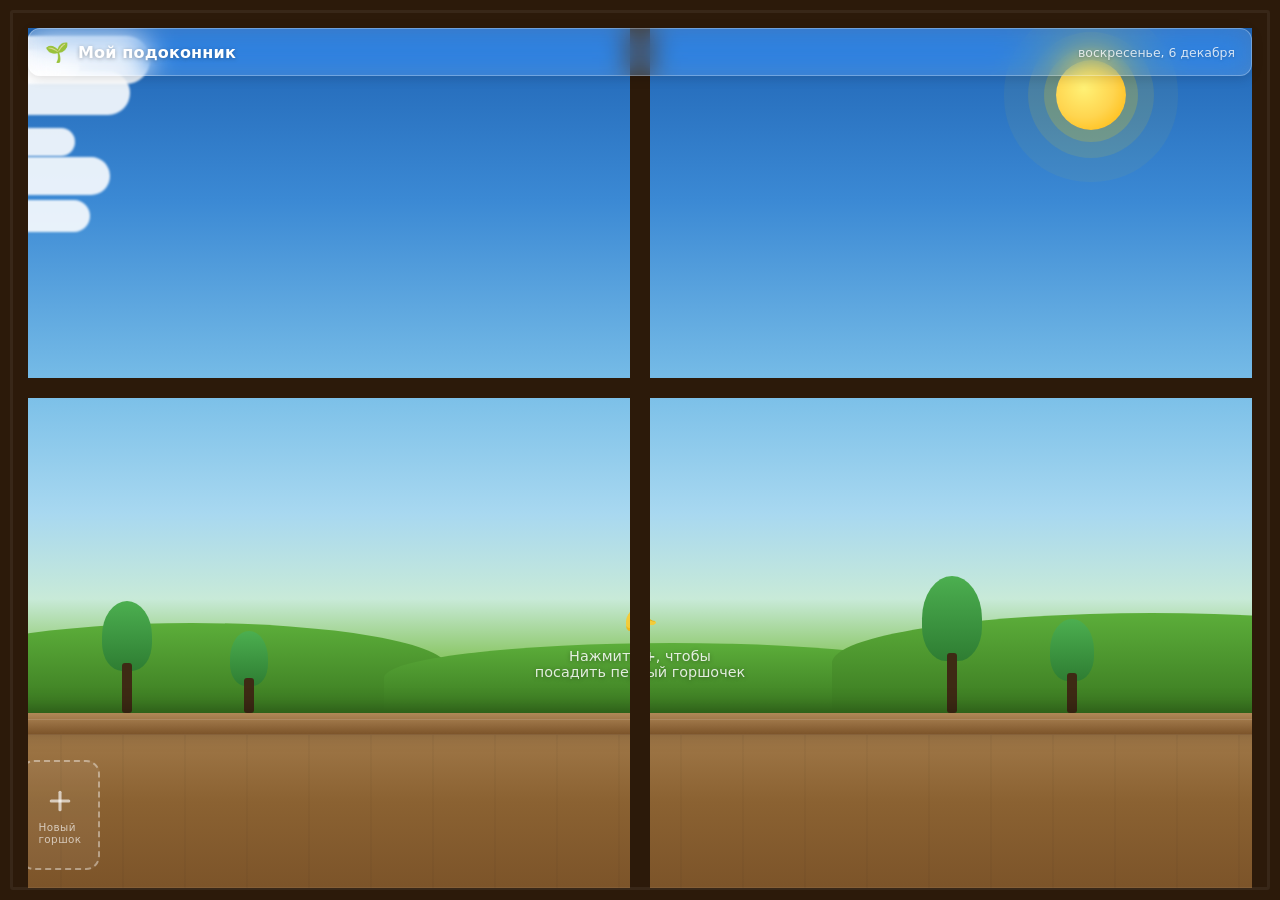
==== index.html @ ee4392a3 "feat: initial commit — seedling tracker v1 Premium windowsill tracker with: - SVG-drawn terracotta p" ====
<!DOCTYPE html>
<html lang="ru">
<head>
  <meta charset="UTF-8">
  <meta name="viewport" content="width=device-width, initial-scale=1.0, maximum-scale=1.0">
  <title>Мой подоконник — Трекер рассады</title>
  <link rel="stylesheet" href="css/style.css">
  <style>
    /* Cloud drift keyframe must live here so it's always available */
    @keyframes drift {
      from { transform: translateX(-160px); }
      to   { transform: translateX(110vw);  }
    }
  </style>
</head>
<body>

<!-- ═══════════════════════════════════════════════════════════════════════════
     MAIN VIEW — Windowsill scene
════════════════════════════════════════════════════════════════════════════ -->
<div id="mainView" class="view main-view active">

  <!-- Window frame bars -->
  <div class="window-frame" aria-hidden="true">
    <div class="frame-edge top"></div>
    <div class="frame-edge left"></div>
    <div class="frame-edge right"></div>
    <div class="frame-edge bottom"></div>
    <div class="frame-bar-v"></div>
    <div class="frame-bar-h"></div>
    <div class="frame-bevel"></div>
  </div>

  <!-- Header -->
  <header class="app-header">
    <div class="header-left">
      <span style="font-size:1.2rem">🌱</span>
      <h1 class="app-title">Мой подоконник</h1>
    </div>
    <span class="header-date" id="headerDate"></span>
  </header>

  <!-- Sky scene (clouds, sun, trees injected by JS) -->
  <div class="sky-scene" id="skyScene">
    <div class="sun"></div>
  </div>

  <!-- Empty-state hint -->
  <div class="empty-hint" id="emptyHint">
    <div class="empty-hint-arrow">👇</div>
    <p>Нажмите <strong>+</strong>, чтобы<br>посадить первый горшочек</p>
  </div>

  <!-- Windowsill -->
  <div class="windowsill-section">
    <div class="sill-lip"></div>
    <div class="sill-surface" id="sill"></div>
  </div>

</div><!-- /#mainView -->


<!-- ═══════════════════════════════════════════════════════════════════════════
     DETAIL VIEW — Plant card
════════════════════════════════════════════════════════════════════════════ -->
<div id="detailView" class="view detail-view">

  <!-- Top navigation bar -->
  <div class="detail-topbar">
    <button class="back-btn" onclick="closeDetail()">
      <span class="back-arrow">←</span>
      Мой подоконник
    </button>
    <button class="delete-btn" onclick="deletePlant()">Удалить</button>
  </div>

  <!-- Hero: big pot + plant info -->
  <div class="detail-hero">
    <div class="hero-pot-area" id="heroPot"></div>
    <div class="hero-info">
      <span class="hero-variety-tag" id="heroVarietyTag"></span>
      <h2 class="hero-title" id="heroTitle"></h2>
      <p class="hero-meta" id="heroMeta"></p>
      <div class="hero-days" id="heroDays"></div>
    </div>
  </div>

  <!-- Scrollable detail body -->
  <div class="detail-body" id="detailBody">

    <div class="section-label">Этапы роста</div>
    <div class="stages-bar" id="stagesBar"></div>

    <div class="tip-card" id="tipCard"></div>

    <div class="section-label">Полив</div>
    <div class="water-widget" id="waterWidget"></div>

    <div class="section-label">Освещение</div>
    <div class="card" id="lightCard"></div>

    <!-- Cover section inserted here by JS if relevant -->
    <div id="coverSection"></div>

    <div class="section-label">Полив — подробнее</div>
    <div class="card" id="waterAdviceCard"></div>

    <div class="section-label">Сорт</div>
    <div class="card" id="varietyCard"></div>

    <!-- Advance stage / done banner -->
    <div id="actionArea"></div>

    <button class="btn-delete-plant" onclick="deletePlant()">🗑 Удалить этот горшочек</button>

  </div>
</div><!-- /#detailView -->


<!-- ═══════════════════════════════════════════════════════════════════════════
     ADD MODAL — Bottom sheet
════════════════════════════════════════════════════════════════════════════ -->
<div class="modal-overlay" id="addModalOverlay">
  <div class="modal-sheet">

    <div class="modal-handle" aria-hidden="true"></div>

    <div class="modal-header">
      <h3 class="modal-title">Новый горшочек 🪴</h3>
      <button class="modal-close" onclick="closeModal()" aria-label="Закрыть">✕</button>
    </div>

    <div class="modal-body">

      <!-- Step 1: choose plant type -->
      <div id="modalStep1">
        <div class="step-indicator">
          <div class="step-dot active"></div>
          <div class="step-dot"></div>
          <span class="step-text">Шаг 1 из 2 — Выберите культуру</span>
        </div>
        <div class="plant-type-grid" id="plantTypeGrid"></div>
      </div>

      <!-- Step 2: choose variety + date -->
      <div id="modalStep2" class="hidden">
        <button class="modal-back-btn" onclick="goBackToStep1()">← Назад</button>
        <div class="step-indicator">
          <div class="step-dot done" style="background:var(--green-lt)"></div>
          <div class="step-dot active"></div>
          <span class="step-text" id="step2TypeName">Шаг 2 из 2</span>
        </div>

        <div class="variety-list" id="varietyList"></div>

        <div class="form-group">
          <label class="form-label" for="fDate">Дата посева</label>
          <input class="form-input" type="date" id="fDate">
        </div>

        <button class="btn-primary" id="confirmBtn" onclick="confirmAdd()" disabled>
          Посадить! 🌱
        </button>
      </div>

    </div><!-- /.modal-body -->
  </div><!-- /.modal-sheet -->
</div><!-- /#addModalOverlay -->


<script src="js/database.js"></script>
<script src="js/app.js"></script>
</body>
</html>
---- css/style.css ----
/* ═══════════════════════════════════════════════════════════════════════════
   РАССАДА — Premium Stylesheet
   Design system: warm terracotta + deep greens + sky blues
════════════════════════════════════════════════════════════════════════════ */

/* ── Reset & base ─────────────────────────────────────────────────────────── */
*, *::before, *::after { margin: 0; padding: 0; box-sizing: border-box; }

:root {
  --brown-frame:  #2C1A0A;
  --brown-sill:   #7A5228;
  --brown-sill-l: #9A7040;
  --brown-sill-h: #B08858;
  --sky-hi:       #2472C8;
  --sky-lo:       #89CAEE;
  --garden:       #3A8C2A;
  --green-dk:     #1B5E20;
  --green-md:     #2E7D32;
  --green-lt:     #4CAF50;
  --cream:        #FFF8F0;
  --card-bg:      #FFFFFF;
  --text-main:    #1A1208;
  --text-sub:     #6B5840;
  --text-muted:   #9E8870;
  --border:       #E8E0D0;
  --shadow-sm:    0 2px 8px rgba(0,0,0,0.08);
  --shadow-md:    0 6px 24px rgba(0,0,0,0.12);
  --shadow-lg:    0 16px 48px rgba(0,0,0,0.18);
  --radius-sm:    10px;
  --radius-md:    16px;
  --radius-lg:    24px;
  --font:         'Segoe UI', system-ui, -apple-system, sans-serif;
  --transition:   0.35s cubic-bezier(0.4, 0, 0.2, 1);
}

html, body {
  height: 100%;
  overflow: hidden;
  font-family: var(--font);
  color: var(--text-main);
  background: var(--brown-frame);
  -webkit-font-smoothing: antialiased;
}

/* ═══════════════════════════════════════════════════════════════════════════
   VIEWS
════════════════════════════════════════════════════════════════════════════ */
.view {
  position: fixed;
  inset: 0;
  pointer-events: none;
  opacity: 0;
}
.view.active {
  pointer-events: all;
  opacity: 1;
}

/* ═══════════════════════════════════════════════════════════════════════════
   MAIN VIEW — Window scene
════════════════════════════════════════════════════════════════════════════ */
#mainView {
  display: flex;
  flex-direction: column;
  background: var(--brown-frame);
  transition: opacity 0.2s ease;
}
#mainView.active { opacity: 1; }

/* Window frame */
.window-frame {
  position: absolute;
  inset: 0;
  pointer-events: none;
  z-index: 40;
}
.frame-edge {
  position: absolute;
  background: var(--brown-frame);
}
.frame-edge.top    { top: 0; left: 0; right: 0; height: 28px; }
.frame-edge.bottom { bottom: 0; left: 0; right: 0; height: 12px; }
.frame-edge.left   { top: 0; left: 0; bottom: 0; width: 28px; }
.frame-edge.right  { top: 0; right: 0; bottom: 0; width: 28px; }
.frame-bar-v {
  position: absolute;
  top: 0; bottom: 0;
  left: 50%;
  width: 20px;
  transform: translateX(-50%);
  background: var(--brown-frame);
}
.frame-bar-h {
  position: absolute;
  left: 0; right: 0;
  top: 42%;
  height: 20px;
  background: var(--brown-frame);
}

/* Inner frame bevel */
.frame-bevel {
  position: absolute;
  inset: 10px;
  border: 3px solid rgba(255,255,255,0.06);
  border-radius: 3px;
  pointer-events: none;
}

/* App header */
.app-header {
  position: absolute;
  top: 28px; left: 28px; right: 28px;
  z-index: 50;
  height: 48px;
  display: flex;
  align-items: center;
  justify-content: space-between;
  padding: 0 16px;
  background: rgba(255,255,255,0.15);
  backdrop-filter: blur(14px) saturate(1.4);
  -webkit-backdrop-filter: blur(14px) saturate(1.4);
  border-radius: 12px;
  border: 1px solid rgba(255,255,255,0.28);
  box-shadow: 0 2px 12px rgba(0,0,0,0.15);
}
.header-left { display: flex; align-items: center; gap: 9px; }
.app-title {
  font-size: 1rem;
  font-weight: 700;
  color: #fff;
  letter-spacing: 0.01em;
  text-shadow: 0 1px 4px rgba(0,0,0,0.3);
}
.header-date {
  font-size: 0.78rem;
  color: rgba(255,255,255,0.8);
  text-shadow: 0 1px 3px rgba(0,0,0,0.2);
}

/* ── SKY SCENE ────────────────────────────────────────────────────────────── */
.sky-scene {
  flex: 1;
  position: relative;
  overflow: hidden;
  background: linear-gradient(180deg,
    #1A5DAE 0%,
    #3B89D4 28%,
    #7ABFE8 55%,
    #A8D8F0 72%,
    #C8EAD8 84%,
    #8DC86A 92%,
    #5A9E3A 100%);
}

/* Sun */
.sun {
  position: absolute;
  top: 60px; right: 12%;
  width: 70px; height: 70px;
  border-radius: 50%;
  background: radial-gradient(circle at 40% 40%, #FFF176, #FFD54F 50%, #FFB300);
  box-shadow:
    0 0 0 12px rgba(255,215,0,0.18),
    0 0 0 28px rgba(255,215,0,0.10),
    0 0 0 52px rgba(255,215,0,0.05);
  animation: sunPulse 5s ease-in-out infinite;
}
@keyframes sunPulse {
  0%,100% { box-shadow: 0 0 0 12px rgba(255,215,0,0.18), 0 0 0 28px rgba(255,215,0,0.10), 0 0 0 52px rgba(255,215,0,0.05); }
  50%      { box-shadow: 0 0 0 18px rgba(255,215,0,0.22), 0 0 0 40px rgba(255,215,0,0.12), 0 0 0 70px rgba(255,215,0,0.06); }
}

/* Clouds */
.cloud {
  position: absolute;
  border-radius: 999px;
  background: rgba(255,255,255,0.88);
  filter: blur(1px);
}
.cloud::before, .cloud::after {
  content: '';
  position: absolute;
  background: inherit;
  border-radius: 50%;
}

/* Garden hills at horizon */
.garden-hill {
  position: absolute;
  bottom: 0;
  border-radius: 50% 50% 0 0;
  background: linear-gradient(180deg, #5CAE3A, #3A7820);
}

/* Garden tree silhouettes */
.tree {
  position: absolute;
  bottom: 0;
}
.tree-trunk {
  width: 10px; height: 40px;
  background: #3E2A14;
  margin: 0 auto;
  border-radius: 3px;
}
.tree-crown {
  border-radius: 50% 50% 40% 40%;
  background: linear-gradient(180deg, #4CAF50, #2E7D32);
  margin: 0 auto;
  margin-bottom: -8px;
}

/* ── EMPTY STATE ──────────────────────────────────────────────────────────── */
.empty-hint {
  position: absolute;
  bottom: 220px; left: 50%;
  transform: translateX(-50%);
  text-align: center;
  color: rgba(255,255,255,0.85);
  pointer-events: none;
  z-index: 35;
  animation: floatHint 2.8s ease-in-out infinite;
  white-space: nowrap;
}
@keyframes floatHint {
  0%,100% { transform: translateX(-50%) translateY(0); }
  50%      { transform: translateX(-50%) translateY(-10px); }
}
.empty-hint-arrow {
  font-size: 2rem;
  line-height: 1;
  margin-bottom: 8px;
}
.empty-hint p {
  font-size: 0.9rem;
  text-shadow: 0 1px 4px rgba(0,0,0,0.35);
}

/* ── WINDOWSILL ───────────────────────────────────────────────────────────── */
.windowsill-section {
  position: relative;
  z-index: 30;
  flex-shrink: 0;
}

.sill-lip {
  height: 22px;
  background: linear-gradient(180deg, var(--brown-sill-h), var(--brown-sill));
  border-radius: 12px 12px 0 0;
  box-shadow: 0 -4px 20px rgba(0,0,0,0.3), 0 -1px 0 rgba(255,255,255,0.08) inset;
  position: relative;
}
.sill-lip::before {
  content: '';
  position: absolute;
  top: 6px; left: 24px; right: 24px; height: 1px;
  background: rgba(255,255,255,0.12);
  border-radius: 999px;
}

.sill-surface {
  min-height: 165px;
  background:
    repeating-linear-gradient(
      90deg,
      transparent,
      transparent 60px,
      rgba(0,0,0,0.03) 60px,
      rgba(0,0,0,0.03) 62px
    ),
    linear-gradient(180deg,
      #A07848 0%,
      #8B6232 40%,
      #7A5228 100%);
  padding: 10px 20px 20px;
  display: flex;
  align-items: flex-end;
  gap: 16px;
  overflow-x: auto;
  overflow-y: visible;
  scrollbar-width: thin;
  scrollbar-color: rgba(255,255,255,0.25) transparent;
}
.sill-surface::-webkit-scrollbar { height: 3px; }
.sill-surface::-webkit-scrollbar-thumb { background: rgba(255,255,255,0.25); border-radius: 2px; }

/* ── POTS ─────────────────────────────────────────────────────────────────── */
.pot-wrap {
  display: flex;
  flex-direction: column;
  align-items: center;
  cursor: pointer;
  flex-shrink: 0;
  position: relative;
  transform-origin: bottom center;
  transition:
    transform 0.3s cubic-bezier(0.34, 1.56, 0.64, 1),
    filter 0.25s ease;
  padding-top: 80px; /* space for plant above pot */
}
.pot-wrap:hover { transform: translateY(-8px) scale(1.04); }
.pot-wrap:hover .pot-shadow { opacity: 0.35; transform: scaleX(1.1); }

.pot-wrap.dimmed {
  filter: blur(1.5px) brightness(0.62);
  transform: scale(0.92) !important;
  pointer-events: none;
}

.pot-svg { display: block; }

.pot-label {
  font-size: 0.66rem;
  font-weight: 600;
  color: rgba(255,255,255,0.88);
  text-align: center;
  margin-top: 5px;
  max-width: 90px;
  line-height: 1.35;
  text-shadow: 0 1px 3px rgba(0,0,0,0.6);
}
.pot-label-variety {
  font-weight: 400;
  opacity: 0.75;
  display: block;
}

/* Water indicator dot */
.water-dot {
  position: absolute;
  top: 82px; right: 6px;
  width: 11px; height: 11px;
  border-radius: 50%;
  border: 2px solid rgba(255,255,255,0.7);
  z-index: 5;
  transition: background 0.5s;
}
.water-dot.ok   { background: #29B6F6; }
.water-dot.warn { background: #FFA726; animation: dotPulse 2s ease-in-out infinite; }
.water-dot.bad  { background: #EF5350; animation: dotPulse 1.2s ease-in-out infinite; }
@keyframes dotPulse {
  0%,100% { opacity: 1; transform: scale(1); }
  50%      { opacity: 0.5; transform: scale(1.3); }
}

/* ── ADD BUTTON ───────────────────────────────────────────────────────────── */
.add-pot-btn {
  display: flex;
  flex-direction: column;
  align-items: center;
  justify-content: center;
  gap: 5px;
  width: 80px; height: 110px;
  border: 2.5px dashed rgba(255,255,255,0.4);
  border-radius: 14px;
  cursor: pointer;
  color: rgba(255,255,255,0.65);
  flex-shrink: 0;
  margin-bottom: 10px;
  transition: all 0.22s ease;
  background: rgba(255,255,255,0.06);
}
.add-pot-btn:hover {
  background: rgba(255,255,255,0.15);
  border-color: rgba(255,255,255,0.7);
  color: rgba(255,255,255,0.95);
  transform: scale(1.06);
}
.add-pot-btn svg { width: 30px; height: 30px; }
.add-pot-btn span { font-size: 0.65rem; letter-spacing: 0.04em; }

/* ── ZOOM ANIMATION (main → detail) ─────────────────────────────────────── */
#mainView.zooming-out {
  animation: sceneZoomOut 0.48s cubic-bezier(0.55, 0, 1, 0.45) forwards;
  pointer-events: none;
}
@keyframes sceneZoomOut {
  0%   { transform: scale(1);   opacity: 1; filter: blur(0px); }
  55%  { transform: scale(1.35); opacity: 0.85; filter: blur(0px); }
  100% { transform: scale(2.2); opacity: 0;  filter: blur(8px); }
}

#mainView.zooming-back {
  animation: sceneZoomBack 0.4s ease forwards;
}
@keyframes sceneZoomBack {
  0%   { transform: scale(0.82); opacity: 0; filter: blur(4px); }
  100% { transform: scale(1);   opacity: 1; filter: blur(0); }
}

/* ═══════════════════════════════════════════════════════════════════════════
   DETAIL VIEW
════════════════════════════════════════════════════════════════════════════ */
#detailView {
  display: flex;
  flex-direction: column;
  background: var(--cream);
  transition: opacity 0.3s ease, transform 0.3s ease;
  transform: scale(0.97);
}
#detailView.active {
  opacity: 1;
  transform: scale(1);
}
#detailView.entering {
  animation: detailEnter 0.42s cubic-bezier(0.22, 1, 0.36, 1) forwards;
}
@keyframes detailEnter {
  from { opacity: 0; transform: translateY(24px) scale(0.96); }
  to   { opacity: 1; transform: translateY(0) scale(1); }
}

/* Top bar */
.detail-topbar {
  display: flex;
  align-items: center;
  justify-content: space-between;
  padding: 10px 16px;
  background: rgba(255,255,255,0.95);
  border-bottom: 1px solid var(--border);
  flex-shrink: 0;
  z-index: 10;
  box-shadow: var(--shadow-sm);
}
.back-btn {
  display: flex;
  align-items: center;
  gap: 6px;
  background: none;
  border: none;
  cursor: pointer;
  font-size: 0.88rem;
  font-weight: 600;
  color: var(--green-md);
  padding: 6px 10px;
  border-radius: 8px;
  transition: background 0.18s;
  font-family: var(--font);
}
.back-btn:hover { background: #E8F5E9; }
.back-arrow { font-size: 1.1rem; }
.delete-btn {
  background: none;
  border: 1px solid #FFCDD2;
  color: #E57373;
  font-size: 0.78rem;
  font-weight: 600;
  padding: 5px 12px;
  border-radius: 8px;
  cursor: pointer;
  font-family: var(--font);
  transition: all 0.18s;
}
.delete-btn:hover { background: #FFEBEE; border-color: #EF9A9A; color: #C62828; }

/* Hero section */
.detail-hero {
  padding: 0 16px 16px;
  background: #fff;
  border-bottom: 1px solid var(--border);
  display: flex;
  gap: 16px;
  align-items: center;
  flex-shrink: 0;
}
.hero-pot-area {
  flex-shrink: 0;
  display: flex;
  align-items: center;
  justify-content: center;
  animation: heroPotEntry 0.55s cubic-bezier(0.34, 1.56, 0.64, 1) backwards;
}
@keyframes heroPotEntry {
  from { transform: scale(0.35) translateY(40px); opacity: 0.3; }
  to   { transform: scale(1) translateY(0); opacity: 1; }
}
.hero-info { flex: 1; min-width: 0; }
.hero-title {
  font-size: 1.25rem;
  font-weight: 800;
  color: var(--text-main);
  line-height: 1.2;
  margin-bottom: 3px;
}
.hero-variety-tag {
  display: inline-block;
  font-size: 0.72rem;
  font-weight: 700;
  letter-spacing: 0.04em;
  text-transform: uppercase;
  padding: 2px 10px;
  border-radius: 99px;
  background: var(--green-lt);
  color: #fff;
  margin-bottom: 6px;
}
.hero-meta {
  font-size: 0.78rem;
  color: var(--text-muted);
  margin-bottom: 4px;
}
.hero-days {
  font-size: 1.35rem;
  font-weight: 800;
  color: var(--green-md);
  line-height: 1;
}
.hero-days-label {
  font-size: 0.72rem;
  color: var(--text-muted);
  font-weight: 400;
}

/* Scrollable body */
.detail-body {
  flex: 1;
  overflow-y: auto;
  padding: 16px 16px 32px;
  display: flex;
  flex-direction: column;
  gap: 10px;
  scrollbar-width: thin;
  scrollbar-color: var(--border) transparent;
}

/* Section labels */
.section-label {
  font-size: 0.7rem;
  font-weight: 700;
  letter-spacing: 0.08em;
  text-transform: uppercase;
  color: var(--text-muted);
  margin-top: 4px;
  margin-bottom: -4px;
}

/* Stage bar */
.stages-bar {
  display: flex;
  gap: 4px;
}
.stage-item {
  flex: 1;
  padding: 7px 4px 6px;
  border-radius: 9px;
  background: #F0EDE8;
  text-align: center;
  font-size: 0.58rem;
  font-weight: 600;
  color: #AAA;
  line-height: 1.3;
  transition: all 0.3s ease;
  cursor: default;
}
.stage-item.done {
  background: #C8E6C9;
  color: var(--green-dk);
}
.stage-item.active {
  background: var(--green-lt);
  color: #fff;
  box-shadow: 0 3px 10px rgba(76,175,80,0.4);
}

/* Cards */
.card {
  background: var(--card-bg);
  border: 1px solid var(--border);
  border-radius: var(--radius-md);
  padding: 14px 16px;
  box-shadow: var(--shadow-sm);
  animation: cardFadeIn 0.35s ease backwards;
}
@keyframes cardFadeIn {
  from { opacity: 0; transform: translateY(8px); }
  to   { opacity: 1; transform: translateY(0); }
}
.card:nth-child(1) { animation-delay: 0.05s; }
.card:nth-child(2) { animation-delay: 0.10s; }
.card:nth-child(3) { animation-delay: 0.15s; }
.card:nth-child(4) { animation-delay: 0.20s; }
.card:nth-child(5) { animation-delay: 0.25s; }

.card-head {
  display: flex;
  align-items: center;
  gap: 7px;
  font-size: 0.82rem;
  font-weight: 700;
  color: var(--green-dk);
  margin-bottom: 7px;
}
.card-icon { font-size: 1.05rem; }
.card p {
  font-size: 0.83rem;
  color: var(--text-sub);
  line-height: 1.6;
}

/* Tip card */
.tip-card {
  border-radius: var(--radius-md);
  padding: 14px 16px;
  background: linear-gradient(135deg, #FFFDE7, #FFF8C4);
  border: 1px solid #FFE082;
  box-shadow: var(--shadow-sm);
  animation: cardFadeIn 0.35s ease backwards;
}
.tip-label {
  font-size: 0.7rem;
  font-weight: 700;
  letter-spacing: 0.06em;
  text-transform: uppercase;
  color: #F9A825;
  margin-bottom: 6px;
}
.tip-text {
  font-size: 0.84rem;
  color: #5D4037;
  line-height: 1.6;
}

/* Water widget */
.water-widget {
  border-radius: var(--radius-md);
  padding: 14px 16px;
  display: flex;
  align-items: center;
  gap: 14px;
  box-shadow: var(--shadow-sm);
  animation: cardFadeIn 0.35s 0.08s ease backwards;
  border: 1px solid;
}
.water-widget.ok   { background: linear-gradient(135deg,#E3F2FD,#BBDEFB); border-color: #90CAF9; }
.water-widget.warn { background: linear-gradient(135deg,#FFF3E0,#FFE0B2); border-color: #FFCC80; }
.water-widget.bad  { background: linear-gradient(135deg,#FFEBEE,#FFCDD2); border-color: #EF9A9A; }

.water-icon { font-size: 2rem; flex-shrink: 0; }
.water-text { flex: 1; min-width: 0; }
.water-headline {
  font-size: 1.05rem;
  font-weight: 800;
  line-height: 1.1;
  margin-bottom: 2px;
}
.water-widget.ok   .water-headline { color: #1565C0; }
.water-widget.warn .water-headline { color: #E65100; }
.water-widget.bad  .water-headline { color: #B71C1C; }
.water-sub {
  font-size: 0.75rem;
  color: #777;
}
.btn-water {
  flex-shrink: 0;
  background: linear-gradient(135deg, #42A5F5, #1565C0);
  color: #fff;
  border: none;
  padding: 9px 16px;
  border-radius: 10px;
  cursor: pointer;
  font-size: 0.82rem;
  font-weight: 700;
  font-family: var(--font);
  transition: transform 0.15s, box-shadow 0.15s;
  box-shadow: 0 3px 10px rgba(21,101,192,0.3);
}
.btn-water:hover { transform: translateY(-2px); box-shadow: 0 6px 16px rgba(21,101,192,0.4); }
.btn-water:active { transform: scale(0.97); }

/* Growth note */
.growth-note {
  font-size: 0.75rem;
  color: var(--text-muted);
  background: #F5F2EE;
  border-radius: var(--radius-sm);
  padding: 9px 13px;
  font-weight: 500;
  line-height: 1.5;
}

/* Action button */
.btn-advance {
  width: 100%;
  padding: 15px;
  background: linear-gradient(135deg, #FF9800, #E65100);
  color: #fff;
  border: none;
  border-radius: var(--radius-md);
  font-size: 0.95rem;
  font-weight: 700;
  cursor: pointer;
  font-family: var(--font);
  transition: all 0.2s;
  box-shadow: 0 4px 16px rgba(230,81,0,0.35);
  letter-spacing: 0.01em;
}
.btn-advance:hover { transform: translateY(-2px); box-shadow: 0 8px 24px rgba(230,81,0,0.45); }
.btn-advance:active { transform: scale(0.98); }

.done-banner {
  border-radius: var(--radius-md);
  padding: 18px 20px;
  background: linear-gradient(135deg, #E8F5E9, #C8E6C9);
  border: 1px solid #A5D6A7;
  text-align: center;
}
.done-banner-title {
  font-size: 1rem;
  font-weight: 800;
  color: var(--green-dk);
  margin-bottom: 4px;
}
.done-banner-sub {
  font-size: 0.8rem;
  color: var(--green-md);
  line-height: 1.5;
}

.btn-delete-plant {
  width: 100%;
  padding: 11px;
  background: none;
  border: 1px solid #FFCDD2;
  color: #EF9A9A;
  border-radius: var(--radius-sm);
  cursor: pointer;
  font-size: 0.82rem;
  font-family: var(--font);
  transition: all 0.18s;
  margin-top: 4px;
}
.btn-delete-plant:hover { border-color: #EF9A9A; color: #C62828; background: #FFEBEE; }

/* ═══════════════════════════════════════════════════════════════════════════
   ADD MODAL
════════════════════════════════════════════════════════════════════════════ */
.modal-overlay {
  position: fixed;
  inset: 0;
  background: rgba(20,12,4,0.6);
  z-index: 200;
  display: none;
  align-items: flex-end;
  justify-content: center;
  padding: 0;
  backdrop-filter: blur(4px);
  -webkit-backdrop-filter: blur(4px);
}
.modal-overlay.open {
  display: flex;
  animation: overlayIn 0.2s ease;
}
@keyframes overlayIn { from { opacity: 0; } to { opacity: 1; } }

.modal-sheet {
  background: #fff;
  border-radius: 24px 24px 0 0;
  width: 100%;
  max-width: 520px;
  max-height: 92vh;
  display: flex;
  flex-direction: column;
  animation: sheetUp 0.35s cubic-bezier(0.22, 1, 0.36, 1);
  box-shadow: 0 -8px 40px rgba(0,0,0,0.25);
}
@keyframes sheetUp {
  from { transform: translateY(100%); }
  to   { transform: translateY(0); }
}

.modal-handle {
  width: 40px; height: 5px;
  background: #E0D8D0;
  border-radius: 99px;
  margin: 12px auto 0;
  flex-shrink: 0;
}
.modal-header {
  display: flex;
  align-items: center;
  justify-content: space-between;
  padding: 14px 20px 10px;
  flex-shrink: 0;
}
.modal-title {
  font-size: 1.1rem;
  font-weight: 800;
  color: var(--text-main);
}
.modal-close {
  width: 30px; height: 30px;
  border-radius: 50%;
  border: none;
  background: #F0EDE8;
  color: #888;
  font-size: 1rem;
  cursor: pointer;
  display: flex; align-items: center; justify-content: center;
  transition: background 0.18s;
}
.modal-close:hover { background: #E0D8D0; }

.modal-body { flex: 1; overflow-y: auto; padding: 0 20px 24px; }

/* Step indicator */
.step-indicator {
  display: flex;
  align-items: center;
  gap: 6px;
  margin-bottom: 14px;
}
.step-dot {
  width: 8px; height: 8px;
  border-radius: 50%;
  background: #E0D8D0;
  transition: background 0.25s;
}
.step-dot.active { background: var(--green-lt); }
.step-text {
  font-size: 0.75rem;
  color: var(--text-muted);
  font-weight: 600;
}

/* Plant type grid */
.plant-type-grid {
  display: grid;
  grid-template-columns: repeat(4, 1fr);
  gap: 9px;
  margin-bottom: 4px;
}
.plant-type-btn {
  display: flex;
  flex-direction: column;
  align-items: center;
  gap: 5px;
  padding: 11px 6px;
  border-radius: 14px;
  border: 2px solid var(--border);
  background: #FAFAFA;
  cursor: pointer;
  transition: all 0.18s;
  font-family: var(--font);
}
.plant-type-btn:hover { border-color: var(--green-lt); background: #F1F8F1; }
.plant-type-btn.selected { border-color: var(--green-lt); background: #E8F5E9; }
.plant-type-emoji { font-size: 1.8rem; line-height: 1; }
.plant-type-name  { font-size: 0.63rem; font-weight: 700; color: var(--text-sub); text-align: center; }

/* Variety list */
.variety-list { display: flex; flex-direction: column; gap: 8px; margin-bottom: 14px; }
.variety-btn {
  display: flex;
  align-items: center;
  gap: 13px;
  padding: 12px 14px;
  border-radius: var(--radius-md);
  border: 2px solid var(--border);
  background: #FAFAFA;
  cursor: pointer;
  transition: all 0.18s;
  text-align: left;
  font-family: var(--font);
}
.variety-btn:hover { border-color: var(--green-lt); background: #F1F8F1; }
.variety-btn.selected { border-color: var(--green-lt); background: #E8F5E9; }
.variety-emoji { font-size: 1.5rem; flex-shrink: 0; }
.variety-info { flex: 1; min-width: 0; }
.variety-name { font-size: 0.9rem; font-weight: 700; color: var(--text-main); }
.variety-desc { font-size: 0.73rem; color: var(--text-muted); margin-top: 1px; }
.variety-check {
  width: 22px; height: 22px;
  border-radius: 50%;
  border: 2px solid var(--border);
  flex-shrink: 0;
  display: flex; align-items: center; justify-content: center;
  color: #fff;
  font-size: 0.75rem;
  transition: all 0.2s;
}
.variety-btn.selected .variety-check { background: var(--green-lt); border-color: var(--green-lt); }

/* Form group */
.form-group { margin-bottom: 14px; }
.form-label {
  display: block;
  font-size: 0.8rem;
  font-weight: 700;
  color: var(--text-sub);
  margin-bottom: 6px;
}
.form-input {
  width: 100%;
  padding: 11px 14px;
  border: 2px solid var(--border);
  border-radius: var(--radius-sm);
  font-size: 0.9rem;
  font-family: var(--font);
  outline: none;
  transition: border-color 0.2s;
  background: #FAFAFA;
  color: var(--text-main);
}
.form-input:focus { border-color: var(--green-lt); background: #fff; }

/* Back button in modal */
.modal-back-btn {
  display: flex;
  align-items: center;
  gap: 5px;
  background: none;
  border: none;
  color: var(--green-md);
  font-size: 0.85rem;
  font-weight: 600;
  cursor: pointer;
  padding: 0;
  margin-bottom: 14px;
  font-family: var(--font);
}
.modal-back-btn:hover { color: var(--green-dk); }

/* Primary button */
.btn-primary {
  width: 100%;
  padding: 14px;
  background: linear-gradient(135deg, var(--green-lt), var(--green-dk));
  color: #fff;
  border: none;
  border-radius: var(--radius-md);
  font-size: 1rem;
  font-weight: 700;
  cursor: pointer;
  font-family: var(--font);
  transition: all 0.2s;
  box-shadow: 0 4px 16px rgba(46,125,50,0.35);
  letter-spacing: 0.01em;
}
.btn-primary:hover { transform: translateY(-1px); box-shadow: 0 7px 22px rgba(46,125,50,0.42); }
.btn-primary:active { transform: scale(0.98); }
.btn-primary:disabled {
  background: #C8C0B8;
  box-shadow: none;
  cursor: not-allowed;
  transform: none;
}

/* ── Utilities ────────────────────────────────────────────────────────────── */
.hidden { display: none !important; }

/* Scrollbar global */
::-webkit-scrollbar { width: 4px; }
::-webkit-scrollbar-track { background: transparent; }
::-webkit-scrollbar-thumb { background: #D0C8BE; border-radius: 2px; }
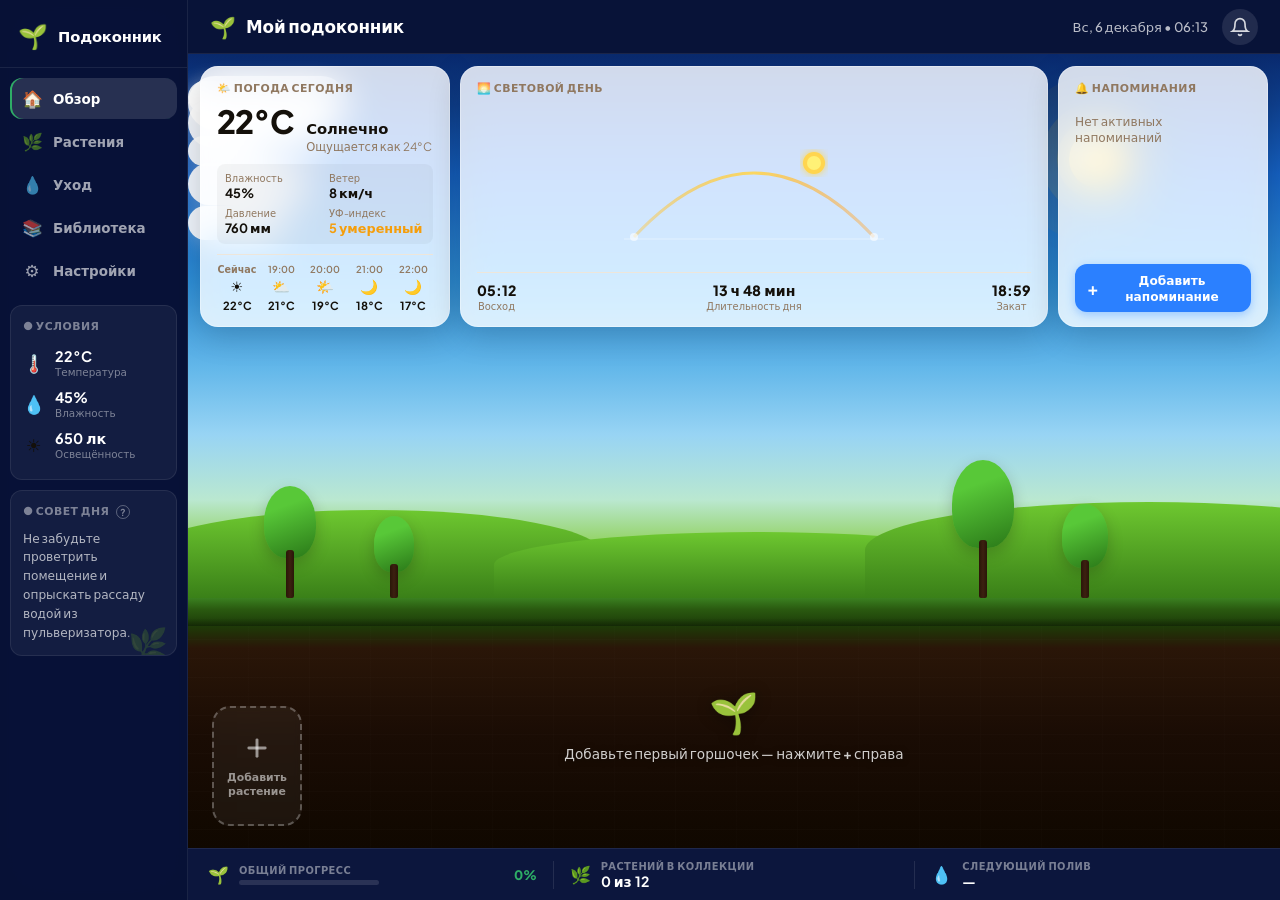
==== commit b324e8a6: "feat: full desktop redesign — sidebar, glassmorphism, notifications, glossary - Rewrote all three ma" ====
--- a/index.html
+++ b/index.html
@@ -4,122 +4,363 @@
   <meta charset="UTF-8">
   <meta name="viewport" content="width=device-width, initial-scale=1.0, maximum-scale=1.0">
   <title>Мой подоконник — Трекер рассады</title>
+  <link rel="preconnect" href="https://fonts.googleapis.com">
+  <link rel="preconnect" href="https://fonts.gstatic.com" crossorigin>
   <link rel="stylesheet" href="css/style.css">
   <style>
-    /* Cloud drift keyframe must live here so it's always available */
     @keyframes drift {
-      from { transform: translateX(-160px); }
+      from { transform: translateX(-200px); }
       to   { transform: translateX(110vw);  }
+    }
+    @keyframes sunArc {
+      0%   { left: 8%; top: 62%; }
+      50%  { left: 50%; top: 18%; }
+      100% { left: 88%; top: 62%; }
     }
   </style>
 </head>
-<body>
-
-<!-- ═══════════════════════════════════════════════════════════════════════════
-     MAIN VIEW — Windowsill scene
-════════════════════════════════════════════════════════════════════════════ -->
-<div id="mainView" class="view main-view active">
-
-  <!-- Window frame bars -->
-  <div class="window-frame" aria-hidden="true">
-    <div class="frame-edge top"></div>
-    <div class="frame-edge left"></div>
-    <div class="frame-edge right"></div>
-    <div class="frame-edge bottom"></div>
-    <div class="frame-bar-v"></div>
-    <div class="frame-bar-h"></div>
-    <div class="frame-bevel"></div>
-  </div>
-
-  <!-- Header -->
+<body class="app-body">
+
+<!-- ═══════════════════════════════════════════════════════════════
+     SIDEBAR
+════════════════════════════════════════════════════════════════ -->
+<nav class="sidebar" id="sidebar">
+
+  <div class="sidebar-brand">
+    <span class="brand-icon">🌱</span>
+    <span class="brand-name">Подоконник</span>
+  </div>
+
+  <div class="sidebar-nav" id="sidebarNav">
+    <button class="nav-item active" data-page="overview">
+      <span class="nav-icon">🏠</span><span class="nav-label">Обзор</span>
+    </button>
+    <button class="nav-item" data-page="plants">
+      <span class="nav-icon">🌿</span><span class="nav-label">Растения</span>
+    </button>
+    <button class="nav-item" data-page="care">
+      <span class="nav-icon">💧</span><span class="nav-label">Уход</span>
+    </button>
+    <button class="nav-item" data-page="library">
+      <span class="nav-icon">📚</span><span class="nav-label">Библиотека</span>
+    </button>
+    <button class="nav-item" data-page="settings">
+      <span class="nav-icon">⚙️</span><span class="nav-label">Настройки</span>
+    </button>
+  </div>
+
+  <div class="sidebar-conditions">
+    <div class="sidebar-section-title">● Условия</div>
+    <div class="condition-row">
+      <span class="cond-icon">🌡️</span>
+      <div class="cond-info"><div class="cond-val">22°C</div><div class="cond-lbl">Температура</div></div>
+    </div>
+    <div class="condition-row">
+      <span class="cond-icon">💧</span>
+      <div class="cond-info"><div class="cond-val">45%</div><div class="cond-lbl">Влажность</div></div>
+    </div>
+    <div class="condition-row">
+      <span class="cond-icon">☀️</span>
+      <div class="cond-info"><div class="cond-val">650 лк</div><div class="cond-lbl">Освещённость</div></div>
+    </div>
+  </div>
+
+  <div class="sidebar-tip">
+    <div class="sidebar-section-title">● Совет дня <span class="tip-help">?</span></div>
+    <p class="sidebar-tip-text" id="sidebarTipText">Не забудьте проветрить помещение и опрыскать рассаду водой из пульверизатора.</p>
+    <div class="sidebar-tip-plant" aria-hidden="true">🌿</div>
+  </div>
+
+</nav><!-- /.sidebar -->
+
+
+<!-- ═══════════════════════════════════════════════════════════════
+     MAIN CONTENT
+════════════════════════════════════════════════════════════════ -->
+<div class="app-content">
+
+  <!-- App header -->
   <header class="app-header">
     <div class="header-left">
-      <span style="font-size:1.2rem">🌱</span>
-      <h1 class="app-title">Мой подоконник</h1>
-    </div>
-    <span class="header-date" id="headerDate"></span>
+      <span class="header-logo">🌱</span>
+      <h1 class="header-title">Мой подоконник</h1>
+    </div>
+    <div class="header-right">
+      <div class="header-datetime" id="headerDateTime"></div>
+      <button class="notif-btn" id="notifBtn" aria-label="Уведомления">
+        <svg width="20" height="20" viewBox="0 0 24 24" fill="none" stroke="currentColor" stroke-width="2" stroke-linecap="round">
+          <path d="M18 8A6 6 0 0 0 6 8c0 7-3 9-3 9h18s-3-2-3-9"/>
+          <path d="M13.73 21a2 2 0 0 1-3.46 0"/>
+        </svg>
+        <span class="notif-badge hidden" id="notifBadge">0</span>
+      </button>
+    </div>
   </header>
 
-  <!-- Sky scene (clouds, sun, trees injected by JS) -->
-  <div class="sky-scene" id="skyScene">
-    <div class="sun"></div>
-  </div>
-
-  <!-- Empty-state hint -->
-  <div class="empty-hint" id="emptyHint">
-    <div class="empty-hint-arrow">👇</div>
-    <p>Нажмите <strong>+</strong>, чтобы<br>посадить первый горшочек</p>
-  </div>
-
-  <!-- Windowsill -->
-  <div class="windowsill-section">
-    <div class="sill-lip"></div>
-    <div class="sill-surface" id="sill"></div>
-  </div>
-
-</div><!-- /#mainView -->
-
-
-<!-- ═══════════════════════════════════════════════════════════════════════════
-     DETAIL VIEW — Plant card
-════════════════════════════════════════════════════════════════════════════ -->
-<div id="detailView" class="view detail-view">
-
-  <!-- Top navigation bar -->
-  <div class="detail-topbar">
-    <button class="back-btn" onclick="closeDetail()">
-      <span class="back-arrow">←</span>
-      Мой подоконник
-    </button>
-    <button class="delete-btn" onclick="deletePlant()">Удалить</button>
-  </div>
-
-  <!-- Hero: big pot + plant info -->
-  <div class="detail-hero">
-    <div class="hero-pot-area" id="heroPot"></div>
-    <div class="hero-info">
-      <span class="hero-variety-tag" id="heroVarietyTag"></span>
-      <h2 class="hero-title" id="heroTitle"></h2>
-      <p class="hero-meta" id="heroMeta"></p>
-      <div class="hero-days" id="heroDays"></div>
-    </div>
-  </div>
-
-  <!-- Scrollable detail body -->
-  <div class="detail-body" id="detailBody">
-
-    <div class="section-label">Этапы роста</div>
-    <div class="stages-bar" id="stagesBar"></div>
-
-    <div class="tip-card" id="tipCard"></div>
-
-    <div class="section-label">Полив</div>
-    <div class="water-widget" id="waterWidget"></div>
-
-    <div class="section-label">Освещение</div>
-    <div class="card" id="lightCard"></div>
-
-    <!-- Cover section inserted here by JS if relevant -->
-    <div id="coverSection"></div>
-
-    <div class="section-label">Полив — подробнее</div>
-    <div class="card" id="waterAdviceCard"></div>
-
-    <div class="section-label">Сорт</div>
-    <div class="card" id="varietyCard"></div>
-
-    <!-- Advance stage / done banner -->
-    <div id="actionArea"></div>
-
-    <button class="btn-delete-plant" onclick="deletePlant()">🗑 Удалить этот горшочек</button>
-
-  </div>
-</div><!-- /#detailView -->
-
-
-<!-- ═══════════════════════════════════════════════════════════════════════════
+  <!-- ── PAGE: OVERVIEW ─────────────────────────────────────────── -->
+  <div class="page active" id="pageOverview">
+
+    <!-- Sky backdrop -->
+    <div class="sky-bg" id="skyBg">
+      <div class="sky-scene-inner" id="skyScene">
+        <div class="sun-anim" id="sunAnim"></div>
+      </div>
+
+      <!-- Top info panels row -->
+      <div class="overview-panels">
+
+        <!-- Weather panel -->
+        <div class="glass-panel weather-panel">
+          <div class="panel-eyebrow">🌤️ Погода сегодня</div>
+          <div class="weather-main">
+            <div class="weather-temp">22°C</div>
+            <div class="weather-desc-col">
+              <div class="weather-desc">Солнечно</div>
+              <div class="weather-feels">Ощущается как 24°C</div>
+            </div>
+          </div>
+          <div class="weather-stats">
+            <div class="wstat"><div class="wstat-lbl">Влажность</div><div class="wstat-val">45%</div></div>
+            <div class="wstat"><div class="wstat-lbl">Ветер</div><div class="wstat-val">8 км/ч</div></div>
+            <div class="wstat"><div class="wstat-lbl">Давление</div><div class="wstat-val">760 мм</div></div>
+            <div class="wstat uv"><div class="wstat-lbl">УФ-индекс</div><div class="wstat-val uv-val">5 умеренный</div></div>
+          </div>
+          <div class="weather-hourly">
+            <div class="hourly-item"><div class="hr-time">Сейчас</div><div class="hr-icon">☀️</div><div class="hr-temp">22°C</div></div>
+            <div class="hourly-item"><div class="hr-time">19:00</div><div class="hr-icon">⛅</div><div class="hr-temp">21°C</div></div>
+            <div class="hourly-item"><div class="hr-time">20:00</div><div class="hr-icon">🌤️</div><div class="hr-temp">19°C</div></div>
+            <div class="hourly-item"><div class="hr-time">21:00</div><div class="hr-icon">🌙</div><div class="hr-temp">18°C</div></div>
+            <div class="hourly-item"><div class="hr-time">22:00</div><div class="hr-icon">🌙</div><div class="hr-temp">17°C</div></div>
+          </div>
+        </div>
+
+        <!-- Daylight panel -->
+        <div class="glass-panel daylight-panel">
+          <div class="panel-eyebrow">🌅 Световой день</div>
+          <div class="daylight-arc-wrap">
+            <svg class="arc-svg" viewBox="0 0 280 120" fill="none" xmlns="http://www.w3.org/2000/svg">
+              <defs>
+                <linearGradient id="arcGrad" x1="0" y1="0" x2="1" y2="0">
+                  <stop offset="0%" stop-color="#FFB300" stop-opacity="0.3"/>
+                  <stop offset="50%" stop-color="#FFD54F" stop-opacity="0.9"/>
+                  <stop offset="100%" stop-color="#FF8C00" stop-opacity="0.3"/>
+                </linearGradient>
+              </defs>
+              <!-- arc track -->
+              <path d="M 20 108 Q 140 -20 260 108" stroke="rgba(255,255,255,0.15)" stroke-width="2" fill="none"/>
+              <!-- filled arc (daytime portion) -->
+              <path d="M 20 108 Q 140 -20 260 108" stroke="url(#arcGrad)" stroke-width="3" fill="none" stroke-dasharray="400" stroke-dashoffset="60"/>
+              <!-- sun dot on arc -->
+              <circle id="arcSunDot" cx="200" cy="34" r="11" fill="#FFD54F" filter="url(#glow)"/>
+              <defs><filter id="glow"><feGaussianBlur stdDeviation="4" result="blur"/><feMerge><feMergeNode in="blur"/><feMergeNode in="SourceGraphic"/></feMerge></filter></defs>
+              <circle cx="200" cy="34" r="7" fill="#FFF176"/>
+              <!-- ground line -->
+              <line x1="10" y1="110" x2="270" y2="110" stroke="rgba(255,255,255,0.25)" stroke-width="1.5"/>
+              <!-- horizon marks -->
+              <circle cx="20" cy="108" r="4" fill="rgba(255,255,255,0.6)"/>
+              <circle cx="260" cy="108" r="4" fill="rgba(255,255,255,0.6)"/>
+            </svg>
+          </div>
+          <div class="daylight-times">
+            <div class="dl-time"><div class="dl-val">05:12</div><div class="dl-lbl">Восход</div></div>
+            <div class="dl-time center"><div class="dl-val">13 ч 48 мин</div><div class="dl-lbl">Длительность дня</div></div>
+            <div class="dl-time"><div class="dl-val">18:59</div><div class="dl-lbl">Закат</div></div>
+          </div>
+        </div>
+
+        <!-- Reminders panel -->
+        <div class="glass-panel reminders-panel">
+          <div class="panel-eyebrow">🔔 Напоминания</div>
+          <div class="reminders-list" id="remindersList">
+            <!-- filled by JS -->
+          </div>
+          <button class="btn-add-reminder" id="addReminderBtn">
+            <span>+</span> Добавить напоминание
+          </button>
+        </div>
+
+      </div><!-- /.overview-panels -->
+    </div><!-- /.sky-bg -->
+
+    <!-- Plants section (soil cross-section) -->
+    <div class="plants-section">
+      <div class="soil-surface"></div>
+      <div class="soil-plants-row" id="soilPlantsRow">
+        <!-- plant slots injected by JS -->
+      </div>
+      <!-- Empty hint -->
+      <div class="empty-hint" id="emptyHint">
+        <div class="empty-hint-inner">
+          <span class="empty-icon">🌱</span>
+          <p>Добавьте первый горшочек — нажмите <strong>+</strong> справа</p>
+        </div>
+      </div>
+    </div>
+
+    <!-- Stats bar -->
+    <div class="stats-bar">
+      <div class="stat-item">
+        <span class="stat-icon">🌱</span>
+        <div class="stat-body">
+          <div class="stat-label">Общий прогресс</div>
+          <div class="stat-progress"><div class="stat-progress-fill" id="progressFill" style="width:0%"></div></div>
+        </div>
+        <span class="stat-pct" id="progressPct">0%</span>
+      </div>
+      <div class="stat-divider"></div>
+      <div class="stat-item">
+        <span class="stat-icon">🌿</span>
+        <div class="stat-body">
+          <div class="stat-label">Растений в коллекции</div>
+          <div class="stat-value" id="statPlantCount">0</div>
+        </div>
+      </div>
+      <div class="stat-divider"></div>
+      <div class="stat-item">
+        <span class="stat-icon">💧</span>
+        <div class="stat-body">
+          <div class="stat-label">Следующий полив</div>
+          <div class="stat-value" id="statNextWater">—</div>
+        </div>
+      </div>
+    </div>
+
+  </div><!-- /#pageOverview -->
+
+
+  <!-- ── PAGE: PLANTS GLOSSARY ─────────────────────────────────── -->
+  <div class="page hidden" id="pagePlants">
+
+    <div class="page-topbar">
+      <h2 class="page-title">Растения</h2>
+      <div class="plant-filter-row" id="plantFilterRow">
+        <button class="filter-chip active" data-filter="all">Все</button>
+      </div>
+    </div>
+
+    <div class="glossary-content" id="glossaryContent">
+      <!-- rendered by JS -->
+    </div>
+
+  </div><!-- /#pagePlants -->
+
+
+  <!-- ── PAGE: CARE ─────────────────────────────────────────────── -->
+  <div class="page hidden" id="pageCare">
+    <div class="page-topbar">
+      <h2 class="page-title">Уход</h2>
+    </div>
+    <div class="care-content" id="careContent">
+      <!-- rendered by JS -->
+    </div>
+  </div>
+
+
+  <!-- ── PAGE: LIBRARY ─────────────────────────────────────────── -->
+  <div class="page hidden" id="pageLibrary">
+    <div class="page-topbar">
+      <h2 class="page-title">Библиотека</h2>
+    </div>
+    <div class="library-content">
+      <div class="library-coming-soon">
+        <span>📚</span>
+        <p>Библиотека статей скоро появится</p>
+      </div>
+    </div>
+  </div>
+
+
+  <!-- ── PAGE: SETTINGS ────────────────────────────────────────── -->
+  <div class="page hidden" id="pageSettings">
+    <div class="page-topbar">
+      <h2 class="page-title">Настройки</h2>
+    </div>
+    <div class="settings-content">
+      <div class="library-coming-soon">
+        <span>⚙️</span>
+        <p>Настройки в разработке</p>
+      </div>
+    </div>
+  </div>
+
+</div><!-- /.app-content -->
+
+
+<!-- ═══════════════════════════════════════════════════════════════
+     DETAIL OVERLAY
+════════════════════════════════════════════════════════════════ -->
+<div class="detail-overlay hidden" id="detailOverlay">
+
+  <div class="detail-sheet" id="detailSheet">
+
+    <!-- Top navigation bar -->
+    <div class="detail-topbar">
+      <button class="back-btn" id="backBtn">
+        <span class="back-arrow">←</span> Обзор
+      </button>
+      <button class="delete-btn" id="deleteBtnTop">Удалить</button>
+    </div>
+
+    <!-- Hero -->
+    <div class="detail-hero">
+      <div class="hero-pot-area" id="heroPot"></div>
+      <div class="hero-info">
+        <span class="hero-variety-tag" id="heroVarietyTag"></span>
+        <h2 class="hero-title" id="heroTitle"></h2>
+        <p class="hero-meta" id="heroMeta"></p>
+        <div class="hero-days" id="heroDays"></div>
+      </div>
+    </div>
+
+    <!-- Scrollable body -->
+    <div class="detail-body" id="detailBody">
+
+      <div class="section-label">Этапы роста</div>
+      <div class="stages-bar" id="stagesBar"></div>
+
+      <div class="tip-card" id="tipCard"></div>
+
+      <div class="section-label">Полив</div>
+      <div class="water-widget" id="waterWidget"></div>
+
+      <div class="section-label">Освещение</div>
+      <div class="card" id="lightCard"></div>
+
+      <div id="coverSection"></div>
+
+      <div class="section-label">Полив — подробнее</div>
+      <div class="card" id="waterAdviceCard"></div>
+
+      <div class="section-label">Сорт</div>
+      <div class="card" id="varietyCard"></div>
+
+      <div id="actionArea"></div>
+
+      <button class="btn-delete-plant" id="deleteBtnBottom">🗑 Удалить этот горшочек</button>
+
+    </div>
+  </div>
+</div><!-- /.detail-overlay -->
+
+
+<!-- ═══════════════════════════════════════════════════════════════
+     NOTIFICATION PANEL
+════════════════════════════════════════════════════════════════ -->
+<div class="notif-backdrop hidden" id="notifBackdrop"></div>
+<div class="notif-panel hidden" id="notifPanel">
+  <div class="notif-panel-header">
+    <h3>Уведомления</h3>
+    <button class="notif-close-btn" id="notifCloseBtn">✕</button>
+  </div>
+  <div class="notif-panel-body" id="notifPanelBody">
+    <!-- filled by JS -->
+  </div>
+</div>
+
+
+<!-- ═══════════════════════════════════════════════════════════════
      ADD MODAL — Bottom sheet
-════════════════════════════════════════════════════════════════════════════ -->
+════════════════════════════════════════════════════════════════ -->
 <div class="modal-overlay" id="addModalOverlay">
   <div class="modal-sheet">
 
@@ -127,12 +368,11 @@
 
     <div class="modal-header">
       <h3 class="modal-title">Новый горшочек 🪴</h3>
-      <button class="modal-close" onclick="closeModal()" aria-label="Закрыть">✕</button>
+      <button class="modal-close" id="modalCloseBtn" aria-label="Закрыть">✕</button>
     </div>
 
     <div class="modal-body">
 
-      <!-- Step 1: choose plant type -->
       <div id="modalStep1">
         <div class="step-indicator">
           <div class="step-dot active"></div>
@@ -142,11 +382,10 @@
         <div class="plant-type-grid" id="plantTypeGrid"></div>
       </div>
 
-      <!-- Step 2: choose variety + date -->
       <div id="modalStep2" class="hidden">
-        <button class="modal-back-btn" onclick="goBackToStep1()">← Назад</button>
+        <button class="modal-back-btn" id="modalBackBtn">← Назад</button>
         <div class="step-indicator">
-          <div class="step-dot done" style="background:var(--green-lt)"></div>
+          <div class="step-dot done"></div>
           <div class="step-dot active"></div>
           <span class="step-text" id="step2TypeName">Шаг 2 из 2</span>
         </div>
@@ -158,9 +397,7 @@
           <input class="form-input" type="date" id="fDate">
         </div>
 
-        <button class="btn-primary" id="confirmBtn" onclick="confirmAdd()" disabled>
-          Посадить! 🌱
-        </button>
+        <button class="btn-primary" id="confirmBtn" disabled>Посадить! 🌱</button>
       </div>
 
     </div><!-- /.modal-body -->
--- a/css/style.css
+++ b/css/style.css
@@ -1,36 +1,78 @@
 /* ═══════════════════════════════════════════════════════════════════════════
-   РАССАДА — Premium Stylesheet
-   Design system: warm terracotta + deep greens + sky blues
+   РАССАДА v3 — Premium Design System
+   Layout: Sidebar + Content · Glassmorphism · Rich Sky · Soil Cross-section
 ════════════════════════════════════════════════════════════════════════════ */
 
-/* ── Reset & base ─────────────────────────────────────────────────────────── */
+@import url('https://fonts.googleapis.com/css2?family=Plus+Jakarta+Sans:wght@400;500;600;700;800&display=swap');
+
+/* ── Reset ─────────────────────────────────────────────────────────────────── */
 *, *::before, *::after { margin: 0; padding: 0; box-sizing: border-box; }
 
 :root {
-  --brown-frame:  #2C1A0A;
-  --brown-sill:   #7A5228;
-  --brown-sill-l: #9A7040;
-  --brown-sill-h: #B08858;
-  --sky-hi:       #2472C8;
-  --sky-lo:       #89CAEE;
-  --garden:       #3A8C2A;
-  --green-dk:     #1B5E20;
-  --green-md:     #2E7D32;
-  --green-lt:     #4CAF50;
-  --cream:        #FFF8F0;
-  --card-bg:      #FFFFFF;
-  --text-main:    #1A1208;
-  --text-sub:     #6B5840;
-  --text-muted:   #9E8870;
-  --border:       #E8E0D0;
-  --shadow-sm:    0 2px 8px rgba(0,0,0,0.08);
-  --shadow-md:    0 6px 24px rgba(0,0,0,0.12);
-  --shadow-lg:    0 16px 48px rgba(0,0,0,0.18);
-  --radius-sm:    10px;
-  --radius-md:    16px;
-  --radius-lg:    24px;
-  --font:         'Segoe UI', system-ui, -apple-system, sans-serif;
-  --transition:   0.35s cubic-bezier(0.4, 0, 0.2, 1);
+  /* Sidebar */
+  --sb-bg:         rgba(8, 16, 50, 0.94);
+  --sb-w:          188px;
+  --sb-item-hover: rgba(255,255,255,0.07);
+  --sb-item-act:   rgba(255,255,255,0.13);
+  --sb-border:     rgba(255,255,255,0.08);
+
+  /* Sky */
+  --sky-top:       #0A2A6E;
+  --sky-mid:       #1560C0;
+  --sky-lo:        #4CA8E8;
+  --sky-haze:      #90D0F8;
+  --sky-grass:     #98D850;
+  --sky-land:      #50A820;
+
+  /* Soil */
+  --soil-top:      #3A1A06;
+  --soil-mid:      #2A1004;
+  --soil-dark:     #1A0802;
+
+  /* Greens */
+  --green-deep:    #145A36;
+  --green-dk:      #1A6B40;
+  --green-md:      #228B52;
+  --green-lt:      #2EAD66;
+  --green-mint:    #52C885;
+  --green-pale:    #C8EDD8;
+
+  /* Accents */
+  --blue-accent:   #2B80FF;
+  --orange-accent: #FF8C00;
+
+  /* Neutrals */
+  --cream:         #FAF6F0;
+  --parchment:     #F3EDE2;
+  --card-bg:       #FFFFFF;
+  --text-main:     #14100A;
+  --text-sub:      #52422C;
+  --text-muted:    #907860;
+  --border:        #E4D8C8;
+  --border-lt:     #EEE6DA;
+
+  /* Glass */
+  --glass-white:   rgba(255,255,255,0.82);
+  --glass-border:  rgba(255,255,255,0.35);
+  --glass-shadow:  0 8px 32px rgba(0,0,0,0.18);
+
+  /* Shadows */
+  --shadow-xs:     0 1px 4px rgba(0,0,0,0.07);
+  --shadow-sm:     0 2px 12px rgba(0,0,0,0.09);
+  --shadow-md:     0 6px 28px rgba(0,0,0,0.12);
+  --shadow-lg:     0 16px 54px rgba(0,0,0,0.18);
+  --shadow-green:  0 4px 18px rgba(34,139,82,0.32);
+
+  /* Shape */
+  --r-xs:  8px;
+  --r-sm:  12px;
+  --r-md:  18px;
+  --r-lg:  24px;
+  --r-xl:  32px;
+  --r-pill:999px;
+
+  --font: 'Plus Jakarta Sans', 'Segoe UI', system-ui, sans-serif;
+  --ease: cubic-bezier(0.4, 0, 0.2, 1);
 }
 
 html, body {
@@ -38,145 +80,258 @@
   overflow: hidden;
   font-family: var(--font);
   color: var(--text-main);
-  background: var(--brown-frame);
   -webkit-font-smoothing: antialiased;
-}
+  text-rendering: optimizeLegibility;
+}
+
+button { cursor: pointer; font-family: var(--font); }
 
 /* ═══════════════════════════════════════════════════════════════════════════
-   VIEWS
+   APP SHELL
 ════════════════════════════════════════════════════════════════════════════ */
-.view {
-  position: fixed;
-  inset: 0;
-  pointer-events: none;
-  opacity: 0;
-}
-.view.active {
-  pointer-events: all;
-  opacity: 1;
+.app-body {
+  display: flex;
+  height: 100%;
+  overflow: hidden;
+  background: var(--sky-top);
 }
 
 /* ═══════════════════════════════════════════════════════════════════════════
-   MAIN VIEW — Window scene
+   SIDEBAR
 ════════════════════════════════════════════════════════════════════════════ */
-#mainView {
+.sidebar {
+  width: var(--sb-w);
+  height: 100%;
+  background: var(--sb-bg);
+  backdrop-filter: blur(24px) saturate(1.4);
+  -webkit-backdrop-filter: blur(24px) saturate(1.4);
+  border-right: 1px solid var(--sb-border);
   display: flex;
   flex-direction: column;
-  background: var(--brown-frame);
-  transition: opacity 0.2s ease;
-}
-#mainView.active { opacity: 1; }
-
-/* Window frame */
-.window-frame {
+  flex-shrink: 0;
+  overflow: hidden;
+  z-index: 20;
+}
+
+/* Brand */
+.sidebar-brand {
+  display: flex;
+  align-items: center;
+  gap: 10px;
+  padding: 20px 18px 16px;
+  border-bottom: 1px solid var(--sb-border);
+}
+.brand-icon { font-size: 1.5rem; }
+.brand-name {
+  font-size: 0.92rem;
+  font-weight: 800;
+  color: #fff;
+  letter-spacing: -0.01em;
+}
+
+/* Nav items */
+.sidebar-nav {
+  padding: 10px 10px 0;
+  display: flex;
+  flex-direction: column;
+  gap: 2px;
+}
+.nav-item {
+  display: flex;
+  align-items: center;
+  gap: 11px;
+  width: 100%;
+  padding: 10px 12px;
+  border-radius: var(--r-sm);
+  border: none;
+  background: none;
+  color: rgba(255,255,255,0.62);
+  font-size: 0.85rem;
+  font-weight: 600;
+  text-align: left;
+  transition: all 0.18s var(--ease);
+}
+.nav-item:hover {
+  background: var(--sb-item-hover);
+  color: rgba(255,255,255,0.88);
+}
+.nav-item.active {
+  background: var(--sb-item-act);
+  color: #fff;
+  box-shadow: inset 2px 0 0 var(--green-lt);
+}
+.nav-icon { font-size: 1.05rem; width: 20px; text-align: center; }
+.nav-label { font-size: 0.84rem; }
+
+/* Conditions block */
+.sidebar-conditions {
+  margin: 14px 10px 0;
+  padding: 13px 12px;
+  background: rgba(255,255,255,0.05);
+  border: 1px solid var(--sb-border);
+  border-radius: var(--r-sm);
+}
+.sidebar-section-title {
+  font-size: 0.68rem;
+  font-weight: 700;
+  letter-spacing: 0.04em;
+  color: rgba(255,255,255,0.45);
+  text-transform: uppercase;
+  margin-bottom: 10px;
+}
+.condition-row {
+  display: flex;
+  align-items: center;
+  gap: 10px;
+  padding: 6px 0;
+}
+.cond-icon { font-size: 1.1rem; width: 22px; text-align: center; }
+.cond-val { font-size: 0.9rem; font-weight: 700; color: #fff; line-height: 1.1; }
+.cond-lbl { font-size: 0.65rem; color: rgba(255,255,255,0.45); }
+
+/* Tip block */
+.sidebar-tip {
+  margin: 10px 10px 14px;
+  padding: 13px 12px;
+  background: rgba(255,255,255,0.05);
+  border: 1px solid var(--sb-border);
+  border-radius: var(--r-sm);
+  position: relative;
+  overflow: hidden;
+  flex-shrink: 0;
+}
+.tip-help {
+  display: inline-flex; align-items: center; justify-content: center;
+  width: 14px; height: 14px;
+  border: 1px solid rgba(255,255,255,0.3);
+  border-radius: 50%;
+  font-size: 0.6rem;
+  color: rgba(255,255,255,0.45);
+  margin-left: 4px;
+  vertical-align: middle;
+}
+.sidebar-tip-text {
+  font-size: 0.76rem;
+  color: rgba(255,255,255,0.68);
+  line-height: 1.55;
+  margin-top: 8px;
+}
+.sidebar-tip-plant {
   position: absolute;
-  inset: 0;
-  pointer-events: none;
-  z-index: 40;
-}
-.frame-edge {
+  bottom: -4px;
+  right: 8px;
+  font-size: 2rem;
+  opacity: 0.25;
+  line-height: 1;
+}
+
+/* ═══════════════════════════════════════════════════════════════════════════
+   APP CONTENT
+════════════════════════════════════════════════════════════════════════════ */
+.app-content {
+  flex: 1;
+  display: flex;
+  flex-direction: column;
+  overflow: hidden;
+  min-width: 0;
+}
+
+/* ── Header ───────────────────────────────────────────────────────────────── */
+.app-header {
+  display: flex;
+  align-items: center;
+  justify-content: space-between;
+  padding: 0 22px;
+  height: 54px;
+  flex-shrink: 0;
+  background: rgba(8, 16, 50, 0.88);
+  backdrop-filter: blur(16px);
+  -webkit-backdrop-filter: blur(16px);
+  border-bottom: 1px solid rgba(255,255,255,0.08);
+  z-index: 15;
+}
+.header-left { display: flex; align-items: center; gap: 10px; }
+.header-logo { font-size: 1.3rem; }
+.header-title {
+  font-size: 1.05rem;
+  font-weight: 800;
+  color: #fff;
+  letter-spacing: -0.01em;
+}
+.header-right { display: flex; align-items: center; gap: 14px; }
+.header-datetime {
+  font-size: 0.82rem;
+  font-weight: 500;
+  color: rgba(255,255,255,0.72);
+}
+.notif-btn {
+  position: relative;
+  width: 36px; height: 36px;
+  border-radius: 50%;
+  border: none;
+  background: rgba(255,255,255,0.10);
+  color: rgba(255,255,255,0.82);
+  display: flex; align-items: center; justify-content: center;
+  transition: all 0.18s;
+}
+.notif-btn:hover { background: rgba(255,255,255,0.18); color: #fff; }
+.notif-badge {
   position: absolute;
-  background: var(--brown-frame);
-}
-.frame-edge.top    { top: 0; left: 0; right: 0; height: 28px; }
-.frame-edge.bottom { bottom: 0; left: 0; right: 0; height: 12px; }
-.frame-edge.left   { top: 0; left: 0; bottom: 0; width: 28px; }
-.frame-edge.right  { top: 0; right: 0; bottom: 0; width: 28px; }
-.frame-bar-v {
-  position: absolute;
-  top: 0; bottom: 0;
-  left: 50%;
-  width: 20px;
-  transform: translateX(-50%);
-  background: var(--brown-frame);
-}
-.frame-bar-h {
-  position: absolute;
-  left: 0; right: 0;
-  top: 42%;
-  height: 20px;
-  background: var(--brown-frame);
-}
-
-/* Inner frame bevel */
-.frame-bevel {
-  position: absolute;
-  inset: 10px;
-  border: 3px solid rgba(255,255,255,0.06);
-  border-radius: 3px;
-  pointer-events: none;
-}
-
-/* App header */
-.app-header {
-  position: absolute;
-  top: 28px; left: 28px; right: 28px;
-  z-index: 50;
-  height: 48px;
-  display: flex;
-  align-items: center;
-  justify-content: space-between;
-  padding: 0 16px;
-  background: rgba(255,255,255,0.15);
-  backdrop-filter: blur(14px) saturate(1.4);
-  -webkit-backdrop-filter: blur(14px) saturate(1.4);
-  border-radius: 12px;
-  border: 1px solid rgba(255,255,255,0.28);
-  box-shadow: 0 2px 12px rgba(0,0,0,0.15);
-}
-.header-left { display: flex; align-items: center; gap: 9px; }
-.app-title {
-  font-size: 1rem;
-  font-weight: 700;
+  top: -2px; right: -2px;
+  min-width: 18px; height: 18px;
+  background: #EF4444;
   color: #fff;
-  letter-spacing: 0.01em;
-  text-shadow: 0 1px 4px rgba(0,0,0,0.3);
-}
-.header-date {
-  font-size: 0.78rem;
-  color: rgba(255,255,255,0.8);
-  text-shadow: 0 1px 3px rgba(0,0,0,0.2);
-}
-
-/* ── SKY SCENE ────────────────────────────────────────────────────────────── */
-.sky-scene {
+  font-size: 0.62rem;
+  font-weight: 800;
+  border-radius: var(--r-pill);
+  display: flex; align-items: center; justify-content: center;
+  border: 2px solid var(--sky-top);
+  padding: 0 3px;
+}
+
+/* ── Pages ────────────────────────────────────────────────────────────────── */
+.page {
+  flex: 1;
+  display: flex;
+  flex-direction: column;
+  overflow: hidden;
+  min-height: 0;
+}
+.page.hidden { display: none !important; }
+.hidden { display: none !important; }
+
+/* ═══════════════════════════════════════════════════════════════════════════
+   OVERVIEW PAGE
+════════════════════════════════════════════════════════════════════════════ */
+
+/* Sky background */
+.sky-bg {
   flex: 1;
   position: relative;
   overflow: hidden;
+  min-height: 0;
+}
+.sky-scene-inner {
+  position: absolute;
+  inset: 0;
   background: linear-gradient(180deg,
-    #1A5DAE 0%,
-    #3B89D4 28%,
-    #7ABFE8 55%,
-    #A8D8F0 72%,
-    #C8EAD8 84%,
-    #8DC86A 92%,
-    #5A9E3A 100%);
-}
-
-/* Sun */
-.sun {
-  position: absolute;
-  top: 60px; right: 12%;
-  width: 70px; height: 70px;
-  border-radius: 50%;
-  background: radial-gradient(circle at 40% 40%, #FFF176, #FFD54F 50%, #FFB300);
-  box-shadow:
-    0 0 0 12px rgba(255,215,0,0.18),
-    0 0 0 28px rgba(255,215,0,0.10),
-    0 0 0 52px rgba(255,215,0,0.05);
-  animation: sunPulse 5s ease-in-out infinite;
-}
-@keyframes sunPulse {
-  0%,100% { box-shadow: 0 0 0 12px rgba(255,215,0,0.18), 0 0 0 28px rgba(255,215,0,0.10), 0 0 0 52px rgba(255,215,0,0.05); }
-  50%      { box-shadow: 0 0 0 18px rgba(255,215,0,0.22), 0 0 0 40px rgba(255,215,0,0.12), 0 0 0 70px rgba(255,215,0,0.06); }
-}
-
-/* Clouds */
+    #0A2A6E 0%,
+    #1560C0 22%,
+    #2E8ED6 42%,
+    #64B8EA 58%,
+    #98D4F4 70%,
+    #BAE8D0 82%,
+    #88CC46 92%,
+    #50A820 100%);
+  overflow: hidden;
+}
+
+/* Clouds (injected by JS) */
 .cloud {
   position: absolute;
   border-radius: 999px;
-  background: rgba(255,255,255,0.88);
-  filter: blur(1px);
+  background: rgba(255,255,255,0.92);
+  box-shadow: 0 4px 20px rgba(255,255,255,0.3);
 }
 .cloud::before, .cloud::after {
   content: '';
@@ -185,771 +340,1130 @@
   border-radius: 50%;
 }
 
-/* Garden hills at horizon */
+/* Animated sun */
+.sun-anim {
+  position: absolute;
+  width: 58px; height: 58px;
+  border-radius: 50%;
+  background: radial-gradient(circle at 38% 38%, #FFFDE7, #FFD54F 50%, #FFAB00);
+  box-shadow:
+    0 0 0 12px rgba(255,213,79,0.18),
+    0 0 0 28px rgba(255,200,50,0.10),
+    0 0 0 54px rgba(255,180,0,0.05),
+    0 0 80px rgba(255,200,0,0.22);
+  animation: sunPulse 5s ease-in-out infinite;
+  top: 14%; right: 14%;
+}
+@keyframes sunPulse {
+  0%,100% { box-shadow: 0 0 0 12px rgba(255,213,79,0.18),0 0 0 28px rgba(255,200,50,0.10),0 0 0 54px rgba(255,180,0,0.05); }
+  50%      { box-shadow: 0 0 0 18px rgba(255,213,79,0.22),0 0 0 40px rgba(255,200,50,0.12),0 0 0 72px rgba(255,180,0,0.06); }
+}
+
+/* Garden hills (injected by JS) */
 .garden-hill {
   position: absolute;
   bottom: 0;
   border-radius: 50% 50% 0 0;
-  background: linear-gradient(180deg, #5CAE3A, #3A7820);
-}
-
-/* Garden tree silhouettes */
-.tree {
+  background: linear-gradient(180deg, #6EC830, #3A8018);
+}
+.tree { position: absolute; bottom: 0; }
+.tree-trunk {
+  width: 8px; height: 36px;
+  background: linear-gradient(90deg, #2A1608, #3C2010, #2A1608);
+  margin: 0 auto;
+  border-radius: 3px 3px 2px 2px;
+}
+.tree-crown {
+  border-radius: 50% 50% 42% 42%;
+  background: linear-gradient(160deg, #58C838 30%, #2A7818);
+  margin: 0 auto;
+  margin-bottom: -8px;
+  box-shadow: 0 6px 16px rgba(0,0,0,0.2);
+}
+
+/* ── Overview panels row ──────────────────────────────────────────────────── */
+.overview-panels {
+  position: absolute;
+  top: 12px; left: 12px; right: 12px;
+  display: grid;
+  grid-template-columns: 250px 1fr 210px;
+  gap: 10px;
+  z-index: 5;
+}
+
+/* Glass panels */
+.glass-panel {
+  background: var(--glass-white);
+  backdrop-filter: blur(18px) saturate(1.5);
+  -webkit-backdrop-filter: blur(18px) saturate(1.5);
+  border: 1px solid var(--glass-border);
+  border-radius: var(--r-md);
+  box-shadow: var(--glass-shadow);
+  padding: 14px 16px;
+  overflow: hidden;
+}
+.panel-eyebrow {
+  font-size: 0.68rem;
+  font-weight: 700;
+  letter-spacing: 0.04em;
+  color: var(--text-muted);
+  text-transform: uppercase;
+  margin-bottom: 10px;
+}
+
+/* Weather panel */
+.weather-main { display: flex; align-items: baseline; gap: 12px; margin-bottom: 10px; }
+.weather-temp { font-size: 2rem; font-weight: 800; color: var(--text-main); letter-spacing: -0.03em; line-height: 1; }
+.weather-desc { font-size: 0.92rem; font-weight: 700; color: var(--text-main); }
+.weather-feels { font-size: 0.72rem; color: var(--text-muted); margin-top: 2px; }
+.weather-stats {
+  display: grid; grid-template-columns: 1fr 1fr;
+  gap: 6px 8px;
+  margin-bottom: 10px;
+  padding: 8px;
+  background: rgba(0,0,0,0.04);
+  border-radius: var(--r-xs);
+}
+.wstat-lbl { font-size: 0.62rem; color: var(--text-muted); margin-bottom: 1px; }
+.wstat-val { font-size: 0.80rem; font-weight: 700; color: var(--text-main); }
+.wstat.uv .wstat-val { color: #F59E0B; }
+.weather-hourly {
+  display: flex;
+  gap: 4px;
+  padding-top: 8px;
+  border-top: 1px solid var(--border-lt);
+}
+.hourly-item { flex: 1; text-align: center; }
+.hr-time { font-size: 0.60rem; color: var(--text-muted); font-weight: 600; }
+.hr-icon { font-size: 0.9rem; line-height: 1.6; }
+.hr-temp { font-size: 0.70rem; font-weight: 700; color: var(--text-main); }
+
+/* Daylight panel */
+.daylight-panel { display: flex; flex-direction: column; }
+.daylight-arc-wrap { flex: 1; display: flex; align-items: center; justify-content: center; padding: 4px 0; }
+.arc-svg { width: 100%; max-width: 280px; }
+.daylight-times {
+  display: flex;
+  justify-content: space-between;
+  align-items: center;
+  padding-top: 8px;
+  border-top: 1px solid var(--border-lt);
+}
+.dl-time { text-align: center; }
+.dl-time.center { flex: 1; }
+.dl-val { font-size: 0.88rem; font-weight: 800; color: var(--text-main); }
+.dl-lbl { font-size: 0.62rem; color: var(--text-muted); margin-top: 1px; }
+
+/* Reminders panel */
+.reminders-panel { display: flex; flex-direction: column; }
+.reminders-list { flex: 1; display: flex; flex-direction: column; gap: 6px; margin-bottom: 10px; }
+.reminder-item {
+  display: flex;
+  align-items: center;
+  gap: 10px;
+  padding: 7px 10px;
+  background: rgba(0,0,0,0.04);
+  border-radius: var(--r-xs);
+  border-left: 3px solid transparent;
+  transition: all 0.18s;
+}
+.reminder-item.urgent { border-left-color: #EF4444; }
+.reminder-item.soon   { border-left-color: #F59E0B; }
+.reminder-item.ok     { border-left-color: #10B981; }
+.reminder-icon { font-size: 0.95rem; }
+.reminder-body { flex: 1; min-width: 0; }
+.reminder-title { font-size: 0.76rem; font-weight: 700; color: var(--text-main); white-space: nowrap; overflow: hidden; text-overflow: ellipsis; }
+.reminder-time { font-size: 0.65rem; color: var(--text-muted); }
+.reminder-done {
+  width: 18px; height: 18px;
+  border-radius: 50%;
+  border: 2px solid var(--border);
+  background: none;
+  flex-shrink: 0;
+  transition: all 0.18s;
+}
+.reminder-done.checked { background: var(--green-lt); border-color: var(--green-lt); }
+.btn-add-reminder {
+  display: flex; align-items: center; gap: 6px;
+  padding: 8px 12px;
+  background: var(--blue-accent);
+  color: #fff;
+  border: none;
+  border-radius: var(--r-sm);
+  font-size: 0.76rem;
+  font-weight: 700;
+  transition: all 0.18s;
+  box-shadow: 0 3px 10px rgba(43,128,255,0.35);
+}
+.btn-add-reminder:hover { background: #1A6AFF; transform: translateY(-1px); }
+.btn-add-reminder span { font-size: 1.1rem; }
+
+/* ── Plants section (soil) ────────────────────────────────────────────────── */
+.plants-section {
+  height: 250px;
+  flex-shrink: 0;
+  position: relative;
+  background: linear-gradient(180deg,
+    #1C6E0A 0%,
+    #1A4808 8%,
+    #2A1608 20%,
+    #1A0C04 55%,
+    #100800 100%);
+  overflow: hidden;
+}
+
+/* The soil surface ridge at the top of the soil area */
+.soil-surface {
+  position: absolute;
+  top: 0; left: 0; right: 0;
+  height: 28px;
+  background: linear-gradient(180deg, #3A8020, #2A5A10 40%, #1C3A08);
+  border-radius: 0;
+  z-index: 1;
+}
+.soil-surface::after {
+  content: '';
+  position: absolute;
+  bottom: 0; left: 0; right: 0;
+  height: 8px;
+  background: linear-gradient(180deg, transparent, rgba(0,0,0,0.3));
+}
+
+/* Soil texture lines */
+.plants-section::before {
+  content: '';
+  position: absolute;
+  inset: 28px 0 0 0;
+  background:
+    repeating-linear-gradient(0deg,
+      transparent,
+      transparent 18px,
+      rgba(255,255,255,0.012) 18px,
+      rgba(255,255,255,0.012) 19px
+    ),
+    repeating-linear-gradient(90deg,
+      transparent,
+      transparent 60px,
+      rgba(255,255,255,0.008) 60px,
+      rgba(255,255,255,0.008) 61px
+    );
+  pointer-events: none;
+}
+
+/* Plants row */
+.soil-plants-row {
   position: absolute;
   bottom: 0;
-}
-.tree-trunk {
-  width: 10px; height: 40px;
-  background: #3E2A14;
-  margin: 0 auto;
-  border-radius: 3px;
-}
-.tree-crown {
-  border-radius: 50% 50% 40% 40%;
-  background: linear-gradient(180deg, #4CAF50, #2E7D32);
-  margin: 0 auto;
-  margin-bottom: -8px;
-}
-
-/* ── EMPTY STATE ──────────────────────────────────────────────────────────── */
-.empty-hint {
-  position: absolute;
-  bottom: 220px; left: 50%;
-  transform: translateX(-50%);
-  text-align: center;
-  color: rgba(255,255,255,0.85);
-  pointer-events: none;
-  z-index: 35;
-  animation: floatHint 2.8s ease-in-out infinite;
-  white-space: nowrap;
-}
-@keyframes floatHint {
-  0%,100% { transform: translateX(-50%) translateY(0); }
-  50%      { transform: translateX(-50%) translateY(-10px); }
-}
-.empty-hint-arrow {
-  font-size: 2rem;
-  line-height: 1;
-  margin-bottom: 8px;
-}
-.empty-hint p {
-  font-size: 0.9rem;
-  text-shadow: 0 1px 4px rgba(0,0,0,0.35);
-}
-
-/* ── WINDOWSILL ───────────────────────────────────────────────────────────── */
-.windowsill-section {
-  position: relative;
-  z-index: 30;
-  flex-shrink: 0;
-}
-
-.sill-lip {
-  height: 22px;
-  background: linear-gradient(180deg, var(--brown-sill-h), var(--brown-sill));
-  border-radius: 12px 12px 0 0;
-  box-shadow: 0 -4px 20px rgba(0,0,0,0.3), 0 -1px 0 rgba(255,255,255,0.08) inset;
-  position: relative;
-}
-.sill-lip::before {
-  content: '';
-  position: absolute;
-  top: 6px; left: 24px; right: 24px; height: 1px;
-  background: rgba(255,255,255,0.12);
-  border-radius: 999px;
-}
-
-.sill-surface {
-  min-height: 165px;
-  background:
-    repeating-linear-gradient(
-      90deg,
-      transparent,
-      transparent 60px,
-      rgba(0,0,0,0.03) 60px,
-      rgba(0,0,0,0.03) 62px
-    ),
-    linear-gradient(180deg,
-      #A07848 0%,
-      #8B6232 40%,
-      #7A5228 100%);
-  padding: 10px 20px 20px;
+  left: 0; right: 0;
   display: flex;
   align-items: flex-end;
-  gap: 16px;
+  gap: 20px;
+  padding: 0 24px 6px;
   overflow-x: auto;
   overflow-y: visible;
   scrollbar-width: thin;
-  scrollbar-color: rgba(255,255,255,0.25) transparent;
-}
-.sill-surface::-webkit-scrollbar { height: 3px; }
-.sill-surface::-webkit-scrollbar-thumb { background: rgba(255,255,255,0.25); border-radius: 2px; }
-
-/* ── POTS ─────────────────────────────────────────────────────────────────── */
-.pot-wrap {
+  scrollbar-color: rgba(255,255,255,0.2) transparent;
+  z-index: 2;
+}
+.soil-plants-row::-webkit-scrollbar { height: 3px; }
+.soil-plants-row::-webkit-scrollbar-thumb { background: rgba(255,255,255,0.2); border-radius: 2px; }
+
+/* Individual plant slot */
+.plant-slot {
   display: flex;
   flex-direction: column;
   align-items: center;
+  position: relative;
+  flex-shrink: 0;
+  cursor: pointer;
+}
+
+/* Info card above plant */
+.plant-info-card {
+  position: absolute;
+  bottom: calc(100% - 20px);
+  left: 50%;
+  transform: translateX(-50%);
+  width: 148px;
+  background: rgba(255,255,255,0.92);
+  backdrop-filter: blur(12px);
+  -webkit-backdrop-filter: blur(12px);
+  border: 1px solid rgba(255,255,255,0.6);
+  border-radius: var(--r-sm);
+  padding: 9px 11px;
+  box-shadow: 0 6px 24px rgba(0,0,0,0.22);
+  pointer-events: none;
+  transition: transform 0.28s cubic-bezier(0.34,1.56,0.64,1), box-shadow 0.22s;
+  z-index: 10;
+}
+.plant-slot:hover .plant-info-card {
+  transform: translateX(-50%) translateY(-6px);
+  box-shadow: 0 12px 36px rgba(0,0,0,0.28);
+}
+.pic-top {
+  display: flex;
+  align-items: center;
+  justify-content: space-between;
+  margin-bottom: 4px;
+}
+.pic-name {
+  font-size: 0.76rem;
+  font-weight: 800;
+  color: var(--text-main);
+  letter-spacing: -0.01em;
+}
+.pic-dot {
+  width: 8px; height: 8px;
+  border-radius: 50%;
+  flex-shrink: 0;
+}
+.pic-dot.ok   { background: #10B981; }
+.pic-dot.warn { background: #F59E0B; }
+.pic-dot.bad  { background: #EF4444; animation: dotPulse 1.2s ease-in-out infinite; }
+.pic-variety {
+  font-size: 0.68rem;
+  font-weight: 500;
+  color: var(--text-muted);
+  margin-bottom: 6px;
+}
+.pic-stats {
+  display: flex;
+  gap: 6px;
+  padding-top: 5px;
+  border-top: 1px solid var(--border-lt);
+  margin-bottom: 4px;
+}
+.pic-stat {
+  display: flex;
+  align-items: center;
+  gap: 3px;
+  font-size: 0.64rem;
+  font-weight: 600;
+  color: var(--text-sub);
+}
+.pic-stat-icon { font-size: 0.72rem; }
+.pic-water-row {
+  font-size: 0.64rem;
+  color: var(--text-muted);
+}
+.pic-water-row strong { color: var(--text-sub); }
+
+/* Water bar beside plant */
+.plant-display {
+  display: flex;
+  align-items: flex-end;
+  gap: 6px;
+}
+.water-bar-wrap {
+  display: flex;
+  flex-direction: column;
+  align-items: center;
+  gap: 4px;
+  padding-bottom: 8px;
+}
+.water-bar-track {
+  width: 8px;
+  height: 72px;
+  background: rgba(255,255,255,0.12);
+  border-radius: var(--r-pill);
+  position: relative;
+  overflow: hidden;
+}
+.water-bar-fill {
+  position: absolute;
+  bottom: 0;
+  left: 0; right: 0;
+  border-radius: var(--r-pill);
+  transition: height 0.6s var(--ease), background 0.4s;
+}
+.water-bar-fill.ok   { background: linear-gradient(180deg, #60C8FF, #1E88E5); }
+.water-bar-fill.warn { background: linear-gradient(180deg, #FFCA42, #FF8C00); }
+.water-bar-fill.bad  { background: linear-gradient(180deg, #FF6B6B, #D32F2F); }
+.water-bar-pct {
+  font-size: 0.58rem;
+  font-weight: 700;
+  color: rgba(255,255,255,0.7);
+}
+
+/* Pot wrap in soil view */
+.pot-wrap-soil {
+  display: flex;
+  flex-direction: column;
+  align-items: center;
+  position: relative;
+  transform-origin: bottom center;
+  transition: transform 0.3s cubic-bezier(0.34,1.56,0.64,1), filter 0.22s;
+}
+.plant-slot:hover .pot-wrap-soil { transform: translateY(-8px) scale(1.04); }
+.plant-slot.dimmed {
+  filter: blur(1px) brightness(0.55);
+  pointer-events: none;
+}
+
+/* Add plant button */
+.add-plant-btn {
+  display: flex;
+  flex-direction: column;
+  align-items: center;
+  justify-content: center;
+  gap: 8px;
+  width: 90px;
+  height: 120px;
+  border: 2px dashed rgba(255,255,255,0.28);
+  border-radius: var(--r-md);
+  background: rgba(255,255,255,0.05);
+  color: rgba(255,255,255,0.55);
   cursor: pointer;
   flex-shrink: 0;
-  position: relative;
-  transform-origin: bottom center;
-  transition:
-    transform 0.3s cubic-bezier(0.34, 1.56, 0.64, 1),
-    filter 0.25s ease;
-  padding-top: 80px; /* space for plant above pot */
-}
-.pot-wrap:hover { transform: translateY(-8px) scale(1.04); }
-.pot-wrap:hover .pot-shadow { opacity: 0.35; transform: scaleX(1.1); }
-
-.pot-wrap.dimmed {
-  filter: blur(1.5px) brightness(0.62);
-  transform: scale(0.92) !important;
+  margin-bottom: 16px;
+  transition: all 0.22s;
+  backdrop-filter: blur(4px);
+}
+.add-plant-btn:hover {
+  background: rgba(255,255,255,0.12);
+  border-color: rgba(255,255,255,0.6);
+  color: rgba(255,255,255,0.9);
+  transform: scale(1.05) translateY(-4px);
+  box-shadow: 0 10px 28px rgba(0,0,0,0.25);
+}
+.add-plant-btn svg { width: 28px; height: 28px; }
+.add-plant-label { font-size: 0.68rem; font-weight: 600; text-align: center; line-height: 1.3; }
+
+/* Empty hint */
+.empty-hint {
+  position: absolute;
+  inset: 0;
+  display: flex;
+  align-items: center;
+  justify-content: center;
   pointer-events: none;
-}
-
-.pot-svg { display: block; }
-
-.pot-label {
-  font-size: 0.66rem;
-  font-weight: 600;
-  color: rgba(255,255,255,0.88);
+  z-index: 3;
+}
+.empty-hint-inner {
+  display: flex;
+  flex-direction: column;
+  align-items: center;
+  gap: 8px;
+  animation: floatHint 3s ease-in-out infinite;
+}
+.empty-icon { font-size: 2.5rem; filter: drop-shadow(0 2px 8px rgba(0,0,0,0.4)); }
+.empty-hint p {
+  font-size: 0.85rem;
+  font-weight: 500;
+  color: rgba(255,255,255,0.8);
+  text-shadow: 0 1px 6px rgba(0,0,0,0.5);
   text-align: center;
-  margin-top: 5px;
-  max-width: 90px;
-  line-height: 1.35;
-  text-shadow: 0 1px 3px rgba(0,0,0,0.6);
-}
-.pot-label-variety {
-  font-weight: 400;
-  opacity: 0.75;
-  display: block;
-}
-
-/* Water indicator dot */
-.water-dot {
-  position: absolute;
-  top: 82px; right: 6px;
-  width: 11px; height: 11px;
-  border-radius: 50%;
-  border: 2px solid rgba(255,255,255,0.7);
-  z-index: 5;
-  transition: background 0.5s;
-}
-.water-dot.ok   { background: #29B6F6; }
-.water-dot.warn { background: #FFA726; animation: dotPulse 2s ease-in-out infinite; }
-.water-dot.bad  { background: #EF5350; animation: dotPulse 1.2s ease-in-out infinite; }
+}
+@keyframes floatHint {
+  0%,100% { transform: translateY(0); }
+  50%      { transform: translateY(-10px); }
+}
 @keyframes dotPulse {
   0%,100% { opacity: 1; transform: scale(1); }
-  50%      { opacity: 0.5; transform: scale(1.3); }
-}
-
-/* ── ADD BUTTON ───────────────────────────────────────────────────────────── */
-.add-pot-btn {
+  50%      { opacity: 0.4; transform: scale(1.5); }
+}
+
+/* ── Stats bar ────────────────────────────────────────────────────────────── */
+.stats-bar {
+  height: 52px;
+  background: rgba(12, 22, 58, 0.95);
+  border-top: 1px solid rgba(255,255,255,0.08);
+  display: flex;
+  align-items: center;
+  padding: 0 20px;
+  gap: 0;
+  flex-shrink: 0;
+}
+.stat-item {
+  display: flex;
+  align-items: center;
+  gap: 10px;
+  flex: 1;
+}
+.stat-icon { font-size: 1.05rem; }
+.stat-body { flex: 1; min-width: 0; }
+.stat-label { font-size: 0.62rem; color: rgba(255,255,255,0.45); font-weight: 600; text-transform: uppercase; letter-spacing: 0.04em; }
+.stat-value { font-size: 0.88rem; font-weight: 700; color: #fff; }
+.stat-progress {
+  height: 5px;
+  background: rgba(255,255,255,0.12);
+  border-radius: var(--r-pill);
+  overflow: hidden;
+  margin-top: 4px;
+  width: 100%;
+  max-width: 140px;
+}
+.stat-progress-fill {
+  height: 100%;
+  background: linear-gradient(90deg, var(--green-lt), #52E890);
+  border-radius: var(--r-pill);
+  transition: width 0.6s var(--ease);
+}
+.stat-pct { font-size: 0.82rem; font-weight: 800; color: var(--green-lt); }
+.stat-divider { width: 1px; height: 28px; background: rgba(255,255,255,0.10); margin: 0 16px; flex-shrink: 0; }
+
+/* ═══════════════════════════════════════════════════════════════════════════
+   PLANTS GLOSSARY PAGE
+════════════════════════════════════════════════════════════════════════════ */
+.page-topbar {
+  display: flex;
+  align-items: center;
+  flex-wrap: wrap;
+  gap: 12px;
+  padding: 16px 22px 12px;
+  background: rgba(12,22,58,0.95);
+  border-bottom: 1px solid rgba(255,255,255,0.08);
+  flex-shrink: 0;
+}
+.page-title {
+  font-size: 1.1rem;
+  font-weight: 800;
+  color: #fff;
+  letter-spacing: -0.01em;
+}
+.plant-filter-row {
+  display: flex;
+  gap: 6px;
+  flex-wrap: wrap;
+}
+.filter-chip {
+  padding: 5px 14px;
+  border-radius: var(--r-pill);
+  border: 1px solid rgba(255,255,255,0.18);
+  background: rgba(255,255,255,0.07);
+  color: rgba(255,255,255,0.65);
+  font-size: 0.76rem;
+  font-weight: 600;
+  transition: all 0.18s;
+}
+.filter-chip:hover {
+  background: rgba(255,255,255,0.13);
+  color: rgba(255,255,255,0.9);
+}
+.filter-chip.active {
+  background: var(--green-lt);
+  border-color: var(--green-lt);
+  color: #fff;
+  box-shadow: 0 2px 10px rgba(46,173,102,0.4);
+}
+
+.glossary-content {
+  flex: 1;
+  overflow-y: auto;
+  padding: 20px 22px 32px;
+  background: var(--parchment);
   display: flex;
   flex-direction: column;
+  gap: 28px;
+  scrollbar-width: thin;
+  scrollbar-color: var(--border) transparent;
+}
+
+/* Plant type section */
+.glossary-type-section { display: flex; flex-direction: column; gap: 14px; }
+.glossary-type-header {
+  display: flex;
+  align-items: center;
+  gap: 12px;
+  padding-bottom: 10px;
+  border-bottom: 2px solid;
+}
+.glossary-type-emoji { font-size: 1.6rem; }
+.glossary-type-name {
+  font-size: 1.05rem;
+  font-weight: 800;
+  color: var(--text-main);
+  letter-spacing: -0.01em;
+}
+.glossary-type-count {
+  font-size: 0.72rem;
+  font-weight: 600;
+  color: var(--text-muted);
+  margin-left: auto;
+}
+
+/* Variety cards grid */
+.variety-cards-grid {
+  display: grid;
+  grid-template-columns: repeat(auto-fill, minmax(290px, 1fr));
+  gap: 14px;
+}
+
+.variety-card {
+  background: var(--card-bg);
+  border: 1px solid var(--border-lt);
+  border-radius: var(--r-md);
+  overflow: hidden;
+  box-shadow: var(--shadow-xs);
+  transition: transform 0.22s var(--ease), box-shadow 0.22s;
+}
+.variety-card:hover {
+  transform: translateY(-4px);
+  box-shadow: var(--shadow-md);
+}
+.variety-card-header {
+  padding: 14px 16px 10px;
+  display: flex;
+  align-items: center;
+  gap: 12px;
+  border-bottom: 1px solid var(--border-lt);
+}
+.variety-card-emoji { font-size: 1.8rem; }
+.variety-card-names { flex: 1; }
+.variety-card-name {
+  font-size: 0.95rem;
+  font-weight: 800;
+  color: var(--text-main);
+  letter-spacing: -0.01em;
+}
+.variety-card-full {
+  font-size: 0.72rem;
+  color: var(--text-muted);
+  font-weight: 500;
+  margin-top: 1px;
+}
+.variety-card-tag {
+  font-size: 0.65rem;
+  font-weight: 700;
+  padding: 3px 10px;
+  border-radius: var(--r-pill);
+  color: #fff;
+  white-space: nowrap;
+}
+
+.variety-card-body { padding: 12px 16px; }
+.variety-card-quickstats {
+  display: flex;
+  gap: 8px;
+  margin-bottom: 10px;
+  flex-wrap: wrap;
+}
+.qstat {
+  display: flex;
+  align-items: center;
+  gap: 5px;
+  padding: 4px 10px;
+  background: var(--parchment);
+  border-radius: var(--r-pill);
+  font-size: 0.70rem;
+  font-weight: 600;
+  color: var(--text-sub);
+}
+.qstat-icon { font-size: 0.80rem; }
+
+.variety-card-stages {
+  display: flex;
+  gap: 3px;
+  margin-bottom: 10px;
+}
+.vcard-stage {
+  flex: 1;
+  padding: 4px 3px;
+  text-align: center;
+  font-size: 0.55rem;
+  font-weight: 700;
+  border-radius: 6px;
+  background: #EDE8E0;
+  color: #B09878;
+  line-height: 1.3;
+}
+
+.variety-card-advice {
+  font-size: 0.76rem;
+  color: var(--text-sub);
+  line-height: 1.6;
+  border-top: 1px solid var(--border-lt);
+  padding-top: 9px;
+}
+.variety-card-growth-note {
+  margin-top: 8px;
+  padding: 7px 10px;
+  background: var(--parchment);
+  border-radius: var(--r-xs);
+  font-size: 0.67rem;
+  font-weight: 600;
+  color: var(--text-muted);
+  line-height: 1.45;
+}
+
+/* My plants badge on cards */
+.variety-card-header .my-plant-badge {
+  font-size: 0.62rem;
+  font-weight: 700;
+  padding: 2px 8px;
+  background: var(--green-pale);
+  color: var(--green-dk);
+  border-radius: var(--r-pill);
+  border: 1px solid #A8D8B8;
+}
+
+/* ═══════════════════════════════════════════════════════════════════════════
+   CARE PAGE
+════════════════════════════════════════════════════════════════════════════ */
+.care-content {
+  flex: 1;
+  overflow-y: auto;
+  padding: 20px 22px;
+  background: var(--parchment);
+  display: flex;
+  flex-direction: column;
+  gap: 12px;
+  scrollbar-width: thin;
+}
+.care-empty {
+  display: flex;
+  flex-direction: column;
   align-items: center;
   justify-content: center;
-  gap: 5px;
-  width: 80px; height: 110px;
-  border: 2.5px dashed rgba(255,255,255,0.4);
-  border-radius: 14px;
-  cursor: pointer;
-  color: rgba(255,255,255,0.65);
+  height: 200px;
+  gap: 12px;
+  color: var(--text-muted);
+  font-size: 0.88rem;
+}
+.care-plant-row {
+  background: var(--card-bg);
+  border: 1px solid var(--border-lt);
+  border-radius: var(--r-md);
+  padding: 14px 18px;
+  display: flex;
+  align-items: center;
+  gap: 16px;
+  box-shadow: var(--shadow-xs);
+}
+.care-plant-left { display: flex; align-items: center; gap: 12px; flex: 1; }
+.care-plant-emoji { font-size: 1.6rem; }
+.care-plant-name { font-size: 0.9rem; font-weight: 700; color: var(--text-main); }
+.care-plant-variety { font-size: 0.72rem; color: var(--text-muted); }
+.care-status-badge {
+  padding: 5px 12px;
+  border-radius: var(--r-pill);
+  font-size: 0.73rem;
+  font-weight: 700;
+}
+.care-status-badge.ok   { background: #D4F8E8; color: var(--green-dk); }
+.care-status-badge.warn { background: #FEF3C7; color: #92400E; }
+.care-status-badge.bad  { background: #FEE2E2; color: #991B1B; }
+.care-water-btn {
+  padding: 8px 16px;
+  border-radius: var(--r-sm);
+  border: none;
+  background: linear-gradient(135deg, #4EB0F5, #1568C4);
+  color: #fff;
+  font-size: 0.76rem;
+  font-weight: 700;
+  box-shadow: 0 3px 10px rgba(21,104,196,0.3);
+  transition: all 0.18s;
+}
+.care-water-btn:hover { transform: translateY(-1px); box-shadow: 0 5px 16px rgba(21,104,196,0.4); }
+
+/* ── Library/Settings coming soon ─────────────────────────────────────────── */
+.library-content, .settings-content {
+  flex: 1; display: flex; align-items: center; justify-content: center;
+  background: var(--parchment);
+}
+.library-coming-soon {
+  display: flex; flex-direction: column; align-items: center; gap: 12px;
+  color: var(--text-muted);
+}
+.library-coming-soon span { font-size: 3rem; }
+.library-coming-soon p { font-size: 0.88rem; }
+
+/* ═══════════════════════════════════════════════════════════════════════════
+   DETAIL OVERLAY
+════════════════════════════════════════════════════════════════════════════ */
+.detail-overlay {
+  position: fixed;
+  inset: 0;
+  z-index: 100;
+  background: rgba(8,16,50,0.7);
+  backdrop-filter: blur(6px);
+  -webkit-backdrop-filter: blur(6px);
+  display: flex;
+  align-items: flex-end;
+  justify-content: flex-end;
+}
+.detail-overlay.hidden { display: none !important; }
+
+.detail-sheet {
+  width: min(520px, 100%);
+  height: calc(100% - 54px);
+  margin-top: 54px;
+  background: var(--cream);
+  display: flex;
+  flex-direction: column;
+  box-shadow: -8px 0 48px rgba(0,0,0,0.28);
+  animation: slideInRight 0.38s cubic-bezier(0.22,1,0.36,1);
+}
+@keyframes slideInRight {
+  from { transform: translateX(100%); opacity: 0; }
+  to   { transform: translateX(0); opacity: 1; }
+}
+.detail-sheet.leaving {
+  animation: slideOutRight 0.3s ease forwards;
+}
+@keyframes slideOutRight {
+  from { transform: translateX(0); opacity: 1; }
+  to   { transform: translateX(100%); opacity: 0; }
+}
+
+/* Detail topbar */
+.detail-topbar {
+  display: flex;
+  align-items: center;
+  justify-content: space-between;
+  padding: 10px 14px;
+  background: rgba(255,255,255,0.97);
+  border-bottom: 1px solid var(--border-lt);
   flex-shrink: 0;
-  margin-bottom: 10px;
-  transition: all 0.22s ease;
-  background: rgba(255,255,255,0.06);
-}
-.add-pot-btn:hover {
-  background: rgba(255,255,255,0.15);
-  border-color: rgba(255,255,255,0.7);
-  color: rgba(255,255,255,0.95);
-  transform: scale(1.06);
-}
-.add-pot-btn svg { width: 30px; height: 30px; }
-.add-pot-btn span { font-size: 0.65rem; letter-spacing: 0.04em; }
-
-/* ── ZOOM ANIMATION (main → detail) ─────────────────────────────────────── */
-#mainView.zooming-out {
-  animation: sceneZoomOut 0.48s cubic-bezier(0.55, 0, 1, 0.45) forwards;
-  pointer-events: none;
-}
-@keyframes sceneZoomOut {
-  0%   { transform: scale(1);   opacity: 1; filter: blur(0px); }
-  55%  { transform: scale(1.35); opacity: 0.85; filter: blur(0px); }
-  100% { transform: scale(2.2); opacity: 0;  filter: blur(8px); }
-}
-
-#mainView.zooming-back {
-  animation: sceneZoomBack 0.4s ease forwards;
-}
-@keyframes sceneZoomBack {
-  0%   { transform: scale(0.82); opacity: 0; filter: blur(4px); }
-  100% { transform: scale(1);   opacity: 1; filter: blur(0); }
-}
-
-/* ═══════════════════════════════════════════════════════════════════════════
-   DETAIL VIEW
-════════════════════════════════════════════════════════════════════════════ */
-#detailView {
-  display: flex;
-  flex-direction: column;
-  background: var(--cream);
-  transition: opacity 0.3s ease, transform 0.3s ease;
-  transform: scale(0.97);
-}
-#detailView.active {
-  opacity: 1;
-  transform: scale(1);
-}
-#detailView.entering {
-  animation: detailEnter 0.42s cubic-bezier(0.22, 1, 0.36, 1) forwards;
-}
-@keyframes detailEnter {
-  from { opacity: 0; transform: translateY(24px) scale(0.96); }
-  to   { opacity: 1; transform: translateY(0) scale(1); }
-}
-
-/* Top bar */
-.detail-topbar {
-  display: flex;
-  align-items: center;
-  justify-content: space-between;
-  padding: 10px 16px;
-  background: rgba(255,255,255,0.95);
-  border-bottom: 1px solid var(--border);
-  flex-shrink: 0;
-  z-index: 10;
-  box-shadow: var(--shadow-sm);
+  box-shadow: 0 1px 8px rgba(0,0,0,0.06);
 }
 .back-btn {
-  display: flex;
-  align-items: center;
-  gap: 6px;
-  background: none;
-  border: none;
-  cursor: pointer;
-  font-size: 0.88rem;
-  font-weight: 600;
-  color: var(--green-md);
-  padding: 6px 10px;
-  border-radius: 8px;
+  display: flex; align-items: center; gap: 6px;
+  background: none; border: none;
+  font-size: 0.86rem; font-weight: 700; color: var(--green-md);
+  padding: 7px 11px;
+  border-radius: var(--r-sm);
   transition: background 0.18s;
-  font-family: var(--font);
-}
-.back-btn:hover { background: #E8F5E9; }
+}
+.back-btn:hover { background: var(--green-pale); }
 .back-arrow { font-size: 1.1rem; }
 .delete-btn {
-  background: none;
-  border: 1px solid #FFCDD2;
-  color: #E57373;
-  font-size: 0.78rem;
-  font-weight: 600;
-  padding: 5px 12px;
-  border-radius: 8px;
-  cursor: pointer;
-  font-family: var(--font);
+  background: none; border: 1px solid #FFCDD2; color: #EF9A9A;
+  font-size: 0.76rem; font-weight: 700;
+  padding: 6px 13px; border-radius: var(--r-pill);
   transition: all 0.18s;
 }
 .delete-btn:hover { background: #FFEBEE; border-color: #EF9A9A; color: #C62828; }
 
-/* Hero section */
+/* Hero */
 .detail-hero {
-  padding: 0 16px 16px;
+  padding: 14px 18px 18px;
   background: #fff;
-  border-bottom: 1px solid var(--border);
-  display: flex;
-  gap: 16px;
-  align-items: center;
+  border-bottom: 1px solid var(--border-lt);
+  display: flex; gap: 16px; align-items: center;
   flex-shrink: 0;
 }
 .hero-pot-area {
   flex-shrink: 0;
-  display: flex;
-  align-items: center;
-  justify-content: center;
-  animation: heroPotEntry 0.55s cubic-bezier(0.34, 1.56, 0.64, 1) backwards;
+  animation: heroPotEntry 0.55s cubic-bezier(0.34,1.56,0.64,1) backwards;
 }
 @keyframes heroPotEntry {
-  from { transform: scale(0.35) translateY(40px); opacity: 0.3; }
+  from { transform: scale(0.35) translateY(40px); opacity: 0.2; }
   to   { transform: scale(1) translateY(0); opacity: 1; }
 }
 .hero-info { flex: 1; min-width: 0; }
-.hero-title {
-  font-size: 1.25rem;
-  font-weight: 800;
-  color: var(--text-main);
-  line-height: 1.2;
-  margin-bottom: 3px;
-}
+.hero-title { font-size: 1.2rem; font-weight: 800; color: var(--text-main); letter-spacing: -0.01em; margin-bottom: 4px; }
 .hero-variety-tag {
-  display: inline-block;
-  font-size: 0.72rem;
-  font-weight: 700;
-  letter-spacing: 0.04em;
-  text-transform: uppercase;
-  padding: 2px 10px;
-  border-radius: 99px;
-  background: var(--green-lt);
-  color: #fff;
-  margin-bottom: 6px;
-}
-.hero-meta {
-  font-size: 0.78rem;
-  color: var(--text-muted);
-  margin-bottom: 4px;
-}
-.hero-days {
-  font-size: 1.35rem;
-  font-weight: 800;
-  color: var(--green-md);
-  line-height: 1;
-}
-.hero-days-label {
-  font-size: 0.72rem;
-  color: var(--text-muted);
-  font-weight: 400;
-}
-
-/* Scrollable body */
+  display: inline-block; font-size: 0.68rem; font-weight: 700; letter-spacing: 0.05em;
+  text-transform: uppercase; padding: 3px 11px; border-radius: var(--r-pill);
+  background: linear-gradient(135deg, var(--green-lt), var(--green-dk));
+  color: #fff; margin-bottom: 7px;
+  box-shadow: var(--shadow-green);
+}
+.hero-meta { font-size: 0.75rem; font-weight: 500; color: var(--text-muted); margin-bottom: 5px; }
+.hero-days { font-size: 1.28rem; font-weight: 800; color: var(--green-md); letter-spacing: -0.02em; }
+.hero-days-label { font-size: 0.67rem; font-weight: 500; color: var(--text-muted); }
+
+/* Detail body */
 .detail-body {
-  flex: 1;
-  overflow-y: auto;
-  padding: 16px 16px 32px;
-  display: flex;
-  flex-direction: column;
-  gap: 10px;
-  scrollbar-width: thin;
-  scrollbar-color: var(--border) transparent;
-}
-
-/* Section labels */
+  flex: 1; overflow-y: auto; padding: 16px 16px 36px;
+  display: flex; flex-direction: column; gap: 10px;
+  background: var(--parchment);
+  scrollbar-width: thin; scrollbar-color: var(--border) transparent;
+}
 .section-label {
-  font-size: 0.7rem;
-  font-weight: 700;
-  letter-spacing: 0.08em;
-  text-transform: uppercase;
-  color: var(--text-muted);
-  margin-top: 4px;
-  margin-bottom: -4px;
+  font-size: 0.67rem; font-weight: 800; letter-spacing: 0.10em;
+  text-transform: uppercase; color: var(--text-muted);
+  margin-top: 6px; margin-bottom: -3px;
 }
 
 /* Stage bar */
-.stages-bar {
-  display: flex;
-  gap: 4px;
-}
+.stages-bar { display: flex; gap: 5px; }
 .stage-item {
-  flex: 1;
-  padding: 7px 4px 6px;
-  border-radius: 9px;
-  background: #F0EDE8;
-  text-align: center;
-  font-size: 0.58rem;
-  font-weight: 600;
-  color: #AAA;
-  line-height: 1.3;
-  transition: all 0.3s ease;
-  cursor: default;
-}
-.stage-item.done {
-  background: #C8E6C9;
-  color: var(--green-dk);
-}
+  flex: 1; padding: 8px 4px 7px; border-radius: 10px;
+  background: #EDE8E0; text-align: center;
+  font-size: 0.56rem; font-weight: 700; color: #B0A090;
+  line-height: 1.3; transition: all 0.3s; cursor: default;
+}
+.stage-item.done { background: #C8EDD8; color: var(--green-dk); }
 .stage-item.active {
-  background: var(--green-lt);
-  color: #fff;
-  box-shadow: 0 3px 10px rgba(76,175,80,0.4);
+  background: linear-gradient(135deg, var(--green-lt), var(--green-md));
+  color: #fff; box-shadow: 0 3px 12px rgba(34,139,82,0.38);
 }
 
 /* Cards */
 .card {
-  background: var(--card-bg);
-  border: 1px solid var(--border);
-  border-radius: var(--radius-md);
-  padding: 14px 16px;
-  box-shadow: var(--shadow-sm);
+  background: var(--card-bg); border: 1px solid var(--border-lt);
+  border-radius: var(--r-md); padding: 15px 17px;
+  box-shadow: var(--shadow-xs);
   animation: cardFadeIn 0.35s ease backwards;
 }
 @keyframes cardFadeIn {
-  from { opacity: 0; transform: translateY(8px); }
+  from { opacity: 0; transform: translateY(10px); }
   to   { opacity: 1; transform: translateY(0); }
 }
-.card:nth-child(1) { animation-delay: 0.05s; }
-.card:nth-child(2) { animation-delay: 0.10s; }
-.card:nth-child(3) { animation-delay: 0.15s; }
-.card:nth-child(4) { animation-delay: 0.20s; }
-.card:nth-child(5) { animation-delay: 0.25s; }
-
-.card-head {
-  display: flex;
-  align-items: center;
-  gap: 7px;
-  font-size: 0.82rem;
-  font-weight: 700;
-  color: var(--green-dk);
-  margin-bottom: 7px;
-}
-.card-icon { font-size: 1.05rem; }
-.card p {
-  font-size: 0.83rem;
-  color: var(--text-sub);
-  line-height: 1.6;
-}
+.card-head { display: flex; align-items: center; gap: 8px; font-size: 0.8rem; font-weight: 700; color: var(--green-dk); margin-bottom: 8px; }
+.card-icon { font-size: 1.1rem; }
+.card p { font-size: 0.82rem; color: var(--text-sub); line-height: 1.65; }
 
 /* Tip card */
 .tip-card {
-  border-radius: var(--radius-md);
-  padding: 14px 16px;
-  background: linear-gradient(135deg, #FFFDE7, #FFF8C4);
-  border: 1px solid #FFE082;
-  box-shadow: var(--shadow-sm);
-  animation: cardFadeIn 0.35s ease backwards;
-}
-.tip-label {
-  font-size: 0.7rem;
-  font-weight: 700;
-  letter-spacing: 0.06em;
-  text-transform: uppercase;
-  color: #F9A825;
-  margin-bottom: 6px;
-}
-.tip-text {
-  font-size: 0.84rem;
-  color: #5D4037;
-  line-height: 1.6;
-}
+  border-radius: var(--r-md); padding: 15px 17px;
+  background: linear-gradient(135deg, #FFFCE8, #FFF6C4);
+  border: 1px solid #FFE08A;
+  box-shadow: 0 2px 10px rgba(255,200,0,0.10);
+}
+.tip-label { font-size: 0.67rem; font-weight: 800; letter-spacing: 0.08em; text-transform: uppercase; color: #C48A0A; margin-bottom: 7px; }
+.tip-text { font-size: 0.83rem; color: #5C3E10; line-height: 1.65; }
 
 /* Water widget */
 .water-widget {
-  border-radius: var(--radius-md);
-  padding: 14px 16px;
-  display: flex;
-  align-items: center;
-  gap: 14px;
-  box-shadow: var(--shadow-sm);
-  animation: cardFadeIn 0.35s 0.08s ease backwards;
-  border: 1px solid;
-}
-.water-widget.ok   { background: linear-gradient(135deg,#E3F2FD,#BBDEFB); border-color: #90CAF9; }
-.water-widget.warn { background: linear-gradient(135deg,#FFF3E0,#FFE0B2); border-color: #FFCC80; }
-.water-widget.bad  { background: linear-gradient(135deg,#FFEBEE,#FFCDD2); border-color: #EF9A9A; }
-
-.water-icon { font-size: 2rem; flex-shrink: 0; }
+  border-radius: var(--r-md); padding: 14px 16px;
+  display: flex; align-items: center; gap: 14px;
+  box-shadow: var(--shadow-xs); border: 1px solid;
+}
+.water-widget.ok   { background: linear-gradient(135deg, #E8F5FE, #C8E8FA); border-color: #96CBF0; }
+.water-widget.warn { background: linear-gradient(135deg, #FFF5E8, #FFE8C4); border-color: #FFD08A; }
+.water-widget.bad  { background: linear-gradient(135deg, #FFEEEE, #FFCDD2); border-color: #F4A0A0; }
+.water-icon { font-size: 1.9rem; flex-shrink: 0; }
 .water-text { flex: 1; min-width: 0; }
-.water-headline {
-  font-size: 1.05rem;
-  font-weight: 800;
-  line-height: 1.1;
-  margin-bottom: 2px;
-}
-.water-widget.ok   .water-headline { color: #1565C0; }
-.water-widget.warn .water-headline { color: #E65100; }
-.water-widget.bad  .water-headline { color: #B71C1C; }
-.water-sub {
-  font-size: 0.75rem;
-  color: #777;
-}
+.water-headline { font-size: 1rem; font-weight: 800; line-height: 1.1; margin-bottom: 2px; letter-spacing: -0.01em; }
+.water-widget.ok   .water-headline { color: #1158A8; }
+.water-widget.warn .water-headline { color: #C05800; }
+.water-widget.bad  .water-headline { color: #B01414; }
+.water-sub { font-size: 0.72rem; font-weight: 500; color: #888; }
 .btn-water {
-  flex-shrink: 0;
-  background: linear-gradient(135deg, #42A5F5, #1565C0);
-  color: #fff;
-  border: none;
-  padding: 9px 16px;
-  border-radius: 10px;
-  cursor: pointer;
-  font-size: 0.82rem;
-  font-weight: 700;
-  font-family: var(--font);
+  flex-shrink: 0; padding: 10px 16px; border-radius: var(--r-sm);
+  border: none; background: linear-gradient(135deg, #4EB0F5, #1568C4);
+  color: #fff; font-size: 0.8rem; font-weight: 700;
+  box-shadow: 0 3px 12px rgba(21,104,196,0.32);
   transition: transform 0.15s, box-shadow 0.15s;
-  box-shadow: 0 3px 10px rgba(21,101,192,0.3);
-}
-.btn-water:hover { transform: translateY(-2px); box-shadow: 0 6px 16px rgba(21,101,192,0.4); }
+}
+.btn-water:hover { transform: translateY(-2px); box-shadow: 0 6px 18px rgba(21,104,196,0.42); }
 .btn-water:active { transform: scale(0.97); }
 
 /* Growth note */
 .growth-note {
-  font-size: 0.75rem;
-  color: var(--text-muted);
-  background: #F5F2EE;
-  border-radius: var(--radius-sm);
-  padding: 9px 13px;
-  font-weight: 500;
-  line-height: 1.5;
+  font-size: 0.74rem; font-weight: 500; color: var(--text-sub);
+  background: var(--border-lt); border-radius: var(--r-sm);
+  padding: 10px 14px; line-height: 1.55; border: 1px solid var(--border);
 }
 
 /* Action button */
 .btn-advance {
-  width: 100%;
-  padding: 15px;
-  background: linear-gradient(135deg, #FF9800, #E65100);
-  color: #fff;
-  border: none;
-  border-radius: var(--radius-md);
-  font-size: 0.95rem;
-  font-weight: 700;
-  cursor: pointer;
-  font-family: var(--font);
-  transition: all 0.2s;
-  box-shadow: 0 4px 16px rgba(230,81,0,0.35);
-  letter-spacing: 0.01em;
-}
-.btn-advance:hover { transform: translateY(-2px); box-shadow: 0 8px 24px rgba(230,81,0,0.45); }
+  width: 100%; padding: 16px;
+  background: linear-gradient(135deg, #FFA726, #E64A00);
+  color: #fff; border: none; border-radius: var(--r-md);
+  font-size: 0.95rem; font-weight: 700;
+  box-shadow: 0 4px 18px rgba(230,74,0,0.38);
+  transition: all 0.22s; letter-spacing: 0.01em;
+}
+.btn-advance:hover { transform: translateY(-2px); box-shadow: 0 9px 26px rgba(230,74,0,0.48); }
 .btn-advance:active { transform: scale(0.98); }
 
 .done-banner {
-  border-radius: var(--radius-md);
-  padding: 18px 20px;
-  background: linear-gradient(135deg, #E8F5E9, #C8E6C9);
-  border: 1px solid #A5D6A7;
-  text-align: center;
-}
-.done-banner-title {
-  font-size: 1rem;
-  font-weight: 800;
-  color: var(--green-dk);
-  margin-bottom: 4px;
-}
-.done-banner-sub {
-  font-size: 0.8rem;
-  color: var(--green-md);
-  line-height: 1.5;
-}
+  border-radius: var(--r-md); padding: 20px 22px;
+  background: linear-gradient(135deg, #E8F8EE, #C8EDD8);
+  border: 1px solid #A0D8B4; text-align: center;
+  box-shadow: 0 2px 10px rgba(34,139,82,0.10);
+}
+.done-banner-title { font-size: 1rem; font-weight: 800; color: var(--green-dk); margin-bottom: 5px; }
+.done-banner-sub { font-size: 0.79rem; font-weight: 500; color: var(--green-md); line-height: 1.55; }
 
 .btn-delete-plant {
-  width: 100%;
-  padding: 11px;
-  background: none;
-  border: 1px solid #FFCDD2;
-  color: #EF9A9A;
-  border-radius: var(--radius-sm);
-  cursor: pointer;
+  width: 100%; padding: 12px; background: none;
+  border: 1px solid #F5D0D0; color: #D4A0A0;
+  border-radius: var(--r-sm); font-size: 0.81rem; font-weight: 600;
+  transition: all 0.18s; margin-top: 4px;
+}
+.btn-delete-plant:hover { border-color: #EF9A9A; color: #C62828; background: #FFF5F5; }
+
+/* ═══════════════════════════════════════════════════════════════════════════
+   NOTIFICATION PANEL
+════════════════════════════════════════════════════════════════════════════ */
+.notif-backdrop {
+  position: fixed; inset: 0; z-index: 90;
+  background: rgba(0,0,0,0.35);
+  backdrop-filter: blur(3px);
+  animation: fadeIn 0.2s ease;
+}
+@keyframes fadeIn { from { opacity: 0; } to { opacity: 1; } }
+
+.notif-panel {
+  position: fixed;
+  top: 54px; right: 0;
+  width: 340px;
+  height: calc(100% - 54px);
+  background: rgba(10,18,56,0.96);
+  backdrop-filter: blur(20px);
+  -webkit-backdrop-filter: blur(20px);
+  border-left: 1px solid rgba(255,255,255,0.10);
+  z-index: 95;
+  display: flex; flex-direction: column;
+  box-shadow: -8px 0 40px rgba(0,0,0,0.3);
+  animation: slideFromRight 0.32s cubic-bezier(0.22,1,0.36,1);
+}
+@keyframes slideFromRight {
+  from { transform: translateX(100%); }
+  to   { transform: translateX(0); }
+}
+.notif-panel.hidden { display: none !important; }
+.notif-panel-header {
+  display: flex; align-items: center; justify-content: space-between;
+  padding: 16px 20px;
+  border-bottom: 1px solid rgba(255,255,255,0.08);
+  flex-shrink: 0;
+}
+.notif-panel-header h3 { font-size: 0.95rem; font-weight: 800; color: #fff; }
+.notif-close-btn {
+  width: 28px; height: 28px; border-radius: 50%;
+  border: none; background: rgba(255,255,255,0.10);
+  color: rgba(255,255,255,0.7); font-size: 0.85rem;
+  display: flex; align-items: center; justify-content: center;
+  transition: all 0.18s;
+}
+.notif-close-btn:hover { background: rgba(255,255,255,0.20); color: #fff; }
+.notif-panel-body { flex: 1; overflow-y: auto; padding: 14px 16px; display: flex; flex-direction: column; gap: 8px; }
+
+.notif-card {
+  display: flex; align-items: flex-start; gap: 12px;
+  padding: 12px 14px;
+  background: rgba(255,255,255,0.07);
+  border: 1px solid rgba(255,255,255,0.08);
+  border-radius: var(--r-sm);
+  border-left: 3px solid;
+  transition: background 0.18s;
+}
+.notif-card:hover { background: rgba(255,255,255,0.10); }
+.notif-card.urgent { border-left-color: #EF4444; }
+.notif-card.warn   { border-left-color: #F59E0B; }
+.notif-card.info   { border-left-color: var(--green-lt); }
+.notif-card-icon { font-size: 1.3rem; line-height: 1; flex-shrink: 0; margin-top: 1px; }
+.notif-card-body { flex: 1; }
+.notif-card-title { font-size: 0.82rem; font-weight: 700; color: #fff; margin-bottom: 3px; }
+.notif-card-sub { font-size: 0.70rem; color: rgba(255,255,255,0.55); }
+.notif-card-time { font-size: 0.64rem; color: rgba(255,255,255,0.38); margin-top: 4px; }
+.notif-action-btn {
+  padding: 5px 12px; border-radius: var(--r-pill); border: none;
+  background: rgba(255,255,255,0.12); color: rgba(255,255,255,0.85);
+  font-size: 0.68rem; font-weight: 700; align-self: center; flex-shrink: 0;
+  transition: all 0.18s;
+}
+.notif-action-btn:hover { background: rgba(255,255,255,0.22); }
+
+.notif-empty {
+  display: flex; flex-direction: column; align-items: center; justify-content: center;
+  height: 200px; gap: 10px; color: rgba(255,255,255,0.4);
   font-size: 0.82rem;
-  font-family: var(--font);
-  transition: all 0.18s;
-  margin-top: 4px;
-}
-.btn-delete-plant:hover { border-color: #EF9A9A; color: #C62828; background: #FFEBEE; }
+}
+.notif-empty span { font-size: 2.5rem; }
 
 /* ═══════════════════════════════════════════════════════════════════════════
    ADD MODAL
 ════════════════════════════════════════════════════════════════════════════ */
 .modal-overlay {
-  position: fixed;
-  inset: 0;
-  background: rgba(20,12,4,0.6);
-  z-index: 200;
-  display: none;
-  align-items: flex-end;
-  justify-content: center;
-  padding: 0;
-  backdrop-filter: blur(4px);
-  -webkit-backdrop-filter: blur(4px);
-}
-.modal-overlay.open {
-  display: flex;
-  animation: overlayIn 0.2s ease;
-}
-@keyframes overlayIn { from { opacity: 0; } to { opacity: 1; } }
+  position: fixed; inset: 0; background: rgba(6,10,32,0.7);
+  z-index: 200; display: none; align-items: flex-end; justify-content: center;
+  backdrop-filter: blur(8px); -webkit-backdrop-filter: blur(8px);
+}
+.modal-overlay.open { display: flex; animation: fadeIn 0.22s ease; }
 
 .modal-sheet {
-  background: #fff;
-  border-radius: 24px 24px 0 0;
-  width: 100%;
-  max-width: 520px;
-  max-height: 92vh;
-  display: flex;
-  flex-direction: column;
-  animation: sheetUp 0.35s cubic-bezier(0.22, 1, 0.36, 1);
-  box-shadow: 0 -8px 40px rgba(0,0,0,0.25);
-}
-@keyframes sheetUp {
-  from { transform: translateY(100%); }
-  to   { transform: translateY(0); }
-}
-
-.modal-handle {
-  width: 40px; height: 5px;
-  background: #E0D8D0;
-  border-radius: 99px;
-  margin: 12px auto 0;
-  flex-shrink: 0;
-}
-.modal-header {
-  display: flex;
-  align-items: center;
-  justify-content: space-between;
-  padding: 14px 20px 10px;
-  flex-shrink: 0;
-}
-.modal-title {
-  font-size: 1.1rem;
-  font-weight: 800;
-  color: var(--text-main);
-}
+  background: #fff; border-radius: 26px 26px 0 0;
+  width: 100%; max-width: 520px; max-height: 92vh;
+  display: flex; flex-direction: column;
+  animation: sheetUp 0.38s cubic-bezier(0.22,1,0.36,1);
+  box-shadow: 0 -12px 50px rgba(0,0,0,0.28);
+}
+@keyframes sheetUp { from { transform: translateY(100%); } to { transform: translateY(0); } }
+
+.modal-handle { width: 38px; height: 4px; background: #DDD6CC; border-radius: 99px; margin: 14px auto 0; flex-shrink: 0; }
+.modal-header { display: flex; align-items: center; justify-content: space-between; padding: 14px 20px 10px; flex-shrink: 0; }
+.modal-title { font-size: 1.05rem; font-weight: 800; color: var(--text-main); }
 .modal-close {
-  width: 30px; height: 30px;
-  border-radius: 50%;
-  border: none;
-  background: #F0EDE8;
-  color: #888;
-  font-size: 1rem;
-  cursor: pointer;
-  display: flex; align-items: center; justify-content: center;
-  transition: background 0.18s;
-}
-.modal-close:hover { background: #E0D8D0; }
-
-.modal-body { flex: 1; overflow-y: auto; padding: 0 20px 24px; }
+  width: 30px; height: 30px; border-radius: 50%; border: none;
+  background: var(--parchment); color: #999; font-size: 0.95rem;
+  display: flex; align-items: center; justify-content: center; transition: all 0.18s;
+}
+.modal-close:hover { background: var(--border); color: #555; }
+.modal-body { flex: 1; overflow-y: auto; padding: 0 20px 26px; }
 
 /* Step indicator */
-.step-indicator {
-  display: flex;
-  align-items: center;
-  gap: 6px;
-  margin-bottom: 14px;
-}
-.step-dot {
-  width: 8px; height: 8px;
-  border-radius: 50%;
-  background: #E0D8D0;
-  transition: background 0.25s;
-}
+.step-indicator { display: flex; align-items: center; gap: 6px; margin-bottom: 16px; }
+.step-dot { width: 7px; height: 7px; border-radius: 50%; background: var(--border); transition: background 0.28s; }
 .step-dot.active { background: var(--green-lt); }
-.step-text {
-  font-size: 0.75rem;
-  color: var(--text-muted);
-  font-weight: 600;
-}
+.step-dot.done   { background: var(--green-lt); }
+.step-text { font-size: 0.73rem; font-weight: 600; color: var(--text-muted); }
 
 /* Plant type grid */
-.plant-type-grid {
-  display: grid;
-  grid-template-columns: repeat(4, 1fr);
-  gap: 9px;
-  margin-bottom: 4px;
-}
+.plant-type-grid { display: grid; grid-template-columns: repeat(4, 1fr); gap: 9px; margin-bottom: 4px; }
 .plant-type-btn {
-  display: flex;
-  flex-direction: column;
-  align-items: center;
-  gap: 5px;
-  padding: 11px 6px;
-  border-radius: 14px;
-  border: 2px solid var(--border);
-  background: #FAFAFA;
-  cursor: pointer;
+  display: flex; flex-direction: column; align-items: center; gap: 5px;
+  padding: 12px 6px; border-radius: var(--r-sm);
+  border: 2px solid var(--border-lt); background: var(--cream);
   transition: all 0.18s;
-  font-family: var(--font);
-}
-.plant-type-btn:hover { border-color: var(--green-lt); background: #F1F8F1; }
-.plant-type-btn.selected { border-color: var(--green-lt); background: #E8F5E9; }
-.plant-type-emoji { font-size: 1.8rem; line-height: 1; }
-.plant-type-name  { font-size: 0.63rem; font-weight: 700; color: var(--text-sub); text-align: center; }
+}
+.plant-type-btn:hover { border-color: var(--green-mint); background: #F0FAF4; transform: translateY(-2px); box-shadow: var(--shadow-sm); }
+.plant-type-btn.selected { border-color: var(--green-lt); background: var(--green-pale); }
+.plant-type-emoji { font-size: 1.75rem; line-height: 1; }
+.plant-type-name { font-size: 0.60rem; font-weight: 700; color: var(--text-sub); text-align: center; }
 
 /* Variety list */
 .variety-list { display: flex; flex-direction: column; gap: 8px; margin-bottom: 14px; }
 .variety-btn {
-  display: flex;
-  align-items: center;
-  gap: 13px;
-  padding: 12px 14px;
-  border-radius: var(--radius-md);
-  border: 2px solid var(--border);
-  background: #FAFAFA;
-  cursor: pointer;
-  transition: all 0.18s;
-  text-align: left;
-  font-family: var(--font);
-}
-.variety-btn:hover { border-color: var(--green-lt); background: #F1F8F1; }
-.variety-btn.selected { border-color: var(--green-lt); background: #E8F5E9; }
-.variety-emoji { font-size: 1.5rem; flex-shrink: 0; }
+  display: flex; align-items: center; gap: 13px; padding: 12px 14px;
+  border-radius: var(--r-md); border: 2px solid var(--border-lt); background: var(--cream);
+  text-align: left; transition: all 0.18s;
+}
+.variety-btn:hover { border-color: var(--green-mint); background: #F0FAF4; transform: translateX(2px); }
+.variety-btn.selected { border-color: var(--green-lt); background: var(--green-pale); box-shadow: 0 2px 10px rgba(34,139,82,0.14); }
+.variety-emoji { font-size: 1.45rem; flex-shrink: 0; }
 .variety-info { flex: 1; min-width: 0; }
-.variety-name { font-size: 0.9rem; font-weight: 700; color: var(--text-main); }
-.variety-desc { font-size: 0.73rem; color: var(--text-muted); margin-top: 1px; }
+.variety-name { font-size: 0.88rem; font-weight: 700; color: var(--text-main); }
+.variety-desc { font-size: 0.71rem; font-weight: 500; color: var(--text-muted); margin-top: 1px; }
 .variety-check {
-  width: 22px; height: 22px;
-  border-radius: 50%;
-  border: 2px solid var(--border);
-  flex-shrink: 0;
-  display: flex; align-items: center; justify-content: center;
-  color: #fff;
-  font-size: 0.75rem;
-  transition: all 0.2s;
-}
-.variety-btn.selected .variety-check { background: var(--green-lt); border-color: var(--green-lt); }
-
-/* Form group */
+  width: 22px; height: 22px; border-radius: 50%; border: 2px solid var(--border);
+  flex-shrink: 0; display: flex; align-items: center; justify-content: center;
+  color: #fff; font-size: 0.72rem; transition: all 0.22s;
+}
+.variety-btn.selected .variety-check {
+  background: linear-gradient(135deg, var(--green-lt), var(--green-md));
+  border-color: var(--green-lt); box-shadow: 0 2px 6px rgba(34,139,82,0.3);
+}
+
+/* Form */
 .form-group { margin-bottom: 14px; }
-.form-label {
-  display: block;
-  font-size: 0.8rem;
-  font-weight: 700;
-  color: var(--text-sub);
-  margin-bottom: 6px;
-}
+.form-label { display: block; font-size: 0.78rem; font-weight: 700; color: var(--text-sub); margin-bottom: 7px; }
 .form-input {
-  width: 100%;
-  padding: 11px 14px;
-  border: 2px solid var(--border);
-  border-radius: var(--radius-sm);
-  font-size: 0.9rem;
-  font-family: var(--font);
-  outline: none;
-  transition: border-color 0.2s;
-  background: #FAFAFA;
-  color: var(--text-main);
-}
-.form-input:focus { border-color: var(--green-lt); background: #fff; }
-
-/* Back button in modal */
+  width: 100%; padding: 12px 14px; border: 2px solid var(--border); border-radius: var(--r-sm);
+  font-size: 0.9rem; font-family: var(--font); outline: none;
+  transition: border-color 0.22s, box-shadow 0.22s;
+  background: var(--cream); color: var(--text-main);
+}
+.form-input:focus { border-color: var(--green-lt); background: #fff; box-shadow: 0 0 0 3px rgba(46,173,102,0.14); }
+
 .modal-back-btn {
-  display: flex;
-  align-items: center;
-  gap: 5px;
-  background: none;
-  border: none;
-  color: var(--green-md);
-  font-size: 0.85rem;
-  font-weight: 600;
-  cursor: pointer;
-  padding: 0;
-  margin-bottom: 14px;
-  font-family: var(--font);
+  display: flex; align-items: center; gap: 5px; background: none; border: none;
+  color: var(--green-md); font-size: 0.83rem; font-weight: 700;
+  padding: 0; margin-bottom: 14px; transition: color 0.18s;
 }
 .modal-back-btn:hover { color: var(--green-dk); }
 
-/* Primary button */
 .btn-primary {
-  width: 100%;
-  padding: 14px;
+  width: 100%; padding: 15px;
   background: linear-gradient(135deg, var(--green-lt), var(--green-dk));
-  color: #fff;
-  border: none;
-  border-radius: var(--radius-md);
-  font-size: 1rem;
-  font-weight: 700;
-  cursor: pointer;
-  font-family: var(--font);
-  transition: all 0.2s;
-  box-shadow: 0 4px 16px rgba(46,125,50,0.35);
-  letter-spacing: 0.01em;
-}
-.btn-primary:hover { transform: translateY(-1px); box-shadow: 0 7px 22px rgba(46,125,50,0.42); }
+  color: #fff; border: none; border-radius: var(--r-md);
+  font-size: 0.98rem; font-weight: 700;
+  box-shadow: var(--shadow-green); transition: all 0.22s; letter-spacing: 0.01em;
+}
+.btn-primary:hover { transform: translateY(-1px); box-shadow: 0 8px 24px rgba(34,139,82,0.45); }
 .btn-primary:active { transform: scale(0.98); }
-.btn-primary:disabled {
-  background: #C8C0B8;
-  box-shadow: none;
-  cursor: not-allowed;
-  transform: none;
-}
+.btn-primary:disabled { background: #D4CEC8; box-shadow: none; cursor: not-allowed; transform: none; }
 
 /* ── Utilities ────────────────────────────────────────────────────────────── */
-.hidden { display: none !important; }
-
-/* Scrollbar global */
 ::-webkit-scrollbar { width: 4px; }
 ::-webkit-scrollbar-track { background: transparent; }
-::-webkit-scrollbar-thumb { background: #D0C8BE; border-radius: 2px; }
+::-webkit-scrollbar-thumb { background: rgba(255,255,255,0.2); border-radius: 2px; }
+.glossary-content::-webkit-scrollbar-thumb,
+.detail-body::-webkit-scrollbar-thumb,
+.care-content::-webkit-scrollbar-thumb { background: #CABFB0; }
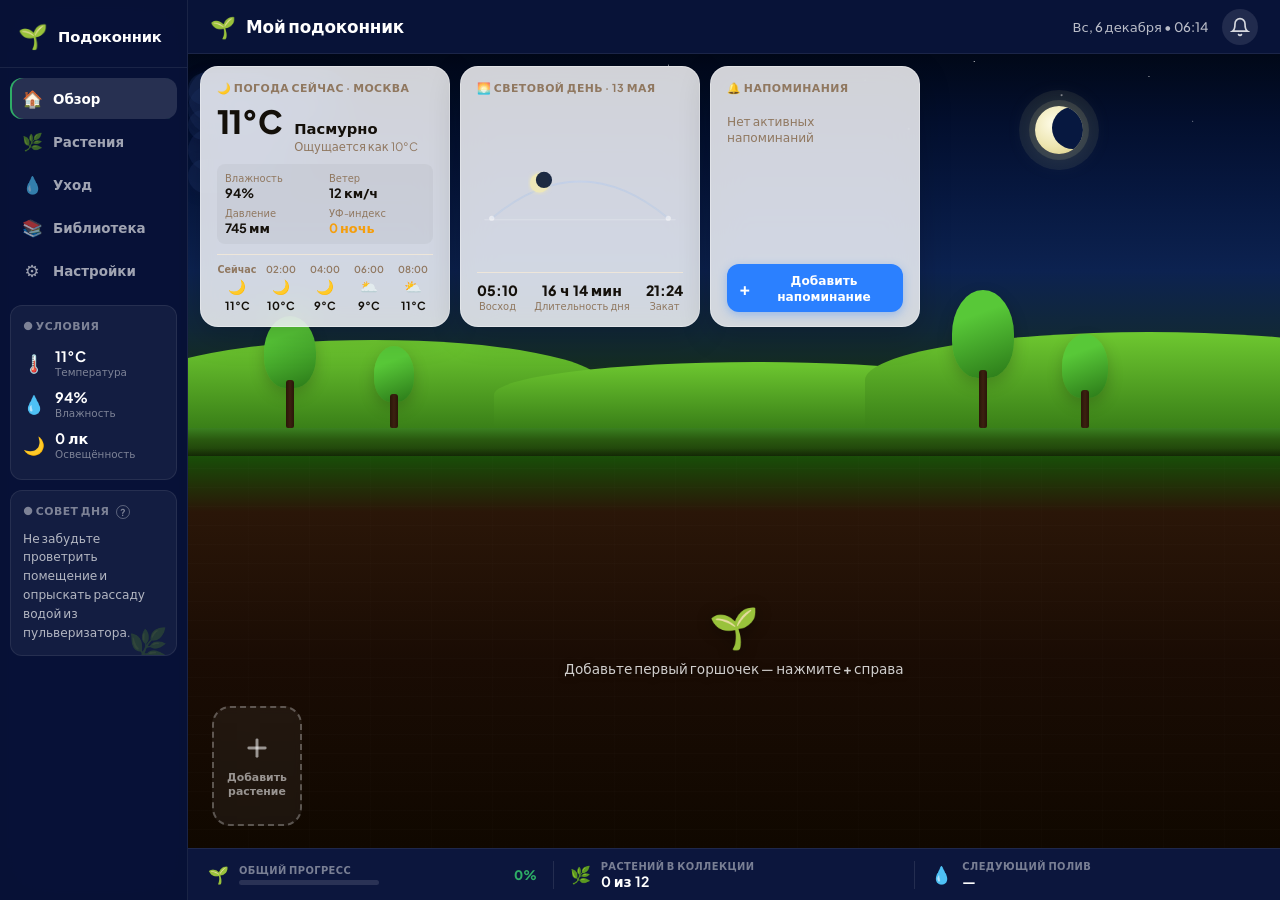
==== commit 0b7cba35: "fix: night sky, compact daylight panel, taller soil bar, card overflow fix - Sky scene: dark night g" ====
--- a/index.html
+++ b/index.html
@@ -53,15 +53,15 @@
     <div class="sidebar-section-title">● Условия</div>
     <div class="condition-row">
       <span class="cond-icon">🌡️</span>
-      <div class="cond-info"><div class="cond-val">22°C</div><div class="cond-lbl">Температура</div></div>
+      <div class="cond-info"><div class="cond-val">11°C</div><div class="cond-lbl">Температура</div></div>
     </div>
     <div class="condition-row">
       <span class="cond-icon">💧</span>
-      <div class="cond-info"><div class="cond-val">45%</div><div class="cond-lbl">Влажность</div></div>
+      <div class="cond-info"><div class="cond-val">94%</div><div class="cond-lbl">Влажность</div></div>
     </div>
     <div class="condition-row">
-      <span class="cond-icon">☀️</span>
-      <div class="cond-info"><div class="cond-val">650 лк</div><div class="cond-lbl">Освещённость</div></div>
+      <span class="cond-icon">🌙</span>
+      <div class="cond-info"><div class="cond-val">0 лк</div><div class="cond-lbl">Освещённость</div></div>
     </div>
   </div>
 
@@ -103,7 +103,7 @@
     <!-- Sky backdrop -->
     <div class="sky-bg" id="skyBg">
       <div class="sky-scene-inner" id="skyScene">
-        <div class="sun-anim" id="sunAnim"></div>
+        <div class="moon-anim" id="sunAnim"></div>
       </div>
 
       <!-- Top info panels row -->
@@ -111,60 +111,63 @@
 
         <!-- Weather panel -->
         <div class="glass-panel weather-panel">
-          <div class="panel-eyebrow">🌤️ Погода сегодня</div>
+          <div class="panel-eyebrow">🌙 Погода сейчас · Москва</div>
           <div class="weather-main">
-            <div class="weather-temp">22°C</div>
+            <div class="weather-temp">11°C</div>
             <div class="weather-desc-col">
-              <div class="weather-desc">Солнечно</div>
-              <div class="weather-feels">Ощущается как 24°C</div>
+              <div class="weather-desc">Пасмурно</div>
+              <div class="weather-feels">Ощущается как 10°C</div>
             </div>
           </div>
           <div class="weather-stats">
-            <div class="wstat"><div class="wstat-lbl">Влажность</div><div class="wstat-val">45%</div></div>
-            <div class="wstat"><div class="wstat-lbl">Ветер</div><div class="wstat-val">8 км/ч</div></div>
-            <div class="wstat"><div class="wstat-lbl">Давление</div><div class="wstat-val">760 мм</div></div>
-            <div class="wstat uv"><div class="wstat-lbl">УФ-индекс</div><div class="wstat-val uv-val">5 умеренный</div></div>
+            <div class="wstat"><div class="wstat-lbl">Влажность</div><div class="wstat-val">94%</div></div>
+            <div class="wstat"><div class="wstat-lbl">Ветер</div><div class="wstat-val">12 км/ч</div></div>
+            <div class="wstat"><div class="wstat-lbl">Давление</div><div class="wstat-val">745 мм</div></div>
+            <div class="wstat uv"><div class="wstat-lbl">УФ-индекс</div><div class="wstat-val uv-val">0 ночь</div></div>
           </div>
           <div class="weather-hourly">
-            <div class="hourly-item"><div class="hr-time">Сейчас</div><div class="hr-icon">☀️</div><div class="hr-temp">22°C</div></div>
-            <div class="hourly-item"><div class="hr-time">19:00</div><div class="hr-icon">⛅</div><div class="hr-temp">21°C</div></div>
-            <div class="hourly-item"><div class="hr-time">20:00</div><div class="hr-icon">🌤️</div><div class="hr-temp">19°C</div></div>
-            <div class="hourly-item"><div class="hr-time">21:00</div><div class="hr-icon">🌙</div><div class="hr-temp">18°C</div></div>
-            <div class="hourly-item"><div class="hr-time">22:00</div><div class="hr-icon">🌙</div><div class="hr-temp">17°C</div></div>
+            <div class="hourly-item"><div class="hr-time">Сейчас</div><div class="hr-icon">🌙</div><div class="hr-temp">11°C</div></div>
+            <div class="hourly-item"><div class="hr-time">02:00</div><div class="hr-icon">🌙</div><div class="hr-temp">10°C</div></div>
+            <div class="hourly-item"><div class="hr-time">04:00</div><div class="hr-icon">🌙</div><div class="hr-temp">9°C</div></div>
+            <div class="hourly-item"><div class="hr-time">06:00</div><div class="hr-icon">🌥️</div><div class="hr-temp">9°C</div></div>
+            <div class="hourly-item"><div class="hr-time">08:00</div><div class="hr-icon">⛅</div><div class="hr-temp">11°C</div></div>
           </div>
         </div>
 
         <!-- Daylight panel -->
         <div class="glass-panel daylight-panel">
-          <div class="panel-eyebrow">🌅 Световой день</div>
+          <div class="panel-eyebrow">🌅 Световой день · 13 мая</div>
           <div class="daylight-arc-wrap">
-            <svg class="arc-svg" viewBox="0 0 280 120" fill="none" xmlns="http://www.w3.org/2000/svg">
+            <svg class="arc-svg" viewBox="0 0 280 100" fill="none" xmlns="http://www.w3.org/2000/svg">
               <defs>
                 <linearGradient id="arcGrad" x1="0" y1="0" x2="1" y2="0">
-                  <stop offset="0%" stop-color="#FFB300" stop-opacity="0.3"/>
-                  <stop offset="50%" stop-color="#FFD54F" stop-opacity="0.9"/>
-                  <stop offset="100%" stop-color="#FF8C00" stop-opacity="0.3"/>
+                  <stop offset="0%" stop-color="#8AAEDD" stop-opacity="0.2"/>
+                  <stop offset="50%" stop-color="#B8CCEE" stop-opacity="0.55"/>
+                  <stop offset="100%" stop-color="#8AAEDD" stop-opacity="0.2"/>
                 </linearGradient>
+                <filter id="glow"><feGaussianBlur stdDeviation="3.5" result="blur"/><feMerge><feMergeNode in="blur"/><feMergeNode in="SourceGraphic"/></feMerge></filter>
+                <filter id="moonGlow"><feGaussianBlur stdDeviation="3" result="blur"/><feMerge><feMergeNode in="blur"/><feMergeNode in="SourceGraphic"/></feMerge></filter>
               </defs>
-              <!-- arc track -->
-              <path d="M 20 108 Q 140 -20 260 108" stroke="rgba(255,255,255,0.15)" stroke-width="2" fill="none"/>
-              <!-- filled arc (daytime portion) -->
-              <path d="M 20 108 Q 140 -20 260 108" stroke="url(#arcGrad)" stroke-width="3" fill="none" stroke-dasharray="400" stroke-dashoffset="60"/>
-              <!-- sun dot on arc -->
-              <circle id="arcSunDot" cx="200" cy="34" r="11" fill="#FFD54F" filter="url(#glow)"/>
-              <defs><filter id="glow"><feGaussianBlur stdDeviation="4" result="blur"/><feMerge><feMergeNode in="blur"/><feMergeNode in="SourceGraphic"/></feMerge></filter></defs>
-              <circle cx="200" cy="34" r="7" fill="#FFF176"/>
+              <!-- arc track (dimmed — sun below horizon) -->
+              <path d="M 20 90 Q 140 -10 260 90" stroke="rgba(255,255,255,0.12)" stroke-width="2" fill="none"/>
+              <!-- arc (dim night portion) -->
+              <path d="M 20 90 Q 140 -10 260 90" stroke="url(#arcGrad)" stroke-width="2.5" fill="none" stroke-dasharray="400" stroke-dashoffset="0"/>
+              <!-- sun dot — below horizon at night -->
+              <circle cx="140" cy="106" r="6" fill="rgba(255,213,79,0.25)"/>
+              <!-- moon above the arc -->
+              <circle cx="85" cy="42" r="13" fill="#EEE8B8" filter="url(#moonGlow)"/>
+              <circle cx="91" cy="38" r="11" fill="rgba(12,28,56,0.92)"/>
               <!-- ground line -->
-              <line x1="10" y1="110" x2="270" y2="110" stroke="rgba(255,255,255,0.25)" stroke-width="1.5"/>
+              <line x1="10" y1="92" x2="270" y2="92" stroke="rgba(255,255,255,0.22)" stroke-width="1.5"/>
               <!-- horizon marks -->
-              <circle cx="20" cy="108" r="4" fill="rgba(255,255,255,0.6)"/>
-              <circle cx="260" cy="108" r="4" fill="rgba(255,255,255,0.6)"/>
+              <circle cx="20" cy="90" r="3.5" fill="rgba(255,255,255,0.5)"/>
+              <circle cx="260" cy="90" r="3.5" fill="rgba(255,255,255,0.5)"/>
             </svg>
           </div>
           <div class="daylight-times">
-            <div class="dl-time"><div class="dl-val">05:12</div><div class="dl-lbl">Восход</div></div>
-            <div class="dl-time center"><div class="dl-val">13 ч 48 мин</div><div class="dl-lbl">Длительность дня</div></div>
-            <div class="dl-time"><div class="dl-val">18:59</div><div class="dl-lbl">Закат</div></div>
+            <div class="dl-time"><div class="dl-val">05:10</div><div class="dl-lbl">Восход</div></div>
+            <div class="dl-time center"><div class="dl-val">16 ч 14 мин</div><div class="dl-lbl">Длительность дня</div></div>
+            <div class="dl-time"><div class="dl-val">21:24</div><div class="dl-lbl">Закат</div></div>
           </div>
         </div>
 
--- a/css/style.css
+++ b/css/style.css
@@ -314,15 +314,31 @@
 .sky-scene-inner {
   position: absolute;
   inset: 0;
-  background: linear-gradient(180deg,
-    #0A2A6E 0%,
-    #1560C0 22%,
-    #2E8ED6 42%,
-    #64B8EA 58%,
-    #98D4F4 70%,
-    #BAE8D0 82%,
-    #88CC46 92%,
-    #50A820 100%);
+  background:
+    radial-gradient(1.5px 1.5px at  8%  8%, rgba(255,255,255,0.80) 0%, transparent 100%),
+    radial-gradient(1px   1px   at 22%  4%, rgba(255,255,255,0.65) 0%, transparent 100%),
+    radial-gradient(2px   2px   at 34% 12%, rgba(255,255,255,0.50) 0%, transparent 100%),
+    radial-gradient(1px   1px   at 44%  3%, rgba(255,255,255,0.75) 0%, transparent 100%),
+    radial-gradient(1.5px 1.5px at 56% 16%, rgba(255,255,255,0.60) 0%, transparent 100%),
+    radial-gradient(1px   1px   at 62%  7%, rgba(255,255,255,0.70) 0%, transparent 100%),
+    radial-gradient(1px   1px   at 72%  2%, rgba(255,255,255,0.80) 0%, transparent 100%),
+    radial-gradient(1.5px 1.5px at 80% 11%, rgba(255,255,255,0.60) 0%, transparent 100%),
+    radial-gradient(1px   1px   at 88%  6%, rgba(255,255,255,0.70) 0%, transparent 100%),
+    radial-gradient(1px   1px   at 14% 22%, rgba(255,255,255,0.50) 0%, transparent 100%),
+    radial-gradient(1px   1px   at 38% 26%, rgba(255,255,255,0.40) 0%, transparent 100%),
+    radial-gradient(1.5px 1.5px at 66% 20%, rgba(255,255,255,0.55) 0%, transparent 100%),
+    radial-gradient(1px   1px   at 92% 18%, rgba(255,255,255,0.45) 0%, transparent 100%),
+    radial-gradient(2px   2px   at  4% 30%, rgba(255,255,255,0.35) 0%, transparent 100%),
+    radial-gradient(1px   1px   at 50% 28%, rgba(255,255,255,0.45) 0%, transparent 100%),
+    linear-gradient(180deg,
+      #010818 0%,
+      #030F2E 18%,
+      #071840 38%,
+      #0C2250 58%,
+      #112838 74%,
+      #162E1A 87%,
+      #182A08 94%,
+      #1C2C0A 100%);
   overflow: hidden;
 }
 
@@ -330,8 +346,8 @@
 .cloud {
   position: absolute;
   border-radius: 999px;
-  background: rgba(255,255,255,0.92);
-  box-shadow: 0 4px 20px rgba(255,255,255,0.3);
+  background: rgba(30,50,100,0.35);
+  box-shadow: 0 2px 12px rgba(10,20,60,0.25);
 }
 .cloud::before, .cloud::after {
   content: '';
@@ -340,23 +356,31 @@
   border-radius: 50%;
 }
 
-/* Animated sun */
-.sun-anim {
+/* Moon (nighttime) */
+.moon-anim {
   position: absolute;
-  width: 58px; height: 58px;
+  width: 48px; height: 48px;
   border-radius: 50%;
-  background: radial-gradient(circle at 38% 38%, #FFFDE7, #FFD54F 50%, #FFAB00);
+  background: radial-gradient(circle at 38% 36%, #FEFCE8, #EDE5B0 55%, #D4C87A);
   box-shadow:
-    0 0 0 12px rgba(255,213,79,0.18),
-    0 0 0 28px rgba(255,200,50,0.10),
-    0 0 0 54px rgba(255,180,0,0.05),
-    0 0 80px rgba(255,200,0,0.22);
-  animation: sunPulse 5s ease-in-out infinite;
-  top: 14%; right: 14%;
-}
-@keyframes sunPulse {
-  0%,100% { box-shadow: 0 0 0 12px rgba(255,213,79,0.18),0 0 0 28px rgba(255,200,50,0.10),0 0 0 54px rgba(255,180,0,0.05); }
-  50%      { box-shadow: 0 0 0 18px rgba(255,213,79,0.22),0 0 0 40px rgba(255,200,50,0.12),0 0 0 72px rgba(255,180,0,0.06); }
+    0 0 0 6px  rgba(240,232,160,0.12),
+    0 0 0 16px rgba(240,232,160,0.07),
+    0 0 30px   rgba(240,232,160,0.18);
+  animation: moonPulse 7s ease-in-out infinite;
+  top: 14%; right: 18%;
+  overflow: hidden;
+}
+.moon-anim::after {
+  content: '';
+  position: absolute;
+  width: 42px; height: 42px;
+  border-radius: 50%;
+  background: #071840;
+  top: 1px; right: -11px;
+}
+@keyframes moonPulse {
+  0%,100% { box-shadow: 0 0 0 6px rgba(240,232,160,0.12),0 0 0 16px rgba(240,232,160,0.07),0 0 30px rgba(240,232,160,0.18); }
+  50%      { box-shadow: 0 0 0 9px rgba(240,232,160,0.16),0 0 0 22px rgba(240,232,160,0.09),0 0 44px rgba(240,232,160,0.22); }
 }
 
 /* Garden hills (injected by JS) */
@@ -386,7 +410,7 @@
   position: absolute;
   top: 12px; left: 12px; right: 12px;
   display: grid;
-  grid-template-columns: 250px 1fr 210px;
+  grid-template-columns: 250px 240px 210px;
   gap: 10px;
   z-index: 5;
 }
@@ -500,7 +524,7 @@
 
 /* ── Plants section (soil) ────────────────────────────────────────────────── */
 .plants-section {
-  height: 250px;
+  height: 420px;
   flex-shrink: 0;
   position: relative;
   background: linear-gradient(180deg,
@@ -509,7 +533,7 @@
     #2A1608 20%,
     #1A0C04 55%,
     #100800 100%);
-  overflow: hidden;
+  overflow: visible;
 }
 
 /* The soil surface ridge at the top of the soil area */
@@ -578,33 +602,29 @@
   cursor: pointer;
 }
 
-/* Info card above plant */
+/* Info card above plant — normal flow (not absolute), clipping fixed */
 .plant-info-card {
-  position: absolute;
-  bottom: calc(100% - 20px);
-  left: 50%;
-  transform: translateX(-50%);
-  width: 148px;
-  background: rgba(255,255,255,0.92);
-  backdrop-filter: blur(12px);
-  -webkit-backdrop-filter: blur(12px);
-  border: 1px solid rgba(255,255,255,0.6);
+  width: 152px;
+  background: rgba(255,255,255,0.93);
+  backdrop-filter: blur(14px);
+  -webkit-backdrop-filter: blur(14px);
+  border: 1px solid rgba(255,255,255,0.65);
   border-radius: var(--r-sm);
-  padding: 9px 11px;
-  box-shadow: 0 6px 24px rgba(0,0,0,0.22);
+  padding: 9px 11px 8px;
+  box-shadow: 0 4px 18px rgba(0,0,0,0.20);
   pointer-events: none;
-  transition: transform 0.28s cubic-bezier(0.34,1.56,0.64,1), box-shadow 0.22s;
-  z-index: 10;
+  margin-bottom: 10px;
+  transition: transform 0.25s cubic-bezier(0.34,1.56,0.64,1), box-shadow 0.22s;
 }
 .plant-slot:hover .plant-info-card {
-  transform: translateX(-50%) translateY(-6px);
-  box-shadow: 0 12px 36px rgba(0,0,0,0.28);
-}
-.pic-top {
+  box-shadow: 0 8px 24px rgba(0,0,0,0.30);
+  border-color: rgba(255,255,255,0.9);
+}
+.pic-header {
   display: flex;
   align-items: center;
   justify-content: space-between;
-  margin-bottom: 4px;
+  margin-bottom: 2px;
 }
 .pic-name {
   font-size: 0.76rem;
@@ -621,32 +641,48 @@
 .pic-dot.warn { background: #F59E0B; }
 .pic-dot.bad  { background: #EF4444; animation: dotPulse 1.2s ease-in-out infinite; }
 .pic-variety {
-  font-size: 0.68rem;
+  font-size: 0.65rem;
   font-weight: 500;
   color: var(--text-muted);
-  margin-bottom: 6px;
-}
-.pic-stats {
-  display: flex;
+  margin-bottom: 7px;
+  white-space: nowrap;
+  overflow: hidden;
+  text-overflow: ellipsis;
+}
+.pic-water-bar {
+  display: flex;
+  align-items: center;
   gap: 6px;
-  padding-top: 5px;
-  border-top: 1px solid var(--border-lt);
-  margin-bottom: 4px;
-}
-.pic-stat {
-  display: flex;
-  align-items: center;
-  gap: 3px;
-  font-size: 0.64rem;
-  font-weight: 600;
+  margin-bottom: 5px;
+}
+.pic-water-track {
+  flex: 1;
+  height: 5px;
+  background: rgba(0,0,0,0.10);
+  border-radius: var(--r-pill);
+  overflow: hidden;
+}
+.pic-water-fill {
+  height: 100%;
+  border-radius: var(--r-pill);
+  transition: width 0.5s var(--ease);
+}
+.pic-water-fill.ok   { background: #1E88E5; }
+.pic-water-fill.warn { background: #FF8C00; }
+.pic-water-fill.bad  { background: #D32F2F; }
+.pic-wlabel {
+  font-size: 0.62rem;
+  font-weight: 700;
   color: var(--text-sub);
-}
-.pic-stat-icon { font-size: 0.72rem; }
-.pic-water-row {
-  font-size: 0.64rem;
+  flex-shrink: 0;
+}
+.pic-next {
+  font-size: 0.63rem;
   color: var(--text-muted);
-}
-.pic-water-row strong { color: var(--text-sub); }
+  white-space: nowrap;
+  overflow: hidden;
+  text-overflow: ellipsis;
+}
 
 /* Water bar beside plant */
 .plant-display {
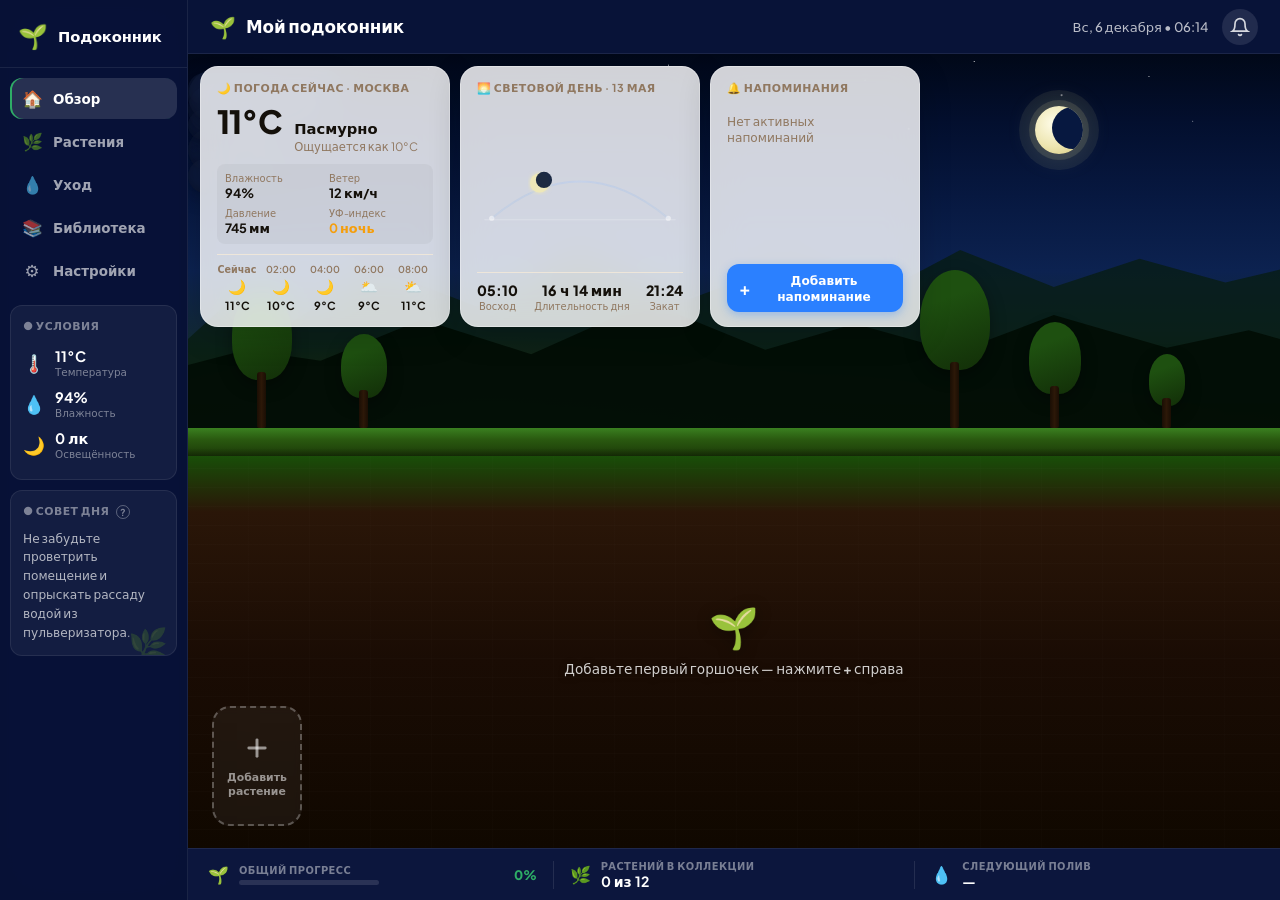
==== commit e07afaaf: "Добавлены горные силуэты, тёплое свечение горизонта и корневая система под горшками" ====
--- a/index.html
+++ b/index.html
@@ -103,6 +103,15 @@
     <!-- Sky backdrop -->
     <div class="sky-bg" id="skyBg">
       <div class="sky-scene-inner" id="skyScene">
+        <!-- Mountain silhouettes — behind moon, clouds, trees -->
+        <svg class="mountains-layer" viewBox="0 0 1400 200" preserveAspectRatio="none" xmlns="http://www.w3.org/2000/svg">
+          <!-- Far range (lighter, warm glow visible above) -->
+          <path d="M0,200 L0,118 L55,82 L130,104 L240,52 L370,88 L500,38 L640,82 L760,50 L880,78 L990,36 L1110,70 L1220,44 L1330,66 L1400,54 L1400,200 Z"
+                fill="rgba(8,28,14,0.72)"/>
+          <!-- Near range (solid, dark green-black) -->
+          <path d="M0,200 L0,142 L75,128 L170,138 L300,100 L440,132 L590,84 L740,128 L855,104 L985,130 L1110,96 L1255,126 L1360,110 L1400,118 L1400,200 Z"
+                fill="rgba(3,14,6,0.96)"/>
+        </svg>
         <div class="moon-anim" id="sunAnim"></div>
       </div>
 
--- a/css/style.css
+++ b/css/style.css
@@ -330,6 +330,11 @@
     radial-gradient(1px   1px   at 92% 18%, rgba(255,255,255,0.45) 0%, transparent 100%),
     radial-gradient(2px   2px   at  4% 30%, rgba(255,255,255,0.35) 0%, transparent 100%),
     radial-gradient(1px   1px   at 50% 28%, rgba(255,255,255,0.45) 0%, transparent 100%),
+    /* Warm horizon glow — ambient city/sunrise light behind mountains */
+    radial-gradient(ellipse 55% 38% at 28% 100%, rgba(170,100,18,0.60) 0%, transparent 65%),
+    radial-gradient(ellipse 40% 28% at 55% 100%, rgba(145,82,14,0.44) 0%, transparent 58%),
+    radial-gradient(ellipse 35% 24% at 78% 100%, rgba(120,68,10,0.36) 0%, transparent 52%),
+    radial-gradient(ellipse 120% 22% at 50% 100%, rgba(80,45,6,0.28) 0%, transparent 48%),
     linear-gradient(180deg,
       #010818 0%,
       #030F2E 18%,
@@ -346,8 +351,8 @@
 .cloud {
   position: absolute;
   border-radius: 999px;
-  background: rgba(30,50,100,0.35);
-  box-shadow: 0 2px 12px rgba(10,20,60,0.25);
+  background: rgba(18,30,62,0.58);
+  box-shadow: 0 4px 18px rgba(5,10,30,0.35), inset 0 -3px 10px rgba(0,0,0,0.22);
 }
 .cloud::before, .cloud::after {
   content: '';
@@ -383,26 +388,31 @@
   50%      { box-shadow: 0 0 0 9px rgba(240,232,160,0.16),0 0 0 22px rgba(240,232,160,0.09),0 0 44px rgba(240,232,160,0.22); }
 }
 
-/* Garden hills (injected by JS) */
-.garden-hill {
+/* SVG mountain silhouettes */
+.mountains-layer {
   position: absolute;
   bottom: 0;
-  border-radius: 50% 50% 0 0;
-  background: linear-gradient(180deg, #6EC830, #3A8018);
-}
-.tree { position: absolute; bottom: 0; }
+  left: 0;
+  width: 100%;
+  height: 58%;
+  pointer-events: none;
+  z-index: 1;
+}
+
+/* Trees (injected by JS) — sit in front of mountain SVG */
+.tree { position: absolute; bottom: 0; z-index: 2; }
 .tree-trunk {
-  width: 8px; height: 36px;
-  background: linear-gradient(90deg, #2A1608, #3C2010, #2A1608);
+  width: 9px; height: 36px;
+  background: linear-gradient(90deg, #1A0E04, #2C1808, #1A0E04);
   margin: 0 auto;
   border-radius: 3px 3px 2px 2px;
 }
 .tree-crown {
   border-radius: 50% 50% 42% 42%;
-  background: linear-gradient(160deg, #58C838 30%, #2A7818);
+  background: linear-gradient(160deg, #1E5010 30%, #122E08);
   margin: 0 auto;
   margin-bottom: -8px;
-  box-shadow: 0 6px 16px rgba(0,0,0,0.2);
+  box-shadow: 0 6px 16px rgba(0,0,0,0.35);
 }
 
 /* ── Overview panels row ──────────────────────────────────────────────────── */
@@ -736,6 +746,14 @@
   pointer-events: none;
 }
 
+/* Root SVG below pot */
+.root-svg {
+  display: block;
+  margin-top: -3px;
+  opacity: 0.60;
+  flex-shrink: 0;
+}
+
 /* Add plant button */
 .add-plant-btn {
   display: flex;
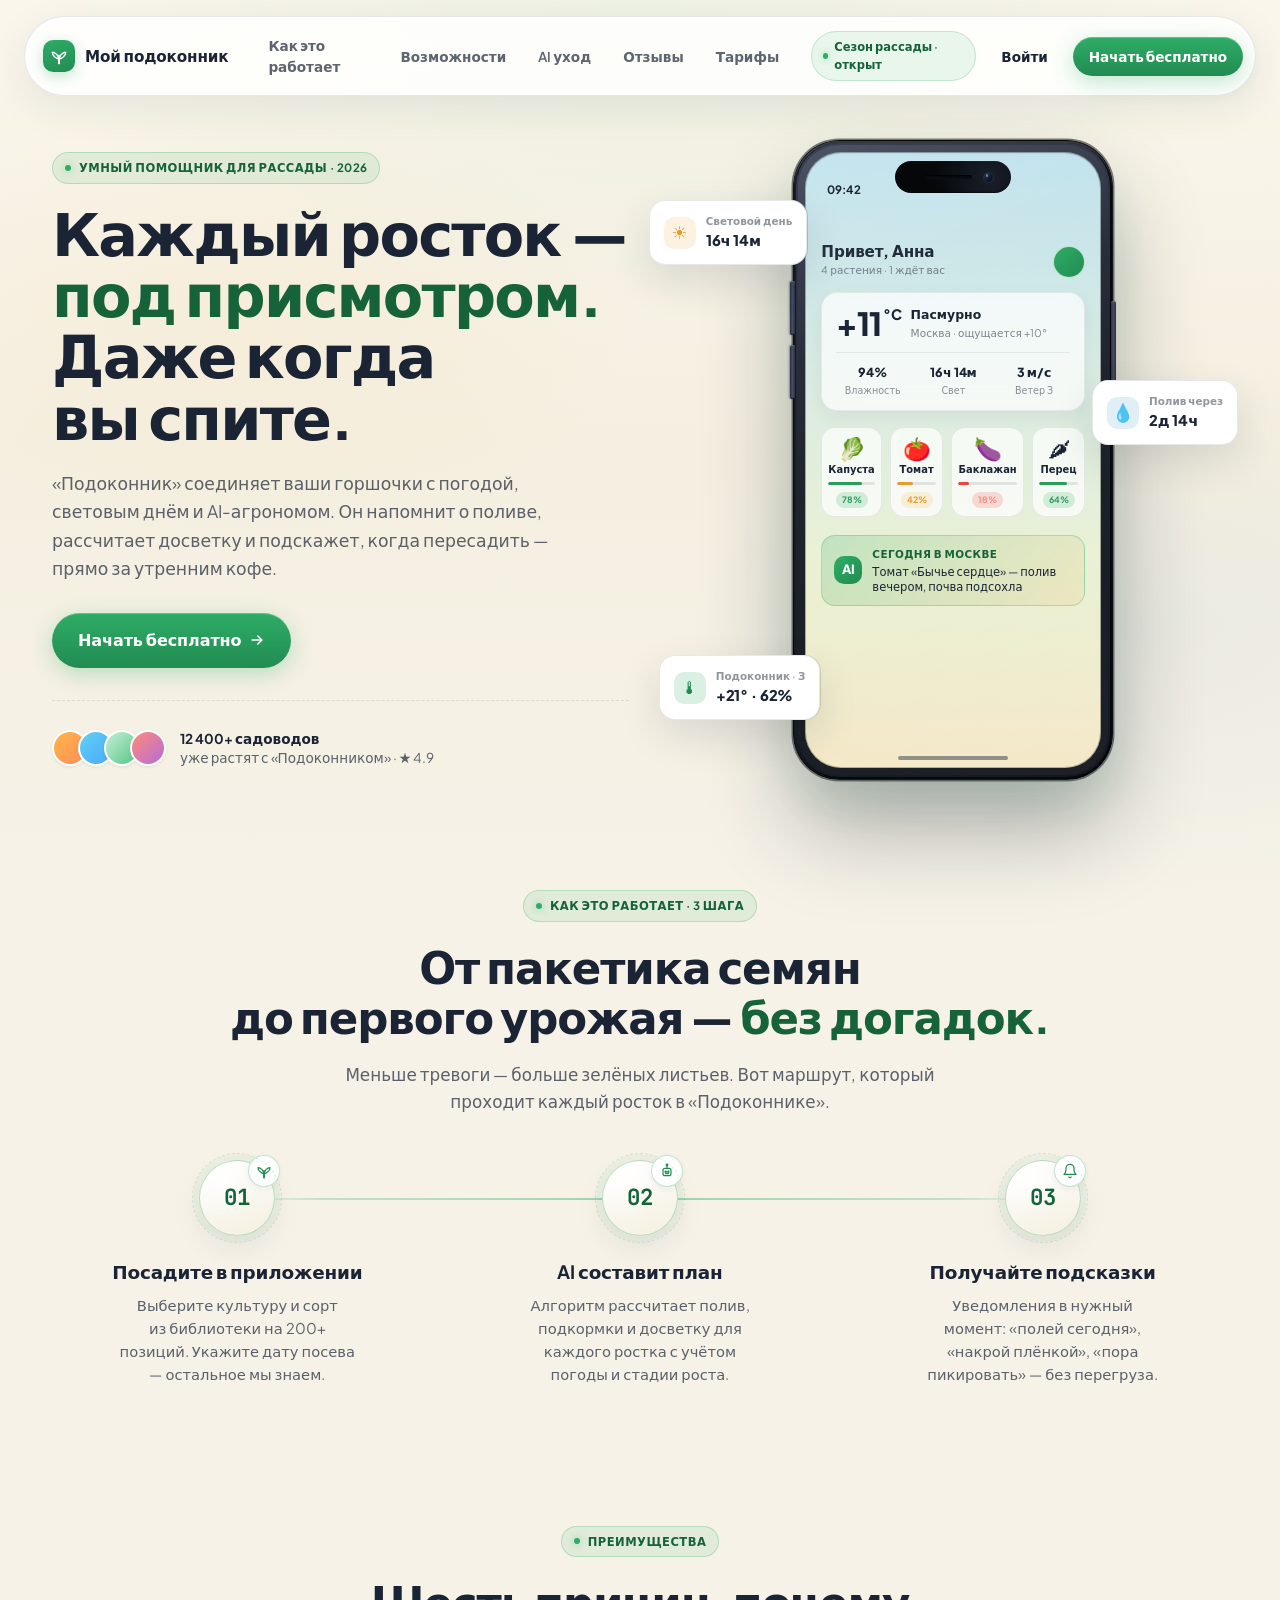
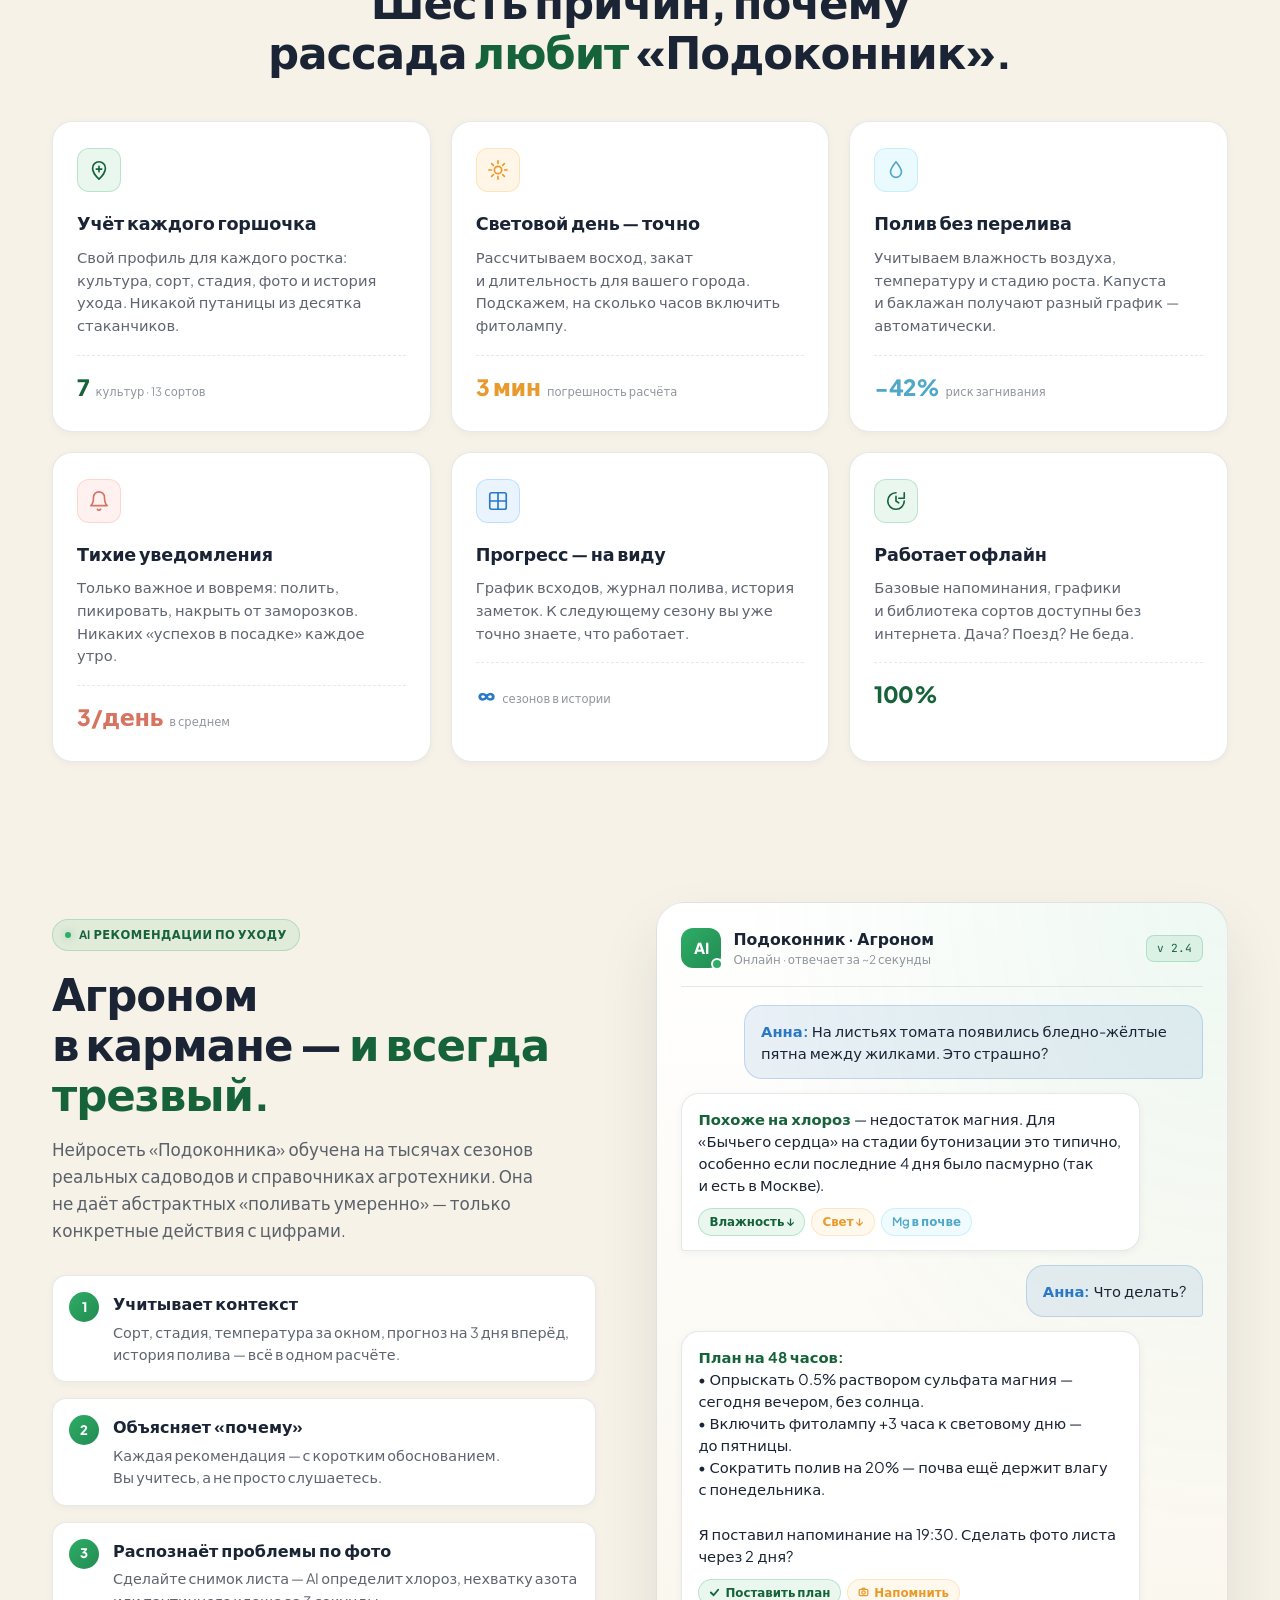
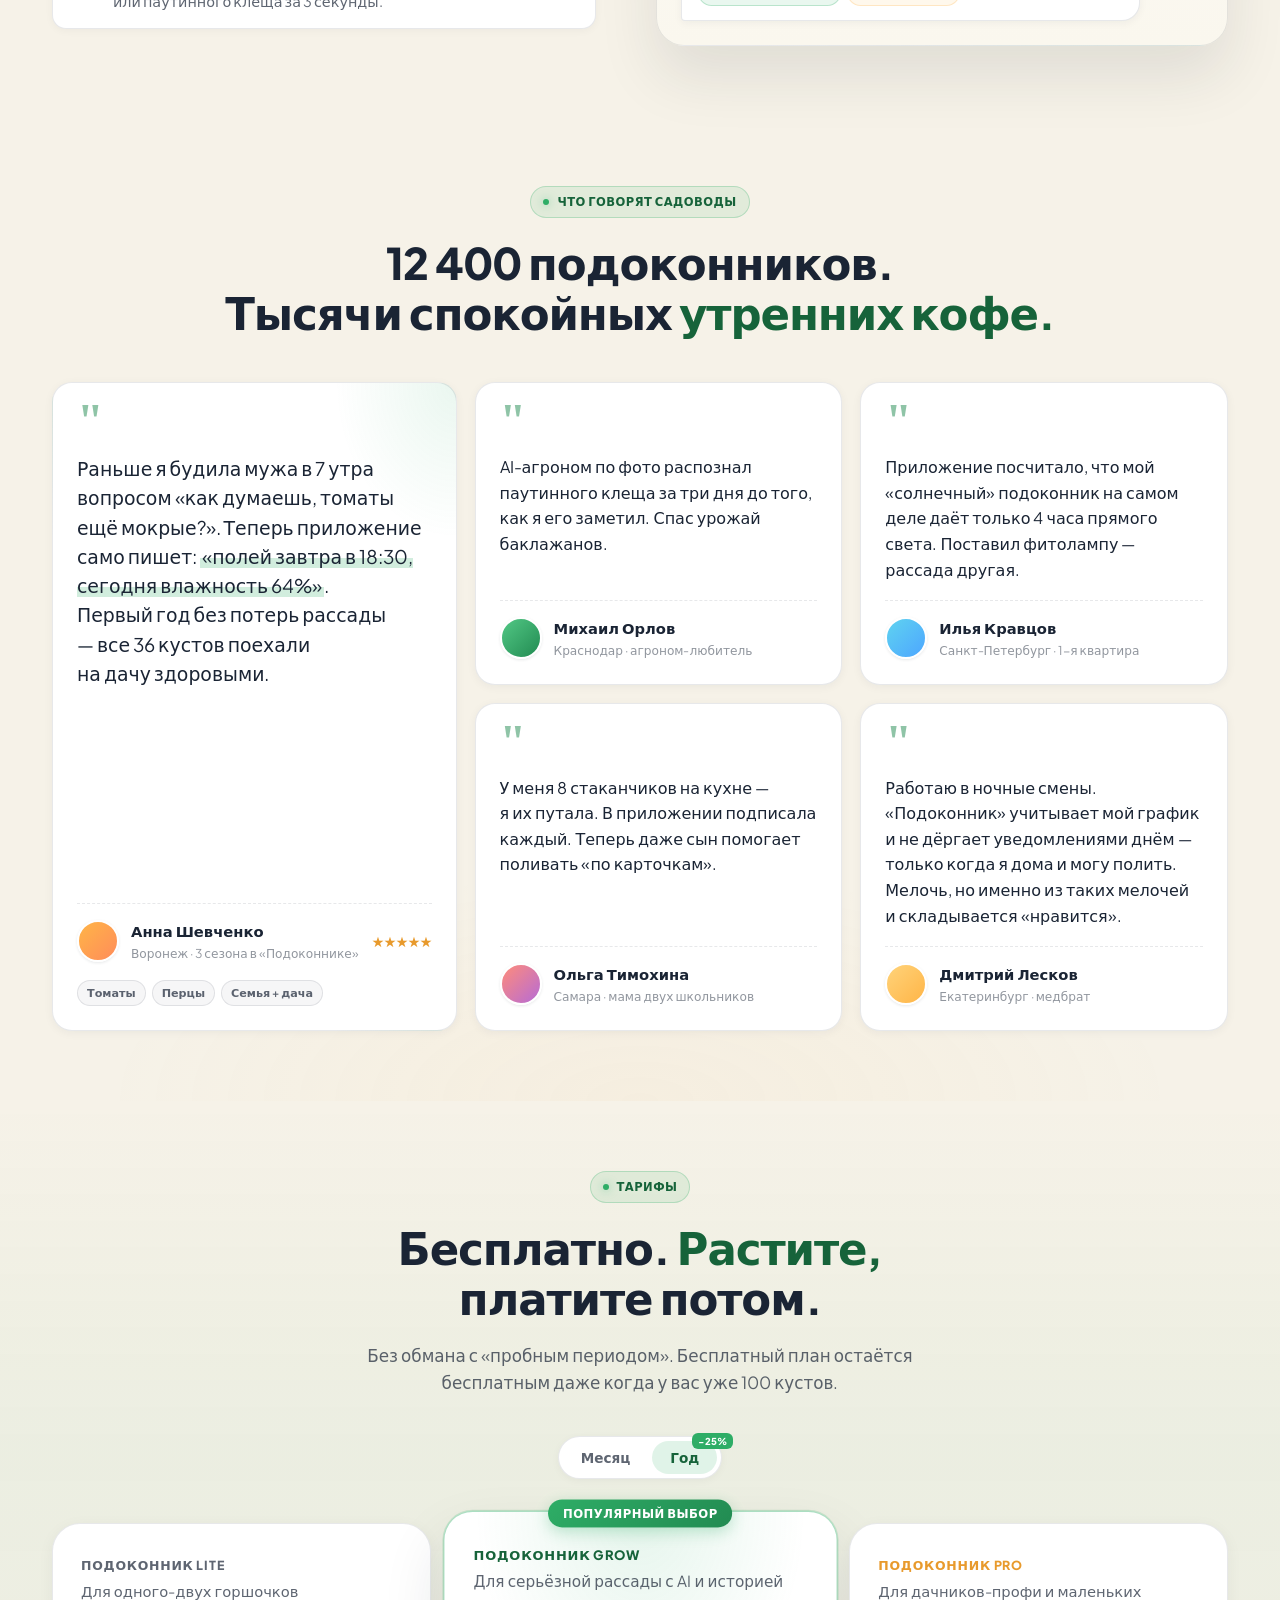
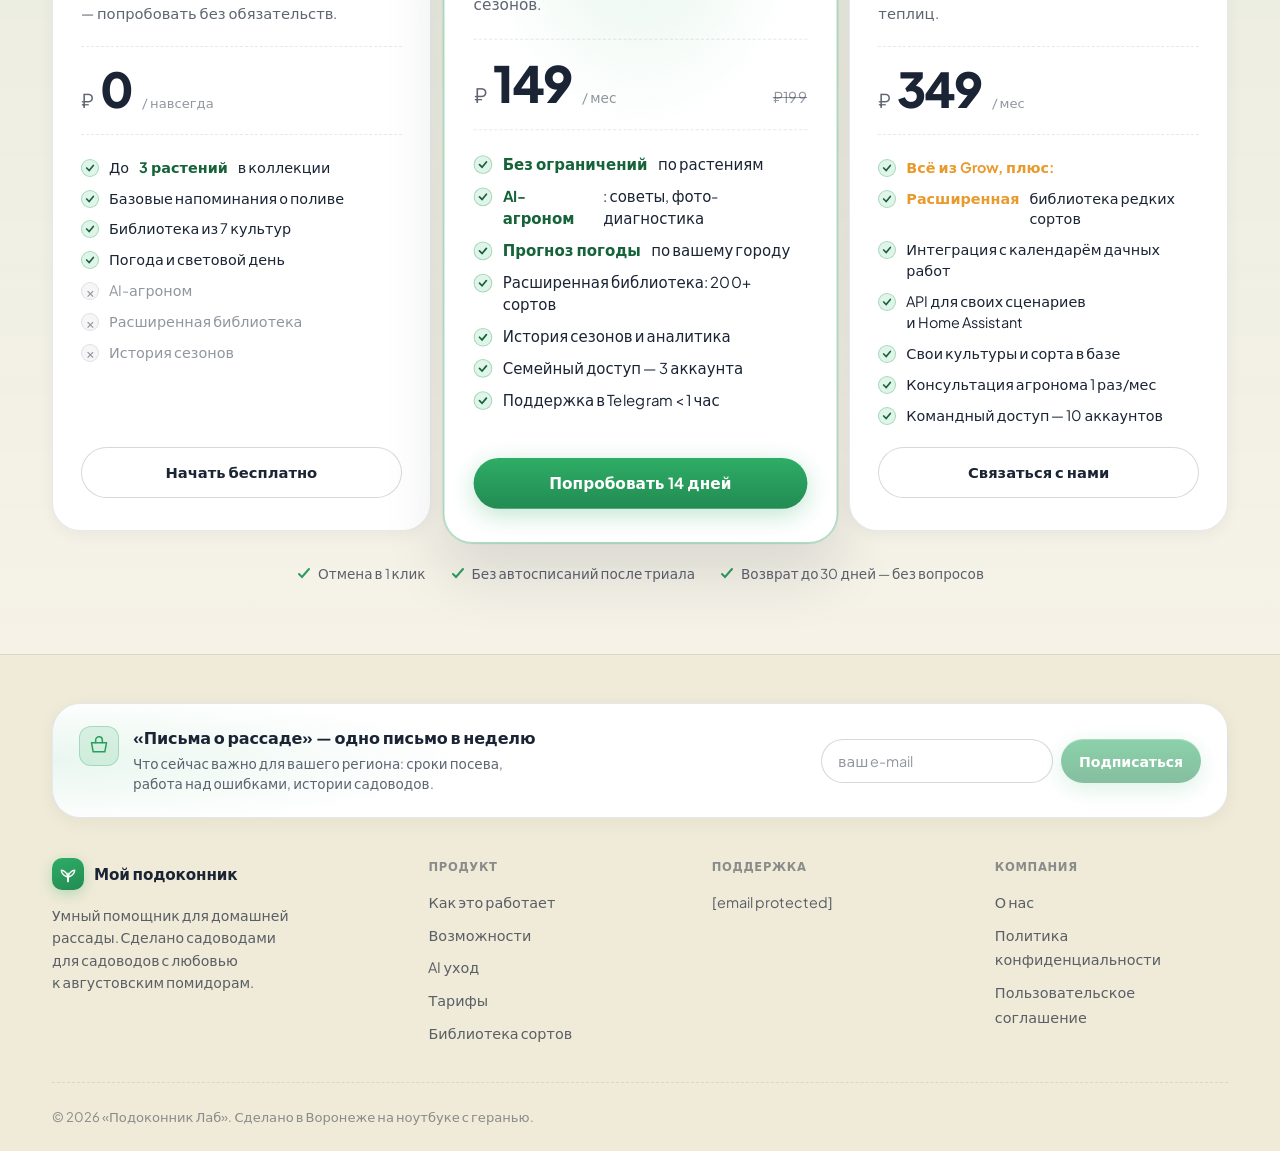
==== commit e80574e2: "feat: landing.html → index.html, app переименован в app.html GitHub Pages теперь отдаёт лендинг как " ====
--- a/index.html
+++ b/index.html
@@ -1,423 +1,2355 @@
-<!DOCTYPE html>
-<html lang="ru">
-<head>
-  <meta charset="UTF-8">
-  <meta name="viewport" content="width=device-width, initial-scale=1.0, maximum-scale=1.0">
-  <title>Мой подоконник — Трекер рассады</title>
-  <link rel="preconnect" href="https://fonts.googleapis.com">
-  <link rel="preconnect" href="https://fonts.gstatic.com" crossorigin>
-  <link rel="stylesheet" href="css/style.css">
-  <style>
-    @keyframes drift {
-      from { transform: translateX(-200px); }
-      to   { transform: translateX(110vw);  }
-    }
-    @keyframes sunArc {
-      0%   { left: 8%; top: 62%; }
-      50%  { left: 50%; top: 18%; }
-      100% { left: 88%; top: 62%; }
-    }
-  </style>
+﻿<!DOCTYPE html><html lang="ru"><head>
+
+
+<meta charset="UTF-8">
+<meta name="viewport" content="width=1440, initial-scale=1">
+<title>Мой подоконник — Умный помощник для рассады</title>
+<link rel="preconnect" href="https://fonts.googleapis.com">
+<link rel="preconnect" href="https://fonts.gstatic.com" crossorigin="">
+<link rel="stylesheet" href="https://fonts.googleapis.com/css2?family=Plus+Jakarta+Sans:wght@400;500;600;700;800&amp;family=JetBrains+Mono:wght@400;500&amp;display=swap">
+<style>
+/* ═══════════════════════════════════════════════
+   Мой подоконник — Landing page styles
+   Light aesthetic, matches the app's tokens
+═══════════════════════════════════════════════ */
+
+*, *::before, *::after { margin: 0; padding: 0; box-sizing: border-box; }
+
+:root {
+  --bg-deep:       #F6F2E8;
+  --bg-night:      #FFFFFF;
+  --bg-mid:        #F0EBD8;
+  --bg-card:       rgba(255,255,255,0.85);
+  --bg-card-2:     rgba(255,255,255,0.6);
+  --border-soft:   rgba(26,36,52,0.10);
+  --border-strong: rgba(26,36,52,0.18);
+
+  --text:          #1A2434;
+  --text-dim:      rgba(26,36,52,0.70);
+  --text-mute:     rgba(26,36,52,0.48);
+
+  --green-lt:      #2EAD66;
+  --green-mid:     #228B52;
+  --green-mint:    #2A9D5C;
+  --green-pale:    #C8EDD8;
+  --green-deep:    #16633A;
+
+  --amber:         #E89A2C;
+  --amber-soft:    #F4B95A;
+  --blue:          #2A78C7;
+  --cyan:          #4FA8C8;
+  --rose:          #D77361;
+
+  --r-xs:  10px;
+  --r-sm:  14px;
+  --r-md:  20px;
+  --r-lg:  28px;
+  --r-xl:  36px;
+  --r-pill:999px;
+
+  --font: 'Plus Jakarta Sans', 'Segoe UI', system-ui, sans-serif;
+  --mono: 'JetBrains Mono', ui-monospace, monospace;
+  --ease: cubic-bezier(0.4, 0, 0.2, 1);
+  --maxw: 1240px;
+}
+
+html {
+  scroll-behavior: smooth;
+}
+html, body {
+  background: var(--bg-deep);
+  color: var(--text);
+  font-family: var(--font);
+  font-size: 16px;
+  line-height: 1.55;
+  -webkit-font-smoothing: antialiased;
+  text-rendering: optimizeLegibility;
+  overflow-x: hidden;
+}
+.section, .hero { scroll-margin-top: 90px; }
+
+a { color: inherit; text-decoration: none; }
+button { cursor: pointer; font-family: inherit; }
+img, svg { display: block; max-width: 100%; }
+
+::selection { background: rgba(46,173,102,0.25); color: var(--text); }
+
+/* ── Reusable bits ─────────────────────────────────────── */
+.wrap { max-width: var(--maxw); margin: 0 auto; padding: 0 32px; }
+
+.eyebrow {
+  display: inline-flex;
+  align-items: center;
+  gap: 8px;
+  padding: 6px 12px;
+  border-radius: var(--r-pill);
+  background: rgba(46,173,102,0.10);
+  border: 1px solid rgba(46,173,102,0.25);
+  color: var(--green-deep);
+  font-size: 0.72rem;
+  font-weight: 700;
+  letter-spacing: 0.04em;
+  text-transform: uppercase;
+}
+.eyebrow .eyebrow-dot {
+  width: 6px; height: 6px;
+  border-radius: 50%;
+  background: var(--green-lt);
+  box-shadow: 0 0 8px rgba(46,173,102,0.5);
+  animation: pulseDot 2.2s ease-in-out infinite;
+}
+@keyframes pulseDot {
+  0%,100% { opacity: 1; transform: scale(1); }
+  50%      { opacity: 0.5; transform: scale(1.3); }
+}
+
+.section-title {
+  font-size: clamp(2rem, 3.4vw, 3rem);
+  font-weight: 800;
+  letter-spacing: -0.025em;
+  line-height: 1.15;
+  text-wrap: pretty;
+}
+.section-title em {
+  font-style: normal;
+  color: var(--green-deep);
+}
+.section-sub {
+  max-width: 640px;
+  margin-top: 18px;
+  color: var(--text-dim);
+  font-size: 1.05rem;
+  line-height: 1.6;
+}
+
+.btn-primary, .btn-ghost {
+  display: inline-flex;
+  align-items: center;
+  gap: 8px;
+  padding: 11px 18px;
+  border-radius: var(--r-pill);
+  border: none;
+  font-size: 0.92rem;
+  font-weight: 700;
+  letter-spacing: -0.005em;
+  transition: all 0.2s var(--ease);
+  white-space: nowrap;
+}
+.btn-primary {
+  background: linear-gradient(180deg, var(--green-lt), var(--green-mid));
+  color: #FFFFFF;
+  box-shadow: 0 6px 22px rgba(46,173,102,0.30), inset 0 1px 0 rgba(255,255,255,0.25);
+}
+.btn-primary:hover { transform: translateY(-2px); box-shadow: 0 10px 28px rgba(46,173,102,0.4), inset 0 1px 0 rgba(255,255,255,0.25); }
+.btn-primary.lg { padding: 15px 26px; font-size: 1rem; }
+.btn-primary svg { width: 16px; height: 16px; }
+
+.btn-ghost {
+  background: rgba(255,255,255,0.7);
+  color: var(--text);
+  border: 1px solid var(--border-strong);
+}
+.btn-ghost:hover { background: #FFFFFF; transform: translateY(-1px); }
+.btn-ghost.lg { padding: 15px 22px; font-size: 1rem; }
+.btn-ghost .play-icon {
+  width: 22px; height: 22px;
+  border-radius: 50%;
+  background: rgba(46,173,102,0.12);
+  display: inline-flex; align-items: center; justify-content: center;
+}
+.btn-ghost .play-icon svg { width: 8px; height: 8px; color: var(--green-mid); }
+
+/* ── Backdrop ──────────────────────────────────────────── */
+.stars-bg {
+  position: fixed;
+  inset: 0;
+  pointer-events: none;
+  z-index: 0;
+  background:
+    radial-gradient(ellipse 80% 60% at 50% 0%, rgba(46,173,102,0.06) 0%, transparent 60%),
+    radial-gradient(ellipse 50% 40% at 20% 35%, rgba(244,185,90,0.07) 0%, transparent 60%),
+    radial-gradient(ellipse 60% 50% at 90% 70%, rgba(42,120,199,0.05) 0%, transparent 60%),
+    linear-gradient(180deg, #FAF6EC 0%, #F4EFE0 50%, #F6F2E8 100%);
+}
+.stars-bg::after { display: none; }
+
+/* ═══════════════════════════════════════════════
+   TOP NAV
+═══════════════════════════════════════════════ */
+.topnav {
+  position: sticky;
+  top: 16px;
+  z-index: 100;
+  padding: 0 24px;
+}
+.topnav-inner {
+  max-width: var(--maxw);
+  margin: 0 auto;
+  display: flex;
+  align-items: center;
+  gap: 18px;
+  padding: 10px 12px 10px 18px;
+  background: rgba(255,255,255,0.85);
+  backdrop-filter: blur(20px) saturate(1.4);
+  -webkit-backdrop-filter: blur(20px) saturate(1.4);
+  border: 1px solid var(--border-soft);
+  border-radius: var(--r-pill);
+  box-shadow: 0 12px 40px rgba(26,36,52,0.08);
+}
+.brand {
+  display: flex;
+  align-items: center;
+  gap: 10px;
+  flex-shrink: 0;
+}
+.brand-mark {
+  width: 32px; height: 32px;
+  border-radius: 10px;
+  background: linear-gradient(160deg, var(--green-lt), var(--green-mid));
+  display: flex; align-items: center; justify-content: center;
+  color: #FFFFFF;
+  box-shadow: 0 4px 14px rgba(46,173,102,0.3);
+}
+.brand-mark svg { width: 18px; height: 18px; }
+.brand-word {
+  font-size: 0.95rem;
+  font-weight: 800;
+  letter-spacing: -0.01em;
+}
+.topnav-links {
+  display: flex;
+  align-items: center;
+  gap: 4px;
+  margin-left: 8px;
+}
+.topnav-links a {
+  padding: 8px 14px;
+  font-size: 0.85rem;
+  font-weight: 600;
+  color: var(--text-dim);
+  border-radius: var(--r-pill);
+  transition: all 0.18s;
+}
+.topnav-links a:hover { color: var(--text); background: rgba(26,36,52,0.06); }
+.topnav-cta {
+  margin-left: auto;
+  display: flex;
+  align-items: center;
+  gap: 10px;
+}
+.status-pill {
+  display: inline-flex;
+  align-items: center;
+  gap: 6px;
+  padding: 6px 11px;
+  font-size: 0.72rem;
+  font-weight: 600;
+  color: var(--green-deep);
+  background: rgba(46,173,102,0.10);
+  border: 1px solid rgba(46,173,102,0.22);
+  border-radius: var(--r-pill);
+}
+.status-dot {
+  width: 6px; height: 6px;
+  border-radius: 50%;
+  background: var(--green-lt);
+  box-shadow: 0 0 6px rgba(46,173,102,0.5);
+}
+.topnav-cta .btn-ghost {
+  padding: 8px 14px;
+  font-size: 0.85rem;
+  background: transparent;
+  border-color: transparent;
+}
+.topnav-cta .btn-ghost:hover { background: rgba(26,36,52,0.06); transform: none; }
+.topnav-cta .btn-primary {
+  padding: 9px 16px;
+  font-size: 0.85rem;
+}
+
+
+/* ═══════════════════════════════════════════════
+   HERO
+═══════════════════════════════════════════════ */
+.hero {
+  position: relative;
+  padding: 60px 0 40px;
+  z-index: 1;
+}
+.hero-inner {
+  position: relative;
+  display: grid;
+  grid-template-columns: 1.05fr 1fr;
+  gap: 50px;
+  align-items: center;
+}
+
+.hero-moon { display: none; }
+
+.hero-lead { position: relative; z-index: 2; }
+.hero-title {
+  margin-top: 18px;
+  font-size: clamp(2.6rem, 4.6vw, 3.7rem);
+  font-weight: 800;
+  letter-spacing: -0.03em;
+  line-height: 1.04;
+  text-wrap: pretty;
+}
+.hero-title em {
+  font-style: normal;
+  color: var(--green-deep);
+}
+.hero-sub {
+  margin-top: 22px;
+  max-width: 540px;
+  font-size: 1.08rem;
+  line-height: 1.65;
+  color: var(--text-dim);
+}
+.hero-actions {
+  display: flex;
+  gap: 12px;
+  margin-top: 30px;
+  flex-wrap: wrap;
+}
+.hero-proof {
+  display: flex;
+  align-items: center;
+  gap: 14px;
+  margin-top: 32px;
+  padding-top: 28px;
+  border-top: 1px dashed var(--border-soft);
+}
+.proof-avatars { display: flex; }
+.avatar {
+  width: 36px; height: 36px;
+  border-radius: 50%;
+  border: 2px solid #FFFFFF;
+  margin-left: -10px;
+  background-size: cover;
+  background-position: center;
+  box-shadow: 0 1px 3px rgba(26,36,52,0.10);
+}
+.avatar:first-child { margin-left: 0; }
+.a1 { background: linear-gradient(135deg, #FFB547, #FF8C5A); }
+.a2 { background: linear-gradient(135deg, #5FD3F0, #4DA6FF); }
+.a3 { background: linear-gradient(135deg, #C8EDD8, #52C885); }
+.a4 { background: linear-gradient(135deg, #FF8C7A, #B66BD6); }
+.proof-text { font-size: 0.85rem; color: var(--text-dim); line-height: 1.45; }
+.proof-text strong { color: var(--text); font-weight: 700; }
+
+/* Hero visual — phone mockup */
+.hero-visual {
+  position: relative;
+  z-index: 1;
+  min-height: 560px;
+}
+.phone {
+  position: relative;
+  width: 320px;
+  height: 640px;
+  margin: 0 auto;
+  background:
+    linear-gradient(160deg, #3A4154 0%, #20242E 45%, #14181F 100%);
+  border-radius: 46px;
+  padding: 11px;
+  box-shadow:
+    /* outer drop shadow */
+    0 50px 90px rgba(26,36,52,0.32),
+    0 24px 44px rgba(46,173,102,0.10),
+    /* sub-bezel ring */
+    0 0 0 1.5px rgba(0,0,0,0.5),
+    /* bezel highlight - top */
+    inset 0 2px 0 rgba(255,255,255,0.18),
+    /* bezel highlight - left */
+    inset 2px 0 0 rgba(255,255,255,0.06),
+    /* bezel shadow - bottom */
+    inset 0 -2px 0 rgba(0,0,0,0.4),
+    /* bezel shadow - right */
+    inset -2px 0 0 rgba(0,0,0,0.3),
+    /* inner screen pit */
+    inset 0 0 0 2px #0A0D14;
+  border: 1px solid rgba(0,0,0,0.6);
+}
+/* Inner aluminum frame line */
+.phone::after {
+  content: '';
+  position: absolute;
+  inset: 4px;
+  border-radius: 42px;
+  pointer-events: none;
+  background:
+    linear-gradient(160deg, rgba(255,255,255,0.10) 0%, transparent 30%, transparent 70%, rgba(255,255,255,0.04) 100%);
+  z-index: 1;
+}
+
+/* Dynamic-island-style notch */
+.phone::before {
+  content: '';
+  position: absolute;
+  top: 20px; left: 50%;
+  transform: translateX(-50%);
+  width: 116px; height: 32px;
+  background:
+    radial-gradient(circle at 82% 50%, #1A1F2A 0%, #050709 60%) ,
+    #050709;
+  border-radius: 20px;
+  z-index: 5;
+  box-shadow:
+    inset 0 1px 1px rgba(255,255,255,0.04),
+    inset 0 -1px 1px rgba(0,0,0,0.6),
+    0 0 0 1px rgba(255,255,255,0.04);
+}
+
+/* Phone side buttons */
+.phone-btn {
+  position: absolute;
+  background: linear-gradient(90deg, #2A3144, #444C60 50%, #2A3144);
+  z-index: 2;
+  border-radius: 2px;
+  box-shadow:
+    inset 0 1px 0 rgba(255,255,255,0.20),
+    inset 0 -1px 0 rgba(0,0,0,0.5),
+    -1px 0 2px rgba(0,0,0,0.35);
+}
+.phone-btn.mute    { left: -3px;  top:  90px; width: 4px; height: 28px; }
+.phone-btn.vol-up  { left: -4px;  top: 140px; width: 5px; height: 54px; }
+.phone-btn.vol-dn  { left: -4px;  top: 204px; width: 5px; height: 54px; }
+.phone-btn.power   { right: -4px; top: 160px; width: 5px; height: 88px; }
+.phone-btn.power   { background: linear-gradient(270deg, #2A3144, #444C60 50%, #2A3144); }
+
+/* Camera dot + speaker grille inside notch */
+.phone-cam {
+  position: absolute;
+  top: 30px; left: 50%;
+  transform: translateX(-50%);
+  width: 80px; height: 12px;
+  z-index: 6;
+  display: flex;
+  align-items: center;
+  justify-content: space-between;
+  pointer-events: none;
+}
+.phone-cam .speaker {
+  flex: 1;
+  height: 4px;
+  margin: 0 12px;
+  background: linear-gradient(180deg, #050709, #0A0E16);
+  border-radius: 2px;
+  box-shadow: inset 0 1px 1px rgba(0,0,0,0.8);
+}
+.phone-cam .lens {
+  width: 9px; height: 9px;
+  border-radius: 50%;
+  background: radial-gradient(circle at 32% 30%, #2A3850 0%, #0A1020 55%, #050709 100%);
+  box-shadow:
+    0 0 0 0.6px rgba(80,110,150,0.4),
+    inset 0 0 3px rgba(40,80,140,0.5);
+  position: relative;
+}
+.phone-cam .lens::after {
+  content: '';
+  position: absolute;
+  top: 1.5px; left: 1.5px;
+  width: 2.5px; height: 2.5px;
+  border-radius: 50%;
+  background: rgba(140,180,230,0.6);
+}
+.phone-screen {
+  position: relative;
+  width: 100%; height: 100%;
+  border-radius: 36px;
+  overflow: hidden;
+  background: linear-gradient(180deg, #BFE2EE 0%, #D9EBE3 35%, #E9F1D6 65%, #F4E9C8 100%);
+  box-shadow:
+    inset 0 0 0 1px rgba(0,0,0,0.25),
+    inset 0 1px 2px rgba(0,0,0,0.2);
+}
+/* Home indicator bar at bottom of screen */
+.phone-home {
+  position: absolute;
+  bottom: 8px; left: 50%;
+  transform: translateX(-50%);
+  width: 110px; height: 4px;
+  background: rgba(26,36,52,0.45);
+  border-radius: 999px;
+  z-index: 5;
+}
+.phone-stars { display: none; }
+.phone-moon { display: none; }
+.phone-statusbar {
+  position: absolute;
+  top: 0; left: 0; right: 0;
+  height: 58px;
+  display: flex;
+  align-items: center;
+  justify-content: space-between;
+  padding: 18px 22px 0;
+  font-size: 0.72rem;
+  font-weight: 700;
+  color: var(--text);
+  z-index: 4;
+}
+.phone-statusbar .sb-icons {
+  display: flex;
+  gap: 5px;
+  align-items: center;
+  color: rgba(255,255,255,0.85);
+}
+.phone-statusbar .sb-icons svg { width: 14px; height: 14px; }
+
+.phone-body {
+  position: absolute;
+  top: 76px; left: 0; right: 0; bottom: 0;
+  padding: 14px 16px 0;
+  display: flex;
+  flex-direction: column;
+  gap: 10px;
+}
+.ph-hello {
+  display: flex;
+  justify-content: space-between;
+  align-items: flex-end;
+  margin-bottom: 4px;
+}
+.ph-hello h3 { font-size: 0.95rem; font-weight: 800; letter-spacing: -0.01em; color: var(--text); line-height: 1.15; }
+.ph-hello p { font-size: 0.66rem; color: rgba(26,36,52,0.55); margin-top: 2px; }
+.ph-avatar {
+  width: 32px; height: 32px;
+  border-radius: 50%;
+  background: linear-gradient(135deg, var(--green-lt), var(--green-mid));
+  border: 1.5px solid rgba(255,255,255,0.7);
+}
+
+.ph-glass {
+  background: rgba(255,255,255,0.7);
+  backdrop-filter: blur(14px);
+  border: 1px solid rgba(26,36,52,0.08);
+  border-radius: 16px;
+  padding: 12px 14px;
+  box-shadow: 0 6px 18px rgba(26,36,52,0.06);
+}
+.ph-card-row {
+  display: flex;
+  align-items: center;
+  gap: 10px;
+}
+.ph-temp {
+  font-size: 2rem;
+  font-weight: 800;
+  letter-spacing: -0.03em;
+  color: var(--text);
+  line-height: 1;
+}
+.ph-temp sup { font-size: 0.9rem; vertical-align: top; margin-left: 2px; }
+.ph-card-meta { flex: 1; }
+.ph-card-meta .l1 { font-size: 0.78rem; font-weight: 700; color: var(--text); }
+.ph-card-meta .l2 { font-size: 0.66rem; color: rgba(26,36,52,0.55); margin-top: 1px; }
+.ph-mini-stats {
+  display: grid;
+  grid-template-columns: 1fr 1fr 1fr;
+  gap: 8px;
+  margin-top: 10px;
+  padding-top: 10px;
+  border-top: 1px solid rgba(26,36,52,0.08);
+}
+.ph-mini-stats div { text-align: center; }
+.ph-mini-stats .v { font-size: 0.78rem; font-weight: 800; color: var(--text); }
+.ph-mini-stats .l { font-size: 0.6rem; color: rgba(26,36,52,0.5); margin-top: 1px; }
+
+.ph-plants-strip {
+  display: flex;
+  gap: 8px;
+  margin-top: 6px;
+}
+.ph-plant {
+  flex: 1;
+  background: rgba(255,255,255,0.7);
+  border: 1px solid rgba(26,36,52,0.08);
+  border-radius: 14px;
+  padding: 8px 6px 6px;
+  text-align: center;
+}
+.ph-plant .pp-ico { font-size: 1.4rem; line-height: 1.1; }
+.ph-plant .pp-name { font-size: 0.62rem; font-weight: 700; color: var(--text); margin-top: 1px; }
+.ph-plant .pp-bar { height: 3px; background: rgba(26,36,52,0.10); border-radius: 999px; margin-top: 5px; overflow: hidden; }
+.ph-plant .pp-bar span { display: block; height: 100%; border-radius: 999px; }
+.ph-plant.ok .pp-bar span { width: 72%; background: var(--green-mint); }
+.ph-plant.warn .pp-bar span { width: 42%; background: var(--amber); }
+.ph-plant.bad .pp-bar span { width: 18%; background: #EF4444; }
+.ph-plant .pp-status {
+  display: inline-block;
+  font-size: 0.55rem;
+  font-weight: 700;
+  margin-top: 4px;
+  padding: 1px 6px;
+  border-radius: 999px;
+}
+.ph-plant.ok .pp-status { background: rgba(46,173,102,0.18); color: var(--green-mint); }
+.ph-plant.warn .pp-status { background: rgba(255,181,71,0.18); color: var(--amber); }
+.ph-plant.bad .pp-status { background: rgba(239,68,68,0.18); color: #FF8B7A; animation: pulseDot 1.6s ease-in-out infinite; }
+
+.ph-ai-banner {
+  display: flex;
+  align-items: center;
+  gap: 10px;
+  margin-top: 8px;
+  padding: 10px 12px;
+  background: linear-gradient(120deg, rgba(46,173,102,0.20), rgba(244,185,90,0.15));
+  border: 1px solid rgba(46,173,102,0.30);
+  border-radius: 14px;
+}
+.ph-ai-icon {
+  width: 28px; height: 28px;
+  border-radius: 10px;
+  background: linear-gradient(135deg, var(--green-lt), var(--green-mid));
+  display: flex; align-items: center; justify-content: center;
+  color: #FFFFFF;
+  font-weight: 800;
+  font-size: 0.8rem;
+  flex-shrink: 0;
+}
+.ph-ai-text { flex: 1; }
+.ph-ai-text .ai-t1 { font-size: 0.65rem; font-weight: 800; color: var(--green-deep); text-transform: uppercase; letter-spacing: 0.04em; }
+.ph-ai-text .ai-t2 { font-size: 0.72rem; color: var(--text); margin-top: 2px; line-height: 1.35; }
+
+/* Floating cards around phone */
+.float-card {
+  position: absolute;
+  background: #FFFFFF;
+  backdrop-filter: blur(20px);
+  -webkit-backdrop-filter: blur(20px);
+  border: 1px solid var(--border-soft);
+  border-radius: 16px;
+  padding: 12px 14px;
+  box-shadow: 0 16px 40px rgba(26,36,52,0.12);
+  z-index: 4;
+  display: flex;
+  align-items: center;
+  gap: 10px;
+}
+.float-card .fc-icon {
+  width: 32px; height: 32px;
+  border-radius: 10px;
+  display: flex; align-items: center; justify-content: center;
+  font-size: 1.1rem;
+  flex-shrink: 0;
+}
+.fc-icon.amber { background: rgba(244,185,90,0.18); color: var(--amber); }
+.fc-icon.cyan { background: rgba(79,168,200,0.18); color: var(--cyan); }
+.fc-icon.green { background: rgba(46,173,102,0.18); color: var(--green-mid); }
+.float-card .fc-l { font-size: 0.65rem; color: var(--text-mute); font-weight: 600; }
+.float-card .fc-v { font-size: 0.92rem; font-weight: 800; color: var(--text); letter-spacing: -0.01em; }
+
+.fc-temp { top: 60px; left: -30px; animation: floaty 6s ease-in-out infinite; }
+.fc-light { top: 240px; right: -10px; animation: floaty 7s ease-in-out infinite 1s; }
+.fc-water { bottom: 60px; left: -20px; animation: floaty 5.5s ease-in-out infinite 0.5s; }
+@keyframes floaty {
+  0%,100% { transform: translateY(0); }
+  50%      { transform: translateY(-10px); }
+}
+
+
+/* ═══════════════════════════════════════════════
+   SECTION SHELLS
+═══════════════════════════════════════════════ */
+.section {
+  position: relative;
+  padding: 70px 0;
+  z-index: 1;
+}
+.section-head {
+  display: flex;
+  flex-direction: column;
+  align-items: center;
+  text-align: center;
+  margin-bottom: 44px;
+  gap: 20px;
+}
+.section-head.left {
+  align-items: flex-start;
+  text-align: left;
+}
+.section-head .section-sub { margin-top: 0; }
+
+/* Subtle scene divider */
+.scene-divider {
+  position: relative;
+  height: 80px;
+  margin: -1px 0;
+  overflow: hidden;
+}
+.scene-divider svg {
+  position: absolute;
+  bottom: 0; left: 0;
+  width: 100%; height: 100%;
+}
+
+/* ═══════════════════════════════════════════════
+   "КАК ЭТО РАБОТАЕТ"
+═══════════════════════════════════════════════ */
+.how {
+  position: relative;
+}
+.how-steps {
+  display: grid;
+  grid-template-columns: repeat(3, 1fr);
+  gap: 32px;
+  position: relative;
+}
+.how-line {
+  position: absolute;
+  top: 38px;
+  left: 16%; right: 16%;
+  height: 2px;
+  background: linear-gradient(90deg,
+    transparent,
+    rgba(46,173,102,0.25) 10%,
+    rgba(46,173,102,0.45) 50%,
+    rgba(46,173,102,0.25) 90%,
+    transparent);
+  z-index: 0;
+}
+.how-step {
+  position: relative;
+  text-align: center;
+  z-index: 1;
+}
+.how-num {
+  width: 76px; height: 76px;
+  margin: 0 auto 22px;
+  border-radius: 50%;
+  background:
+    radial-gradient(circle at 30% 25%, rgba(255,255,255,0.8), transparent 50%),
+    linear-gradient(160deg, #FFFFFF, #F4EFE0);
+  border: 1px solid rgba(46,173,102,0.35);
+  display: flex; align-items: center; justify-content: center;
+  font-family: var(--mono);
+  font-size: 1.4rem;
+  font-weight: 700;
+  color: var(--green-deep);
+  box-shadow: 0 0 0 6px rgba(46,173,102,0.05), 0 12px 28px rgba(26,36,52,0.08);
+  position: relative;
+}
+.how-num::after {
+  content: '';
+  position: absolute;
+  inset: -8px;
+  border-radius: 50%;
+  border: 1px dashed rgba(46,173,102,0.20);
+}
+.how-icon {
+  position: absolute;
+  top: -6px; right: -6px;
+  width: 32px; height: 32px;
+  border-radius: 50%;
+  background: #FFFFFF;
+  border: 1px solid rgba(46,173,102,0.30);
+  display: flex; align-items: center; justify-content: center;
+  color: var(--green-mid);
+  box-shadow: 0 2px 6px rgba(26,36,52,0.06);
+}
+.how-icon svg { width: 16px; height: 16px; }
+.how-step h3 {
+  font-size: 1.15rem;
+  font-weight: 700;
+  letter-spacing: -0.01em;
+  margin-bottom: 8px;
+}
+.how-step p {
+  font-size: 0.92rem;
+  color: var(--text-dim);
+  line-height: 1.55;
+  max-width: 240px;
+  margin: 0 auto;
+}
+
+/* ═══════════════════════════════════════════════
+   BENEFITS
+═══════════════════════════════════════════════ */
+.benefits-grid {
+  display: grid;
+  grid-template-columns: repeat(3, 1fr);
+  gap: 20px;
+}
+.benefit {
+  position: relative;
+  padding: 26px 24px;
+  background: #FFFFFF;
+  border: 1px solid var(--border-soft);
+  border-radius: var(--r-md);
+  overflow: hidden;
+  transition: transform 0.25s, border-color 0.25s, box-shadow 0.25s;
+  box-shadow: 0 2px 8px rgba(26,36,52,0.04);
+}
+.benefit:hover {
+  transform: translateY(-4px);
+  border-color: rgba(46,173,102,0.35);
+  box-shadow: 0 14px 32px rgba(26,36,52,0.08);
+}
+.benefit::before {
+  content: '';
+  position: absolute;
+  top: 0; left: 0; right: 0;
+  height: 1px;
+  background: linear-gradient(90deg, transparent, rgba(46,173,102,0.4), transparent);
+  opacity: 0;
+  transition: opacity 0.3s;
+}
+.benefit:hover::before { opacity: 1; }
+.benefit-icon {
+  width: 44px; height: 44px;
+  border-radius: 12px;
+  background: rgba(46,173,102,0.10);
+  border: 1px solid rgba(46,173,102,0.25);
+  display: flex; align-items: center; justify-content: center;
+  margin-bottom: 18px;
+  color: var(--green-deep);
+}
+.benefit-icon svg { width: 22px; height: 22px; }
+.benefit.amber .benefit-icon { background: rgba(255,181,71,0.12); border-color: rgba(255,181,71,0.28); color: var(--amber); }
+.benefit.cyan .benefit-icon { background: rgba(95,211,240,0.12); border-color: rgba(95,211,240,0.28); color: var(--cyan); }
+.benefit.rose .benefit-icon { background: rgba(255,140,122,0.12); border-color: rgba(255,140,122,0.28); color: var(--rose); }
+.benefit.blue .benefit-icon { background: rgba(77,166,255,0.12); border-color: rgba(77,166,255,0.28); color: var(--blue); }
+.benefit h3 {
+  font-size: 1.1rem;
+  font-weight: 700;
+  letter-spacing: -0.01em;
+  margin-bottom: 8px;
+}
+.benefit p {
+  font-size: 0.92rem;
+  color: var(--text-dim);
+  line-height: 1.55;
+}
+.benefit-stat {
+  margin-top: 18px;
+  padding-top: 14px;
+  border-top: 1px dashed var(--border-soft);
+  display: flex;
+  align-items: baseline;
+  gap: 6px;
+}
+.benefit-stat .bs-v {
+  font-size: 1.4rem;
+  font-weight: 800;
+  letter-spacing: -0.02em;
+  color: var(--green-deep);
+}
+.benefit-stat .bs-l {
+  font-size: 0.72rem;
+  color: var(--text-mute);
+}
+.benefit.amber .benefit-stat .bs-v { color: var(--amber); }
+.benefit.cyan .benefit-stat .bs-v { color: var(--cyan); }
+.benefit.rose .benefit-stat .bs-v { color: var(--rose); }
+.benefit.blue .benefit-stat .bs-v { color: var(--blue); }
+
+
+/* ═══════════════════════════════════════════════
+   AI RECOMMENDATIONS
+═══════════════════════════════════════════════ */
+.ai-split {
+  display: grid;
+  grid-template-columns: 1fr 1.05fr;
+  gap: 60px;
+  align-items: center;
+}
+.ai-points { display: flex; flex-direction: column; gap: 16px; margin-top: 30px; }
+.ai-point {
+  display: flex;
+  gap: 14px;
+  padding: 16px;
+  background: #FFFFFF;
+  border: 1px solid var(--border-soft);
+  border-radius: var(--r-sm);
+  box-shadow: 0 2px 8px rgba(26,36,52,0.04);
+}
+.ai-point-num {
+  flex-shrink: 0;
+  width: 30px; height: 30px;
+  border-radius: 50%;
+  background: linear-gradient(135deg, var(--green-lt), var(--green-mid));
+  color: #FFFFFF;
+  font-weight: 800;
+  font-size: 0.82rem;
+  display: flex; align-items: center; justify-content: center;
+}
+.ai-point h4 { font-size: 1rem; font-weight: 700; margin-bottom: 4px; }
+.ai-point p { font-size: 0.9rem; color: var(--text-dim); line-height: 1.55; }
+
+.ai-chat {
+  position: relative;
+  background:
+    radial-gradient(ellipse at top right, rgba(46,173,102,0.08), transparent 60%),
+    linear-gradient(180deg, #FFFFFF, #FAF7EE);
+  border: 1px solid var(--border-soft);
+  border-radius: var(--r-lg);
+  padding: 24px;
+  box-shadow: 0 30px 60px rgba(26,36,52,0.10);
+}
+.ai-chat-head {
+  display: flex; align-items: center; gap: 12px;
+  padding-bottom: 16px; margin-bottom: 18px;
+  border-bottom: 1px solid var(--border-soft);
+}
+.ai-avatar {
+  width: 40px; height: 40px;
+  border-radius: 12px;
+  background: linear-gradient(135deg, var(--green-lt), var(--green-mid));
+  display: flex; align-items: center; justify-content: center;
+  font-weight: 800; color: #FFFFFF; font-size: 0.95rem;
+  position: relative;
+}
+.ai-avatar::after {
+  content: ''; position: absolute;
+  bottom: -2px; right: -2px;
+  width: 12px; height: 12px; border-radius: 50%;
+  background: var(--green-lt);
+  border: 2px solid #FFFFFF;
+}
+.ai-chat-head h4 { font-size: 0.98rem; font-weight: 700; }
+.ai-chat-head p { font-size: 0.74rem; color: var(--text-mute); }
+.ai-tag {
+  margin-left: auto;
+  font-family: var(--mono);
+  font-size: 0.7rem;
+  padding: 4px 10px;
+  border-radius: 8px;
+  background: rgba(46,173,102,0.10);
+  color: var(--green-deep);
+  border: 1px solid rgba(46,173,102,0.25);
+}
+.chat-bubbles { display: flex; flex-direction: column; gap: 14px; }
+.bub {
+  max-width: 88%;
+  padding: 14px 16px;
+  border-radius: 18px;
+  font-size: 0.92rem;
+  line-height: 1.5;
+}
+.bub.user {
+  align-self: flex-end;
+  background: rgba(42,120,199,0.10);
+  border: 1px solid rgba(42,120,199,0.22);
+  border-bottom-right-radius: 4px;
+}
+.bub.ai {
+  align-self: flex-start;
+  background: #FFFFFF;
+  border: 1px solid var(--border-soft);
+  border-bottom-left-radius: 4px;
+  box-shadow: 0 2px 8px rgba(26,36,52,0.05);
+}
+.bub strong { color: var(--green-deep); font-weight: 700; }
+.bub.user strong { color: var(--blue); }
+.bub-pills {
+  display: flex; flex-wrap: wrap; gap: 6px; margin-top: 12px;
+}
+.bub-pill {
+  font-size: 0.74rem;
+  padding: 4px 10px;
+  border-radius: var(--r-pill);
+  background: rgba(46,173,102,0.10);
+  border: 1px solid rgba(46,173,102,0.25);
+  color: var(--green-deep);
+  font-weight: 600;
+  display: inline-flex;
+  align-items: center;
+  gap: 5px;
+}
+.bub-pill.amber { background: rgba(255,181,71,0.1); border-color: rgba(255,181,71,0.25); color: var(--amber); }
+.bub-pill.cyan { background: rgba(95,211,240,0.1); border-color: rgba(95,211,240,0.25); color: var(--cyan); }
+.bub-pill svg { width: 11px; height: 11px; }
+
+.bub.typing {
+  align-self: flex-start;
+  background: rgba(255,255,255,0.05);
+  border: 1px solid var(--border-soft);
+  border-bottom-left-radius: 4px;
+  padding: 12px 16px;
+  display: inline-flex;
+  gap: 5px;
+  width: fit-content;
+}
+.bub.typing .td {
+  width: 6px; height: 6px; border-radius: 50%;
+  background: var(--green-mint);
+  opacity: 0.45;
+  animation: typingBlink 1.2s ease-in-out infinite;
+}
+.bub.typing .td:nth-child(2) { animation-delay: 0.15s; }
+.bub.typing .td:nth-child(3) { animation-delay: 0.3s; }
+@keyframes typingBlink {
+  0%, 60%, 100% { opacity: 0.35; transform: translateY(0); }
+  30% { opacity: 1; transform: translateY(-3px); }
+}
+
+.ai-meta {
+  margin-top: 18px;
+  padding-top: 16px;
+  border-top: 1px dashed var(--border-soft);
+  display: flex;
+  flex-direction: column;
+  gap: 8px;
+}
+.ai-meta-row {
+  display: flex;
+  align-items: baseline;
+  justify-content: space-between;
+  gap: 12px;
+  font-size: 0.74rem;
+}
+.ai-meta-l {
+  color: var(--text-mute);
+  text-transform: uppercase;
+  letter-spacing: 0.06em;
+  font-weight: 700;
+  flex-shrink: 0;
+}
+.ai-meta-v {
+  color: var(--text-dim);
+  text-align: right;
+}
+.ai-meta-v.mono { font-family: var(--mono); font-size: 0.7rem; color: var(--green-mint); }
+
+/* ═══════════════════════════════════════════════
+   SENSORS SECTION
+═══════════════════════════════════════════════ */
+.sensors {
+  background: radial-gradient(ellipse 60% 50% at 20% 50%, rgba(77,166,255,0.08), transparent 60%);
+}
+.sensors-split {
+  display: grid;
+  grid-template-columns: 1.1fr 1fr;
+  gap: 60px;
+  align-items: center;
+}
+.sensor-features {
+  display: grid;
+  grid-template-columns: 1fr 1fr;
+  gap: 14px;
+  margin-top: 30px;
+}
+.sensor-feat {
+  padding: 16px;
+  background: rgba(255,255,255,0.03);
+  border: 1px solid var(--border-soft);
+  border-radius: var(--r-sm);
+}
+.sensor-feat .sf-ic {
+  width: 36px; height: 36px;
+  border-radius: 10px;
+  background: rgba(77,166,255,0.12);
+  border: 1px solid rgba(77,166,255,0.28);
+  color: var(--blue);
+  display: flex; align-items: center; justify-content: center;
+  margin-bottom: 10px;
+}
+.sensor-feat .sf-ic svg { width: 18px; height: 18px; }
+.sensor-feat h4 { font-size: 0.95rem; font-weight: 700; margin-bottom: 4px; }
+.sensor-feat p { font-size: 0.82rem; color: var(--text-dim); line-height: 1.5; }
+
+/* Sensor device card */
+.sensor-card {
+  position: relative;
+  background:
+    radial-gradient(ellipse 60% 40% at 50% 20%, rgba(77,166,255,0.12), transparent 70%),
+    linear-gradient(180deg, rgba(255,255,255,0.04), rgba(255,255,255,0.01));
+  border: 1px solid var(--border-soft);
+  border-radius: var(--r-lg);
+  padding: 30px 28px;
+  box-shadow: 0 30px 80px rgba(0,0,0,0.35);
+}
+.sensor-device {
+  margin: 0 auto 24px;
+  width: 240px;
+  height: 200px;
+  position: relative;
+}
+.sensor-stake {
+  position: absolute;
+  left: 50%; top: 30%;
+  transform: translateX(-50%);
+  width: 6px; height: 130px;
+  background: linear-gradient(180deg, #C8D8E8, #8B9AAB 60%, #4A5868);
+  border-radius: 3px 3px 0 0;
+}
+.sensor-stake::after {
+  content: '';
+  position: absolute;
+  bottom: -8px; left: 50%;
+  transform: translateX(-50%);
+  border: 6px solid transparent;
+  border-top: 12px solid #4A5868;
+}
+.sensor-head {
+  position: absolute;
+  top: 0; left: 50%;
+  transform: translateX(-50%);
+  width: 100px; height: 70px;
+  background: linear-gradient(160deg, #F5F2E8, #D8D2C0);
+  border-radius: 14px;
+  box-shadow: 0 8px 22px rgba(0,0,0,0.4), inset 0 1px 0 rgba(255,255,255,0.4);
+  display: flex; align-items: center; justify-content: center;
+  flex-direction: column;
+  gap: 4px;
+}
+.sensor-head::before {
+  content: '';
+  position: absolute;
+  top: 8px; left: 8px;
+  width: 6px; height: 6px;
+  border-radius: 50%;
+  background: var(--green-mint);
+  box-shadow: 0 0 6px var(--green-mint);
+  animation: pulseDot 1.8s ease-in-out infinite;
+}
+.sensor-head-display {
+  font-family: var(--mono);
+  font-size: 1rem;
+  font-weight: 700;
+  color: #2A3B50;
+  letter-spacing: -0.02em;
+}
+.sensor-head-label {
+  font-size: 0.55rem;
+  font-weight: 700;
+  letter-spacing: 0.1em;
+  color: #6B7280;
+  text-transform: uppercase;
+}
+.sensor-waves {
+  position: absolute;
+  top: 35px; right: 30px;
+  width: 40px; height: 40px;
+}
+.sensor-waves span {
+  position: absolute;
+  inset: 0;
+  border: 1.5px solid rgba(77,166,255,0.4);
+  border-radius: 50%;
+  border-color: transparent rgba(77,166,255,0.5) rgba(77,166,255,0.5) transparent;
+  animation: sensorPing 2s ease-out infinite;
+}
+.sensor-waves span:nth-child(2) { animation-delay: 0.6s; }
+.sensor-waves span:nth-child(3) { animation-delay: 1.2s; }
+@keyframes sensorPing {
+  0%   { transform: scale(0.4); opacity: 1; }
+  100% { transform: scale(1.6); opacity: 0; }
+}
+
+.sensor-readings {
+  display: grid;
+  grid-template-columns: 1fr 1fr;
+  gap: 10px;
+}
+.s-reading {
+  padding: 14px;
+  background: rgba(255,255,255,0.03);
+  border: 1px solid var(--border-soft);
+  border-radius: var(--r-sm);
+  position: relative;
+}
+.s-reading .sr-l {
+  font-size: 0.7rem; color: var(--text-mute);
+  letter-spacing: 0.04em; text-transform: uppercase;
+  font-weight: 700; margin-bottom: 6px;
+}
+.s-reading .sr-v {
+  font-size: 1.4rem; font-weight: 800;
+  letter-spacing: -0.02em;
+  color: var(--text);
+}
+.s-reading .sr-v sup { font-size: 0.7rem; font-weight: 600; color: var(--text-mute); margin-left: 2px; vertical-align: top; }
+.s-reading .sr-bar {
+  margin-top: 10px;
+  height: 4px;
+  background: rgba(255,255,255,0.08);
+  border-radius: 999px;
+  overflow: hidden;
+}
+.s-reading .sr-bar span {
+  display: block; height: 100%;
+  border-radius: 999px;
+}
+.s-reading.water .sr-bar span { background: linear-gradient(90deg, var(--cyan), var(--blue)); }
+.s-reading.light .sr-bar span { background: linear-gradient(90deg, var(--amber-soft), var(--amber)); }
+.s-reading.temp .sr-bar span { background: linear-gradient(90deg, var(--rose), #FFA8A0); }
+.s-reading.battery .sr-bar span { background: linear-gradient(90deg, var(--green-mint), var(--green-mid)); }
+.sensor-conn {
+  margin-top: 16px;
+  display: flex;
+  align-items: center;
+  gap: 8px;
+  padding: 12px 14px;
+  background: rgba(46,173,102,0.08);
+  border: 1px solid rgba(46,173,102,0.25);
+  border-radius: var(--r-sm);
+  font-size: 0.82rem;
+  color: var(--green-mint);
+  font-weight: 600;
+}
+.sensor-conn .sc-dot {
+  width: 8px; height: 8px;
+  border-radius: 50%;
+  background: var(--green-mint);
+  box-shadow: 0 0 8px var(--green-mint);
+  animation: pulseDot 2s ease-in-out infinite;
+}
+
+.sensor-models {
+  margin-top: 40px;
+  display: flex;
+  gap: 14px;
+  flex-wrap: wrap;
+  justify-content: center;
+  align-items: center;
+}
+.sensor-models-label {
+  font-size: 0.72rem;
+  font-weight: 700;
+  letter-spacing: 0.08em;
+  text-transform: uppercase;
+  color: var(--text-mute);
+}
+.sensor-model {
+  display: flex;
+  align-items: center;
+  gap: 10px;
+  padding: 10px 16px;
+  background: rgba(255,255,255,0.03);
+  border: 1px solid var(--border-soft);
+  border-radius: var(--r-pill);
+  font-size: 0.82rem;
+  font-weight: 600;
+  color: var(--text-dim);
+}
+.sensor-model .sm-dot {
+  width: 6px; height: 6px;
+  border-radius: 50%;
+  background: var(--green-mint);
+}
+
+
+/* ═══════════════════════════════════════════════
+   TESTIMONIALS
+═══════════════════════════════════════════════ */
+.voices {
+  background: radial-gradient(ellipse 70% 40% at 50% 100%, rgba(244,185,90,0.06), transparent 60%);
+}
+.voices-grid {
+  display: grid;
+  grid-template-columns: 1.1fr 1fr 1fr;
+  grid-template-rows: auto auto;
+  gap: 18px;
+}
+.voice {
+  background: #FFFFFF;
+  border: 1px solid var(--border-soft);
+  border-radius: var(--r-md);
+  padding: 24px;
+  display: flex;
+  flex-direction: column;
+  gap: 18px;
+  position: relative;
+  box-shadow: 0 2px 10px rgba(26,36,52,0.05);
+}
+.voice.lg {
+  grid-row: span 2;
+  background:
+    radial-gradient(ellipse 50% 40% at 100% 0%, rgba(46,173,102,0.10), transparent 60%),
+    #FFFFFF;
+}
+.voice .v-quote-mark {
+  font-size: 3rem;
+  font-weight: 800;
+  line-height: 0.6;
+  color: var(--green-mid);
+  opacity: 0.5;
+  font-family: 'Georgia', serif;
+}
+.voice .v-text {
+  font-size: 1rem;
+  line-height: 1.6;
+  color: var(--text);
+  text-wrap: pretty;
+}
+.voice.lg .v-text { font-size: 1.18rem; line-height: 1.55; }
+.voice .v-text mark {
+  background: linear-gradient(180deg, transparent 60%, rgba(46,173,102,0.22) 60%);
+  color: var(--text);
+  padding: 0 2px;
+}
+.voice-foot {
+  display: flex;
+  align-items: center;
+  gap: 12px;
+  margin-top: auto;
+  padding-top: 16px;
+  border-top: 1px dashed var(--border-soft);
+}
+.voice-avatar {
+  width: 42px; height: 42px;
+  border-radius: 50%;
+  flex-shrink: 0;
+  border: 2px solid #FFFFFF;
+  box-shadow: 0 1px 3px rgba(26,36,52,0.1);
+}
+.voice-avatar.v1 { background: linear-gradient(135deg, #FFB547, #FF8C5A); }
+.voice-avatar.v2 { background: linear-gradient(135deg, #52C885, #228B52); }
+.voice-avatar.v3 { background: linear-gradient(135deg, #5FD3F0, #4DA6FF); }
+.voice-avatar.v4 { background: linear-gradient(135deg, #FF8C7A, #B66BD6); }
+.voice-avatar.v5 { background: linear-gradient(135deg, #FFD37A, #FFB547); }
+.voice-info { flex: 1; min-width: 0; }
+.voice-info .vi-name { font-size: 0.92rem; font-weight: 700; color: var(--text); }
+.voice-info .vi-meta { font-size: 0.76rem; color: var(--text-mute); margin-top: 1px; }
+.voice-stars {
+  display: flex;
+  gap: 1px;
+  color: var(--amber);
+  font-size: 0.85rem;
+  margin-left: auto;
+}
+.voice-tags {
+  display: flex; gap: 6px; flex-wrap: wrap;
+}
+.voice-tag {
+  font-size: 0.7rem;
+  padding: 3px 9px;
+  border-radius: var(--r-pill);
+  background: rgba(26,36,52,0.04);
+  border: 1px solid var(--border-soft);
+  color: var(--text-dim);
+  font-weight: 600;
+}
+
+/* ═══════════════════════════════════════════════
+   PRICING
+═══════════════════════════════════════════════ */
+.pricing {
+  background:
+    linear-gradient(180deg, transparent 0%, rgba(46,173,102,0.05) 30%, rgba(46,173,102,0.03) 60%, transparent 100%);
+}
+.price-toggle {
+  display: inline-flex;
+  align-items: center;
+  gap: 4px;
+  padding: 4px;
+  border: 1px solid var(--border-soft);
+  border-radius: var(--r-pill);
+  background: #FFFFFF;
+  margin-top: 20px;
+  box-shadow: 0 2px 8px rgba(26,36,52,0.04);
+}
+.price-toggle button {
+  padding: 8px 18px;
+  border-radius: var(--r-pill);
+  border: none;
+  background: transparent;
+  color: var(--text-dim);
+  font-size: 0.85rem;
+  font-weight: 600;
+  position: relative;
+}
+.price-toggle button.active {
+  background: rgba(46,173,102,0.15);
+  color: var(--green-deep);
+}
+.price-toggle button .save {
+  position: absolute;
+  top: -8px; right: -16px;
+  font-size: 0.6rem;
+  padding: 2px 6px;
+  border-radius: 6px;
+  background: var(--green-lt);
+  color: #FFFFFF;
+  font-weight: 800;
+}
+.pricing-grid {
+  display: grid;
+  grid-template-columns: repeat(3, 1fr);
+  gap: 20px;
+  align-items: stretch;
+}
+.plan {
+  position: relative;
+  background: #FFFFFF;
+  border: 1px solid var(--border-soft);
+  border-radius: var(--r-lg);
+  padding: 32px 28px;
+  display: flex;
+  flex-direction: column;
+  gap: 22px;
+  transition: transform 0.3s var(--ease), border-color 0.3s, box-shadow 0.3s;
+  box-shadow: 0 4px 16px rgba(26,36,52,0.05);
+}
+.plan:hover { transform: translateY(-6px); border-color: rgba(46,173,102,0.3); box-shadow: 0 14px 32px rgba(26,36,52,0.10); }
+.plan.featured {
+  background:
+    radial-gradient(ellipse 60% 50% at 50% 0%, rgba(46,173,102,0.12), transparent 70%),
+    #FFFFFF;
+  border-color: rgba(46,173,102,0.4);
+  box-shadow:
+    0 0 0 1px rgba(46,173,102,0.18),
+    0 30px 60px rgba(26,36,52,0.12);
+  transform: scale(1.04);
+}
+.plan.featured:hover { transform: scale(1.04) translateY(-6px); }
+.plan-tag {
+  position: absolute;
+  top: -12px; left: 50%;
+  transform: translateX(-50%);
+  padding: 5px 14px;
+  border-radius: var(--r-pill);
+  background: linear-gradient(135deg, var(--green-lt), var(--green-mid));
+  color: #FFFFFF;
+  font-size: 0.7rem;
+  font-weight: 800;
+  letter-spacing: 0.04em;
+  text-transform: uppercase;
+  box-shadow: 0 4px 14px rgba(46,173,102,0.30);
+}
+.plan-head { display: flex; flex-direction: column; gap: 4px; }
+.plan-name {
+  font-size: 0.78rem;
+  font-weight: 800;
+  text-transform: uppercase;
+  letter-spacing: 0.06em;
+  color: var(--green-deep);
+}
+.plan.lite .plan-name { color: var(--text-dim); }
+.plan.pro .plan-name { color: var(--amber); }
+.plan-tagline { font-size: 0.92rem; color: var(--text-dim); line-height: 1.5; }
+.plan-price {
+  display: flex;
+  align-items: baseline;
+  gap: 6px;
+  padding: 18px 0;
+  border-top: 1px dashed var(--border-soft);
+  border-bottom: 1px dashed var(--border-soft);
+}
+.plan-price .pp-cur { font-size: 1.2rem; color: var(--text-dim); }
+.plan-price .pp-num {
+  font-size: 3rem;
+  font-weight: 800;
+  letter-spacing: -0.04em;
+  line-height: 1;
+  color: var(--text);
+}
+.plan-price .pp-per { font-size: 0.82rem; color: var(--text-mute); margin-left: 4px; }
+.plan-price .pp-old {
+  font-size: 0.9rem;
+  color: var(--text-mute);
+  text-decoration: line-through;
+  margin-left: auto;
+}
+.plan-features { display: flex; flex-direction: column; gap: 10px; }
+.plan-feat {
+  display: flex;
+  align-items: flex-start;
+  gap: 10px;
+  font-size: 0.9rem;
+  color: var(--text);
+  line-height: 1.45;
+}
+.plan-feat .pf-check {
+  flex-shrink: 0;
+  width: 18px; height: 18px;
+  border-radius: 50%;
+  background: rgba(46,173,102,0.14);
+  border: 1px solid rgba(46,173,102,0.35);
+  display: flex; align-items: center; justify-content: center;
+  color: var(--green-deep);
+  margin-top: 2px;
+}
+.plan-feat .pf-check svg { width: 10px; height: 10px; }
+.plan-feat.muted { color: var(--text-mute); }
+.plan-feat.muted .pf-check { background: rgba(26,36,52,0.04); border-color: var(--border-soft); color: var(--text-mute); }
+.plan-feat strong { color: var(--green-deep); font-weight: 700; }
+.plan.pro .plan-feat strong { color: var(--amber); }
+.plan-cta {
+  margin-top: auto;
+  width: 100%;
+  padding: 13px;
+  border-radius: var(--r-pill);
+  font-size: 0.92rem;
+  font-weight: 700;
+  border: 1px solid var(--border-strong);
+  background: rgba(255,255,255,0.6);
+  color: var(--text);
+  transition: all 0.2s;
+}
+.plan-cta:hover { background: #FFFFFF; }
+.plan.featured .plan-cta {
+  background: linear-gradient(180deg, var(--green-lt), var(--green-mid));
+  color: #FFFFFF;
+  border: none;
+  box-shadow: 0 6px 22px rgba(46,173,102,0.30);
+}
+.plan.featured .plan-cta:hover { transform: translateY(-2px); }
+
+.pricing-notes {
+  display: flex; gap: 24px;
+  justify-content: center;
+  margin-top: 32px;
+  flex-wrap: wrap;
+  font-size: 0.85rem;
+  color: var(--text-dim);
+}
+.pricing-notes span {
+  display: inline-flex; align-items: center; gap: 6px;
+}
+.pricing-notes svg { width: 16px; height: 16px; color: var(--green-mint); }
+
+/* ═══════════════════════════════════════════════
+   FINAL CTA
+═══════════════════════════════════════════════ */
+.final-cta {
+  padding: 80px 0 120px;
+}
+.cta-card {
+  position: relative;
+  padding: 70px 60px;
+  border-radius: 36px;
+  text-align: center;
+  background:
+    radial-gradient(ellipse 60% 80% at 50% 100%, rgba(46,173,102,0.14), transparent 65%),
+    radial-gradient(ellipse 50% 80% at 50% 0%, rgba(244,185,90,0.14), transparent 65%),
+    linear-gradient(180deg, #FFFFFF, #F4EFE0);
+  border: 1px solid var(--border-soft);
+  overflow: hidden;
+  box-shadow: 0 40px 80px rgba(26,36,52,0.10);
+}
+.cta-card::before { display: none; }
+.cta-mini-moon { display: none; }
+.cta-mini-plant {
+  position: absolute;
+  bottom: 0; left: 50px;
+  width: 100px; height: 140px;
+  opacity: 0.95;
+  pointer-events: none;
+}
+.cta-mini-plant svg { width: 100%; height: 100%; }
+
+.cta-card .eyebrow { margin: 0 auto 20px; }
+.cta-card h2 {
+  font-size: clamp(2.2rem, 4vw, 3.4rem);
+  font-weight: 800;
+  letter-spacing: -0.025em;
+  line-height: 1.05;
+  text-wrap: balance;
+  position: relative;
+  z-index: 1;
+}
+.cta-card h2 em {
+  font-style: normal;
+  color: var(--green-deep);
+}
+.cta-card p {
+  max-width: 540px;
+  margin: 20px auto 0;
+  font-size: 1.08rem;
+  color: var(--text-dim);
+  line-height: 1.6;
+  position: relative;
+  z-index: 1;
+}
+.cta-buttons {
+  display: flex;
+  gap: 12px;
+  justify-content: center;
+  margin-top: 36px;
+  flex-wrap: wrap;
+  position: relative;
+  z-index: 1;
+}
+.cta-fineprint {
+  display: flex; gap: 24px;
+  justify-content: center;
+  margin-top: 24px;
+  flex-wrap: wrap;
+  font-size: 0.82rem;
+  color: var(--text-mute);
+  position: relative;
+  z-index: 1;
+}
+.cta-fineprint span { display: inline-flex; align-items: center; gap: 6px; }
+.cta-fineprint svg { width: 14px; height: 14px; color: var(--green-mint); }
+
+/* ═══════════════════════════════════════════════
+   FOOTER
+═══════════════════════════════════════════════ */
+.foot {
+  position: relative;
+  padding: 48px 0 24px;
+  border-top: 1px solid var(--border-soft);
+  background: #F0EBD8;
+}
+.foot-news {
+  display: flex;
+  align-items: center;
+  justify-content: space-between;
+  gap: 28px;
+  padding: 22px 26px;
+  margin-bottom: 40px;
+  background:
+    radial-gradient(ellipse 60% 100% at 0% 50%, rgba(46,173,102,0.10), transparent 60%),
+    #FFFFFF;
+  border: 1px solid var(--border-soft);
+  border-radius: var(--r-lg);
+  flex-wrap: wrap;
+  box-shadow: 0 4px 18px rgba(26,36,52,0.05);
+}
+.foot-news-lead {
+  display: flex;
+  gap: 14px;
+  align-items: flex-start;
+  min-width: 280px;
+  flex: 1 1 320px;
+}
+.foot-news-pin {
+  width: 40px; height: 40px;
+  border-radius: 12px;
+  background: rgba(46,173,102,0.14);
+  border: 1px solid rgba(46,173,102,0.3);
+  color: var(--green-mint);
+  display: flex; align-items: center; justify-content: center;
+  flex-shrink: 0;
+}
+.foot-news-pin svg { width: 20px; height: 20px; }
+.foot-news-t { font-size: 1rem; font-weight: 700; color: var(--text); letter-spacing: -0.01em; }
+.foot-news-s { font-size: 0.85rem; color: var(--text-dim); margin-top: 3px; line-height: 1.5; max-width: 420px; }
+.foot-news-form {
+  display: flex;
+  gap: 8px;
+  flex: 0 1 380px;
+}
+.foot-news-form input {
+  flex: 1;
+  padding: 12px 16px;
+  border-radius: var(--r-pill);
+  background: #FFFFFF;
+  border: 1px solid var(--border-strong);
+  color: var(--text);
+  font-family: inherit;
+  font-size: 0.9rem;
+  outline: none;
+  transition: border-color 0.2s, background 0.2s;
+  min-width: 0;
+}
+.foot-news-form input::placeholder { color: var(--text-mute); }
+.foot-news-form input:focus { border-color: rgba(46,173,102,0.5); background: #FFFFFF; }
+.foot-news-form .btn-primary { padding: 12px 18px; font-size: 0.88rem; flex-shrink: 0; }
+
+.foot-badges {
+  display: flex;
+  flex-wrap: wrap;
+  gap: 6px;
+  margin-top: 18px;
+}
+.foot-badge {
+  display: inline-flex;
+  align-items: center;
+  gap: 6px;
+  padding: 5px 10px;
+  border-radius: var(--r-pill);
+  background: rgba(255,255,255,0.7);
+  border: 1px solid var(--border-soft);
+  font-size: 0.72rem;
+  font-weight: 600;
+  color: var(--text-dim);
+}
+.foot-badge svg { width: 12px; height: 12px; color: var(--green-mid); }
+
+.foot-status {
+  display: inline-flex; align-items: center; gap: 5px;
+  margin-left: 6px;
+  padding: 1px 7px;
+  font-size: 0.65rem; font-weight: 700;
+  color: var(--green-mint);
+  background: rgba(46,173,102,0.10);
+  border: 1px solid rgba(46,173,102,0.25);
+  border-radius: var(--r-pill);
+}
+.foot-status-dot {
+  width: 5px; height: 5px; border-radius: 50%;
+  background: var(--green-mint);
+  box-shadow: 0 0 5px var(--green-mint);
+}
+
+.foot-meta {
+  display: flex;
+  align-items: center;
+  gap: 18px;
+  flex-wrap: wrap;
+}
+.foot-locale {
+  display: inline-flex;
+  align-items: center;
+  gap: 6px;
+  padding: 6px 12px;
+  border: 1px solid var(--border-soft);
+  border-radius: var(--r-pill);
+  font-size: 0.78rem;
+  color: var(--text-dim);
+  cursor: pointer;
+  background: rgba(255,255,255,0.7);
+  transition: border-color 0.2s, color 0.2s;
+}
+.foot-locale:hover { color: var(--text); border-color: var(--border-strong); }
+.foot-locale svg { width: 14px; height: 14px; }
+.foot-locale .foot-locale-chev { width: 10px; height: 10px; opacity: 0.6; }
+.foot-grid {
+  display: grid;
+  grid-template-columns: 1.4fr 1fr 1fr 1fr;
+  gap: 50px;
+  margin-bottom: 36px;
+}
+.foot-brand { max-width: 280px; }
+.foot-brand .brand { margin-bottom: 14px; }
+.foot-brand p {
+  font-size: 0.88rem;
+  color: var(--text-dim);
+  line-height: 1.6;
+}
+.foot-col h5 {
+  font-size: 0.72rem;
+  font-weight: 800;
+  letter-spacing: 0.06em;
+  text-transform: uppercase;
+  color: var(--text-mute);
+  margin-bottom: 14px;
+}
+.foot-col ul { list-style: none; display: flex; flex-direction: column; gap: 8px; }
+.foot-col a {
+  font-size: 0.9rem;
+  color: var(--text-dim);
+  transition: color 0.18s;
+}
+.foot-col a:hover { color: var(--green-mint); }
+.foot-bottom {
+  padding-top: 24px;
+  border-top: 1px dashed var(--border-soft);
+  display: flex;
+  align-items: center;
+  justify-content: space-between;
+  flex-wrap: wrap;
+  gap: 16px;
+  font-size: 0.82rem;
+  color: var(--text-mute);
+}
+.foot-socials { display: flex; gap: 8px; }
+.foot-soc {
+  width: 32px; height: 32px;
+  border-radius: 50%;
+  background: rgba(255,255,255,0.05);
+  border: 1px solid var(--border-soft);
+  display: flex; align-items: center; justify-content: center;
+  color: var(--text-dim);
+  transition: all 0.18s;
+}
+.foot-soc:hover { color: var(--green-mint); border-color: rgba(46,173,102,0.3); }
+.foot-soc svg { width: 15px; height: 15px; }
+
+
+/* Non-functional UI elements — non-clickable per spec */
+.brand, .topnav-cta .status-pill, .price-toggle button,
+.foot-col a, .foot-brand .brand, .foot-bottom a,
+.proof-avatars, .hero-proof, .voice, .voices-grid a,
+.pricing-notes, .ai-chat, .float-card, .ph-glass, .ph-plant, .ph-ai-banner {
+  pointer-events: none;
+  cursor: default;
+}
+.foot-news-form input { pointer-events: auto; cursor: text; }
+.topnav-links a { pointer-events: auto; cursor: pointer; }
+</style>
 </head>
-<body class="app-body">
-
-<!-- ═══════════════════════════════════════════════════════════════
-     SIDEBAR
-════════════════════════════════════════════════════════════════ -->
-<nav class="sidebar" id="sidebar">
-
-  <div class="sidebar-brand">
-    <span class="brand-icon">🌱</span>
-    <span class="brand-name">Подоконник</span>
-  </div>
-
-  <div class="sidebar-nav" id="sidebarNav">
-    <button class="nav-item active" data-page="overview">
-      <span class="nav-icon">🏠</span><span class="nav-label">Обзор</span>
-    </button>
-    <button class="nav-item" data-page="plants">
-      <span class="nav-icon">🌿</span><span class="nav-label">Растения</span>
-    </button>
-    <button class="nav-item" data-page="care">
-      <span class="nav-icon">💧</span><span class="nav-label">Уход</span>
-    </button>
-    <button class="nav-item" data-page="library">
-      <span class="nav-icon">📚</span><span class="nav-label">Библиотека</span>
-    </button>
-    <button class="nav-item" data-page="settings">
-      <span class="nav-icon">⚙️</span><span class="nav-label">Настройки</span>
-    </button>
-  </div>
-
-  <div class="sidebar-conditions">
-    <div class="sidebar-section-title">● Условия</div>
-    <div class="condition-row">
-      <span class="cond-icon">🌡️</span>
-      <div class="cond-info"><div class="cond-val">11°C</div><div class="cond-lbl">Температура</div></div>
-    </div>
-    <div class="condition-row">
-      <span class="cond-icon">💧</span>
-      <div class="cond-info"><div class="cond-val">94%</div><div class="cond-lbl">Влажность</div></div>
-    </div>
-    <div class="condition-row">
-      <span class="cond-icon">🌙</span>
-      <div class="cond-info"><div class="cond-val">0 лк</div><div class="cond-lbl">Освещённость</div></div>
+<body style="">
+
+<div class="stars-bg"></div>
+
+<!-- ════════════════════ NAV ════════════════════ -->
+<header class="topnav">
+  <div class="topnav-inner">
+    <a class="brand" href="#">
+      <span class="brand-mark">
+        <svg viewBox="0 0 24 24" fill="none" stroke="currentColor" stroke-width="1.8" stroke-linecap="round" stroke-linejoin="round">
+          <path d="M12 22c0-6 0-9 3-12s6-3 6-3 0 3-3 6-6 3-6 3z"></path>
+          <path d="M12 22c0-6 0-9-3-12S3 7 3 7s0 3 3 6 6 3 6 3z"></path>
+          <path d="M12 22V11"></path>
+        </svg>
+      </span>
+      <span class="brand-word">Мой&nbsp;подоконник</span>
+    </a>
+    <nav class="topnav-links">
+      <a href="#how">Как это работает</a>
+      <a href="#benefits">Возможности</a>
+      <a href="#ai">AI&nbsp;уход</a>
+      <a href="#voices">Отзывы</a>
+      <a href="#pricing">Тарифы</a>
+    </nav>
+    <div class="topnav-cta">
+      <span class="status-pill"><span class="status-dot"></span>Сезон рассады · открыт</span>
+      <a href="in-development.html" class="btn-ghost" style="text-decoration:none;">Войти</a>
+      <a href="app.html" class="btn-primary" style="text-decoration:none;">Начать бесплатно</a>
     </div>
   </div>
-
-  <div class="sidebar-tip">
-    <div class="sidebar-section-title">● Совет дня <span class="tip-help">?</span></div>
-    <p class="sidebar-tip-text" id="sidebarTipText">Не забудьте проветрить помещение и опрыскать рассаду водой из пульверизатора.</p>
-    <div class="sidebar-tip-plant" aria-hidden="true">🌿</div>
-  </div>
-
-</nav><!-- /.sidebar -->
-
-
-<!-- ═══════════════════════════════════════════════════════════════
-     MAIN CONTENT
-════════════════════════════════════════════════════════════════ -->
-<div class="app-content">
-
-  <!-- App header -->
-  <header class="app-header">
-    <div class="header-left">
-      <span class="header-logo">🌱</span>
-      <h1 class="header-title">Мой подоконник</h1>
+</header>
+
+
+<!-- ════════════════════ HERO ════════════════════ -->
+<section class="hero">
+  <div class="wrap hero-inner">
+
+    <div class="hero-lead">
+      <span class="eyebrow"><span class="eyebrow-dot"></span>Умный помощник для рассады · 2026</span>
+      <h1 class="hero-title">
+        Каждый росток —<br>
+        <em>под&nbsp;присмотром.</em><br>
+        Даже когда вы&nbsp;спите.
+      </h1>
+      <p class="hero-sub">
+        «Подоконник» соединяет ваши горшочки с&nbsp;погодой, световым днём и&nbsp;AI-агрономом.
+        Он&nbsp;напомнит о&nbsp;поливе, рассчитает досветку и&nbsp;подскажет, когда пересадить —
+        прямо за&nbsp;утренним кофе.
+      </p>
+      <div class="hero-actions">
+        <a href="app.html" class="btn-primary lg" style="text-decoration:none;">
+          Начать бесплатно
+          <svg viewBox="0 0 20 20" fill="none" stroke="currentColor" stroke-width="2" stroke-linecap="round"><path d="M4 10h12M11 5l5 5-5 5"></path></svg>
+        </a>
+      </div>
+      <div class="hero-proof">
+        <div class="proof-avatars">
+          <span class="avatar a1"></span>
+          <span class="avatar a2"></span>
+          <span class="avatar a3"></span>
+          <span class="avatar a4"></span>
+        </div>
+        <div class="proof-text">
+          <strong>12&nbsp;400+ садоводов</strong><br>
+          уже растят с «Подоконником» · ★ 4.9
+        </div>
+      </div>
     </div>
-    <div class="header-right">
-      <div class="header-datetime" id="headerDateTime"></div>
-      <button class="notif-btn" id="notifBtn" aria-label="Уведомления">
-        <svg width="20" height="20" viewBox="0 0 24 24" fill="none" stroke="currentColor" stroke-width="2" stroke-linecap="round">
-          <path d="M18 8A6 6 0 0 0 6 8c0 7-3 9-3 9h18s-3-2-3-9"/>
-          <path d="M13.73 21a2 2 0 0 1-3.46 0"/>
-        </svg>
-        <span class="notif-badge hidden" id="notifBadge">0</span>
-      </button>
-    </div>
-  </header>
-
-  <!-- ── PAGE: OVERVIEW ─────────────────────────────────────────── -->
-  <div class="page active" id="pageOverview">
-
-    <!-- Sky backdrop -->
-    <div class="sky-bg" id="skyBg">
-      <div class="sky-scene-inner" id="skyScene">
-        <!-- Mountain silhouettes — behind moon, clouds, trees -->
-        <svg class="mountains-layer" viewBox="0 0 1400 200" preserveAspectRatio="none" xmlns="http://www.w3.org/2000/svg">
-          <!-- Far range (lighter, warm glow visible above) -->
-          <path d="M0,200 L0,118 L55,82 L130,104 L240,52 L370,88 L500,38 L640,82 L760,50 L880,78 L990,36 L1110,70 L1220,44 L1330,66 L1400,54 L1400,200 Z"
-                fill="rgba(8,28,14,0.72)"/>
-          <!-- Near range (solid, dark green-black) -->
-          <path d="M0,200 L0,142 L75,128 L170,138 L300,100 L440,132 L590,84 L740,128 L855,104 L985,130 L1110,96 L1255,126 L1360,110 L1400,118 L1400,200 Z"
-                fill="rgba(3,14,6,0.96)"/>
-        </svg>
-        <div class="moon-anim" id="sunAnim"></div>
-      </div>
-
-      <!-- Top info panels row -->
-      <div class="overview-panels">
-
-        <!-- Weather panel -->
-        <div class="glass-panel weather-panel">
-          <div class="panel-eyebrow">🌙 Погода сейчас · Москва</div>
-          <div class="weather-main">
-            <div class="weather-temp">11°C</div>
-            <div class="weather-desc-col">
-              <div class="weather-desc">Пасмурно</div>
-              <div class="weather-feels">Ощущается как 10°C</div>
+
+    <div class="hero-visual">
+
+      <div class="phone">
+        <span class="phone-btn mute"></span>
+        <span class="phone-btn vol-up"></span>
+        <span class="phone-btn vol-dn"></span>
+        <span class="phone-btn power"></span>
+        <div class="phone-cam">
+          <span class="speaker"></span>
+          <span class="lens"></span>
+        </div>
+        <div class="phone-screen">
+
+          <div class="phone-statusbar">
+            <span>09:42</span>
+            <span class="sb-icons"></span>
+          </div>
+
+          <div class="phone-body">
+            <div class="ph-hello">
+              <div>
+                <h3>Привет, Анна</h3>
+                <p>4 растения · 1 ждёт вас</p>
+              </div>
+              <div class="ph-avatar"></div>
+            </div>
+
+            <div class="ph-glass">
+              <div class="ph-card-row">
+                <div class="ph-temp">+11<sup>°C</sup></div>
+                <div class="ph-card-meta">
+                  <div class="l1">Пасмурно</div>
+                  <div class="l2">Москва · ощущается +10°</div>
+                </div>
+              </div>
+              <div class="ph-mini-stats">
+                <div><div class="v">94%</div><div class="l">Влажность</div></div>
+                <div><div class="v">16ч 14м</div><div class="l">Свет</div></div>
+                <div><div class="v">3&nbsp;м/с</div><div class="l">Ветер З</div></div>
+              </div>
+            </div>
+
+            <div class="ph-plants-strip">
+              <div class="ph-plant ok"><div class="pp-ico">🥬</div><div class="pp-name">Капуста</div><div class="pp-bar"><span></span></div><span class="pp-status">78%</span></div>
+              <div class="ph-plant warn"><div class="pp-ico">🍅</div><div class="pp-name">Томат</div><div class="pp-bar"><span></span></div><span class="pp-status">42%</span></div>
+              <div class="ph-plant bad"><div class="pp-ico">🍆</div><div class="pp-name">Баклажан</div><div class="pp-bar"><span></span></div><span class="pp-status">18%</span></div>
+              <div class="ph-plant ok"><div class="pp-ico">🌶</div><div class="pp-name">Перец</div><div class="pp-bar"><span></span></div><span class="pp-status">64%</span></div>
+            </div>
+
+            <div class="ph-ai-banner">
+              <div class="ph-ai-icon">AI</div>
+              <div class="ph-ai-text">
+                <div class="ai-t1">Сегодня в Москве</div>
+                <div class="ai-t2">Томат «Бычье сердце» — полив вечером, почва подсохла</div>
+              </div>
             </div>
           </div>
-          <div class="weather-stats">
-            <div class="wstat"><div class="wstat-lbl">Влажность</div><div class="wstat-val">94%</div></div>
-            <div class="wstat"><div class="wstat-lbl">Ветер</div><div class="wstat-val">12 км/ч</div></div>
-            <div class="wstat"><div class="wstat-lbl">Давление</div><div class="wstat-val">745 мм</div></div>
-            <div class="wstat uv"><div class="wstat-lbl">УФ-индекс</div><div class="wstat-val uv-val">0 ночь</div></div>
-          </div>
-          <div class="weather-hourly">
-            <div class="hourly-item"><div class="hr-time">Сейчас</div><div class="hr-icon">🌙</div><div class="hr-temp">11°C</div></div>
-            <div class="hourly-item"><div class="hr-time">02:00</div><div class="hr-icon">🌙</div><div class="hr-temp">10°C</div></div>
-            <div class="hourly-item"><div class="hr-time">04:00</div><div class="hr-icon">🌙</div><div class="hr-temp">9°C</div></div>
-            <div class="hourly-item"><div class="hr-time">06:00</div><div class="hr-icon">🌥️</div><div class="hr-temp">9°C</div></div>
-            <div class="hourly-item"><div class="hr-time">08:00</div><div class="hr-icon">⛅</div><div class="hr-temp">11°C</div></div>
-          </div>
-        </div>
-
-        <!-- Daylight panel -->
-        <div class="glass-panel daylight-panel">
-          <div class="panel-eyebrow">🌅 Световой день · 13 мая</div>
-          <div class="daylight-arc-wrap">
-            <svg class="arc-svg" viewBox="0 0 280 100" fill="none" xmlns="http://www.w3.org/2000/svg">
-              <defs>
-                <linearGradient id="arcGrad" x1="0" y1="0" x2="1" y2="0">
-                  <stop offset="0%" stop-color="#8AAEDD" stop-opacity="0.2"/>
-                  <stop offset="50%" stop-color="#B8CCEE" stop-opacity="0.55"/>
-                  <stop offset="100%" stop-color="#8AAEDD" stop-opacity="0.2"/>
-                </linearGradient>
-                <filter id="glow"><feGaussianBlur stdDeviation="3.5" result="blur"/><feMerge><feMergeNode in="blur"/><feMergeNode in="SourceGraphic"/></feMerge></filter>
-                <filter id="moonGlow"><feGaussianBlur stdDeviation="3" result="blur"/><feMerge><feMergeNode in="blur"/><feMergeNode in="SourceGraphic"/></feMerge></filter>
-              </defs>
-              <!-- arc track (dimmed — sun below horizon) -->
-              <path d="M 20 90 Q 140 -10 260 90" stroke="rgba(255,255,255,0.12)" stroke-width="2" fill="none"/>
-              <!-- arc (dim night portion) -->
-              <path d="M 20 90 Q 140 -10 260 90" stroke="url(#arcGrad)" stroke-width="2.5" fill="none" stroke-dasharray="400" stroke-dashoffset="0"/>
-              <!-- sun dot — below horizon at night -->
-              <circle cx="140" cy="106" r="6" fill="rgba(255,213,79,0.25)"/>
-              <!-- moon above the arc -->
-              <circle cx="85" cy="42" r="13" fill="#EEE8B8" filter="url(#moonGlow)"/>
-              <circle cx="91" cy="38" r="11" fill="rgba(12,28,56,0.92)"/>
-              <!-- ground line -->
-              <line x1="10" y1="92" x2="270" y2="92" stroke="rgba(255,255,255,0.22)" stroke-width="1.5"/>
-              <!-- horizon marks -->
-              <circle cx="20" cy="90" r="3.5" fill="rgba(255,255,255,0.5)"/>
-              <circle cx="260" cy="90" r="3.5" fill="rgba(255,255,255,0.5)"/>
-            </svg>
-          </div>
-          <div class="daylight-times">
-            <div class="dl-time"><div class="dl-val">05:10</div><div class="dl-lbl">Восход</div></div>
-            <div class="dl-time center"><div class="dl-val">16 ч 14 мин</div><div class="dl-lbl">Длительность дня</div></div>
-            <div class="dl-time"><div class="dl-val">21:24</div><div class="dl-lbl">Закат</div></div>
-          </div>
-        </div>
-
-        <!-- Reminders panel -->
-        <div class="glass-panel reminders-panel">
-          <div class="panel-eyebrow">🔔 Напоминания</div>
-          <div class="reminders-list" id="remindersList">
-            <!-- filled by JS -->
-          </div>
-          <button class="btn-add-reminder" id="addReminderBtn">
-            <span>+</span> Добавить напоминание
-          </button>
-        </div>
-
-      </div><!-- /.overview-panels -->
-    </div><!-- /.sky-bg -->
-
-    <!-- Plants section (soil cross-section) -->
-    <div class="plants-section">
-      <div class="soil-surface"></div>
-      <div class="soil-plants-row" id="soilPlantsRow">
-        <!-- plant slots injected by JS -->
+          <div class="phone-home"></div>
+        </div>
       </div>
-      <!-- Empty hint -->
-      <div class="empty-hint" id="emptyHint">
-        <div class="empty-hint-inner">
-          <span class="empty-icon">🌱</span>
-          <p>Добавьте первый горшочек — нажмите <strong>+</strong> справа</p>
+
+      <!-- Floating chips -->
+      <div class="float-card fc-temp">
+        <div class="fc-icon amber">☀</div>
+        <div>
+          <div class="fc-l">Световой день</div>
+          <div class="fc-v">16ч&nbsp;14м</div>
         </div>
       </div>
-    </div>
-
-    <!-- Stats bar -->
-    <div class="stats-bar">
-      <div class="stat-item">
-        <span class="stat-icon">🌱</span>
-        <div class="stat-body">
-          <div class="stat-label">Общий прогресс</div>
-          <div class="stat-progress"><div class="stat-progress-fill" id="progressFill" style="width:0%"></div></div>
-        </div>
-        <span class="stat-pct" id="progressPct">0%</span>
+      <div class="float-card fc-light">
+        <div class="fc-icon cyan">💧</div>
+        <div>
+          <div class="fc-l">Полив через</div>
+          <div class="fc-v">2д&nbsp;14ч</div>
+        </div>
       </div>
-      <div class="stat-divider"></div>
-      <div class="stat-item">
-        <span class="stat-icon">🌿</span>
-        <div class="stat-body">
-          <div class="stat-label">Растений в коллекции</div>
-          <div class="stat-value" id="statPlantCount">0</div>
-        </div>
-      </div>
-      <div class="stat-divider"></div>
-      <div class="stat-item">
-        <span class="stat-icon">💧</span>
-        <div class="stat-body">
-          <div class="stat-label">Следующий полив</div>
-          <div class="stat-value" id="statNextWater">—</div>
-        </div>
-      </div>
-    </div>
-
-  </div><!-- /#pageOverview -->
-
-
-  <!-- ── PAGE: PLANTS GLOSSARY ─────────────────────────────────── -->
-  <div class="page hidden" id="pagePlants">
-
-    <div class="page-topbar">
-      <h2 class="page-title">Растения</h2>
-      <div class="plant-filter-row" id="plantFilterRow">
-        <button class="filter-chip active" data-filter="all">Все</button>
-      </div>
-    </div>
-
-    <div class="glossary-content" id="glossaryContent">
-      <!-- rendered by JS -->
-    </div>
-
-  </div><!-- /#pagePlants -->
-
-
-  <!-- ── PAGE: CARE ─────────────────────────────────────────────── -->
-  <div class="page hidden" id="pageCare">
-    <div class="page-topbar">
-      <h2 class="page-title">Уход</h2>
-    </div>
-    <div class="care-content" id="careContent">
-      <!-- rendered by JS -->
-    </div>
-  </div>
-
-
-  <!-- ── PAGE: LIBRARY ─────────────────────────────────────────── -->
-  <div class="page hidden" id="pageLibrary">
-    <div class="page-topbar">
-      <h2 class="page-title">Библиотека</h2>
-    </div>
-    <div class="library-content">
-      <div class="library-coming-soon">
-        <span>📚</span>
-        <p>Библиотека статей скоро появится</p>
+      <div class="float-card fc-water">
+        <div class="fc-icon green">🌡</div>
+        <div>
+          <div class="fc-l">Подоконник · З</div>
+          <div class="fc-v">+21° · 62%</div>
+        </div>
       </div>
     </div>
   </div>
-
-
-  <!-- ── PAGE: SETTINGS ────────────────────────────────────────── -->
-  <div class="page hidden" id="pageSettings">
-    <div class="page-topbar">
-      <h2 class="page-title">Настройки</h2>
+</section>
+
+
+<!-- ════════════════════ HOW IT WORKS ════════════════════ -->
+<section class="section how" id="how">
+  <div class="wrap">
+    <div class="section-head">
+      <span class="eyebrow"><span class="eyebrow-dot"></span>Как это работает · 3 шага</span>
+      <h2 class="section-title">От пакетика семян<br>до первого&nbsp;урожая — <em>без догадок.</em></h2>
+      <p class="section-sub">Меньше тревоги — больше зелёных листьев. Вот&nbsp;маршрут, который проходит каждый росток в&nbsp;«Подоконнике».</p>
     </div>
-    <div class="settings-content">
-      <div class="library-coming-soon">
-        <span>⚙️</span>
-        <p>Настройки в разработке</p>
+
+    <div class="how-steps">
+      <div class="how-line"></div>
+
+      <article class="how-step">
+        <div class="how-num">01<div class="how-icon"><svg viewBox="0 0 24 24" fill="none" stroke="currentColor" stroke-width="1.8" stroke-linecap="round" stroke-linejoin="round"><path d="M12 22c0-6 0-9 3-12s6-3 6-3 0 3-3 6-6 3-6 3z"></path><path d="M12 22c0-6 0-9-3-12S3 7 3 7s0 3 3 6 6 3 6 3z"></path><path d="M12 22V11"></path></svg></div></div>
+        <h3>Посадите в&nbsp;приложении</h3>
+        <p>Выберите культуру и&nbsp;сорт из&nbsp;библиотеки на&nbsp;200+ позиций. Укажите дату посева — остальное мы&nbsp;знаем.</p>
+      </article>
+
+      <article class="how-step">
+        <div class="how-num">02<div class="how-icon"><svg viewBox="0 0 24 24" fill="none" stroke="currentColor" stroke-width="1.8" stroke-linecap="round" stroke-linejoin="round"><rect x="6" y="8" width="12" height="11" rx="3"></rect><path d="M12 4v4"></path><circle cx="12" cy="3" r="1.2" fill="currentColor"></circle><circle cx="10" cy="13" r="1" fill="currentColor"></circle><circle cx="14" cy="13" r="1" fill="currentColor"></circle><path d="M10 16h4"></path></svg></div></div>
+        <h3>AI составит план</h3>
+        <p>Алгоритм рассчитает полив, подкормки и&nbsp;досветку для каждого ростка с&nbsp;учётом погоды и&nbsp;стадии роста.</p>
+      </article>
+
+      <article class="how-step">
+        <div class="how-num">03<div class="how-icon"><svg viewBox="0 0 24 24" fill="none" stroke="currentColor" stroke-width="1.8" stroke-linecap="round" stroke-linejoin="round"><path d="M18 8A6 6 0 0 0 6 8c0 7-3 9-3 9h18s-3-2-3-9"></path><path d="M13.7 21a2 2 0 0 1-3.4 0"></path></svg></div></div>
+        <h3>Получайте подсказки</h3>
+        <p>Уведомления в&nbsp;нужный момент: «полей сегодня», «накрой плёнкой», «пора пикировать» — без перегруза.</p>
+      </article>
+    </div>
+  </div>
+</section>
+
+
+<!-- ════════════════════ BENEFITS ════════════════════ -->
+<section class="section benefits" id="benefits">
+  <div class="wrap">
+    <div class="section-head">
+      <span class="eyebrow"><span class="eyebrow-dot"></span>Преимущества</span>
+      <h2 class="section-title">Шесть причин, почему<br>рассада <em>любит</em> «Подоконник».</h2>
+    </div>
+
+    <div class="benefits-grid">
+
+      <div class="benefit">
+        <div class="benefit-icon">
+          <svg viewBox="0 0 24 24" fill="none" stroke="currentColor" stroke-width="1.8" stroke-linecap="round" stroke-linejoin="round"><path d="M12 22c-4-4-7-7-7-12a7 7 0 0 1 14 0c0 5-3 8-7 12z"></path><path d="M9 11h6M12 8v6"></path></svg>
+        </div>
+        <h3>Учёт каждого горшочка</h3>
+        <p>Свой профиль для каждого ростка: культура, сорт, стадия, фото и&nbsp;история ухода. Никакой путаницы из&nbsp;десятка стаканчиков.</p>
+        <div class="benefit-stat"><span class="bs-v">7</span><span class="bs-l">культур · 13&nbsp;сортов</span></div>
+      </div>
+
+      <div class="benefit amber">
+        <div class="benefit-icon">
+          <svg viewBox="0 0 24 24" fill="none" stroke="currentColor" stroke-width="1.8" stroke-linecap="round" stroke-linejoin="round"><circle cx="12" cy="12" r="4"></circle><path d="M12 2v3M12 19v3M2 12h3M19 12h3M5 5l2 2M17 17l2 2M5 19l2-2M17 7l2-2"></path></svg>
+        </div>
+        <h3>Световой день — точно</h3>
+        <p>Рассчитываем восход, закат и&nbsp;длительность для вашего города. Подскажем, на&nbsp;сколько часов включить фитолампу.</p>
+        <div class="benefit-stat"><span class="bs-v">3 мин</span><span class="bs-l">погрешность расчёта</span></div>
+      </div>
+
+      <div class="benefit cyan">
+        <div class="benefit-icon">
+          <svg viewBox="0 0 24 24" fill="none" stroke="currentColor" stroke-width="1.8" stroke-linecap="round" stroke-linejoin="round"><path d="M12 3c-4 5-6 8-6 11a6 6 0 0 0 12 0c0-3-2-6-6-11z"></path></svg>
+        </div>
+        <h3>Полив без перелива</h3>
+        <p>Учитываем влажность воздуха, температуру и&nbsp;стадию роста. Капуста и&nbsp;баклажан получают разный график — автоматически.</p>
+        <div class="benefit-stat"><span class="bs-v">−42%</span><span class="bs-l">риск загнивания</span></div>
+      </div>
+
+      <div class="benefit rose">
+        <div class="benefit-icon">
+          <svg viewBox="0 0 24 24" fill="none" stroke="currentColor" stroke-width="1.8" stroke-linecap="round" stroke-linejoin="round"><path d="M18 8A6 6 0 0 0 6 8c0 7-3 9-3 9h18s-3-2-3-9"></path><path d="M13.73 21a2 2 0 0 1-3.46 0"></path></svg>
+        </div>
+        <h3>Тихие уведомления</h3>
+        <p>Только важное и&nbsp;вовремя: полить, пикировать, накрыть от&nbsp;заморозков. Никаких «успехов в&nbsp;посадке» каждое утро.</p>
+        <div class="benefit-stat"><span class="bs-v">3/день</span><span class="bs-l">в среднем</span></div>
+      </div>
+
+      <div class="benefit blue">
+        <div class="benefit-icon">
+          <svg viewBox="0 0 24 24" fill="none" stroke="currentColor" stroke-width="1.8" stroke-linecap="round" stroke-linejoin="round"><rect x="3" y="3" width="18" height="18" rx="2"></rect><path d="M3 12h18M12 3v18"></path></svg>
+        </div>
+        <h3>Прогресс — на&nbsp;виду</h3>
+        <p>График всходов, журнал полива, история заметок. К&nbsp;следующему сезону вы&nbsp;уже точно знаете, что работает.</p>
+        <div class="benefit-stat"><span class="bs-v">∞</span><span class="bs-l">сезонов в истории</span></div>
+      </div>
+
+      <div class="benefit">
+        <div class="benefit-icon">
+          <svg viewBox="0 0 24 24" fill="none" stroke="currentColor" stroke-width="1.8" stroke-linecap="round" stroke-linejoin="round"><path d="M21 12a9 9 0 1 1-9-9"></path><path d="M21 3v6h-6"></path><path d="M12 7v5l3 2"></path></svg>
+        </div>
+        <h3>Работает офлайн</h3>
+        <p>Базовые напоминания, графики и&nbsp;библиотека сортов доступны без интернета. Дача? Поезд? Не&nbsp;беда.</p>
+        <div class="benefit-stat"><span class="bs-v">100%&nbsp;</span><span class="bs-l">
+</span></div>
+      </div>
+
+    </div>
+  </div>
+</section>
+
+
+<!-- ════════════════════ AI ════════════════════ -->
+<section class="section ai" id="ai">
+  <div class="wrap">
+    <div class="ai-split">
+      <div>
+        <span class="eyebrow"><span class="eyebrow-dot"></span>AI&nbsp;рекомендации по уходу</span>
+        <h2 class="section-title" style="margin-top:18px;">Агроном<br>в&nbsp;кармане — <em>и&nbsp;всегда трезвый.</em></h2>
+        <p class="section-sub">Нейросеть «Подоконника» обучена на&nbsp;тысячах сезонов реальных садоводов и&nbsp;справочниках агротехники. Она не&nbsp;даёт абстрактных «поливать умеренно» —&nbsp;только конкретные действия с&nbsp;цифрами.</p>
+
+        <div class="ai-points">
+          <div class="ai-point">
+            <span class="ai-point-num">1</span>
+            <div>
+              <h4>Учитывает контекст</h4>
+              <p>Сорт, стадия, температура за&nbsp;окном, прогноз на&nbsp;3&nbsp;дня вперёд, история полива — всё в&nbsp;одном расчёте.</p>
+            </div>
+          </div>
+          <div class="ai-point">
+            <span class="ai-point-num">2</span>
+            <div>
+              <h4>Объясняет «почему»</h4>
+              <p>Каждая рекомендация — с&nbsp;коротким обоснованием. Вы&nbsp;учитесь, а&nbsp;не&nbsp;просто слушаетесь.</p>
+            </div>
+          </div>
+          <div class="ai-point">
+            <span class="ai-point-num">3</span>
+            <div>
+              <h4>Распознаёт проблемы по&nbsp;фото</h4>
+              <p>Сделайте снимок листа — AI&nbsp;определит хлороз, нехватку азота или паутинного клеща за&nbsp;3&nbsp;секунды.</p>
+            </div>
+          </div>
+        </div>
+      </div>
+
+      <div class="ai-chat">
+        <div class="ai-chat-head">
+          <div class="ai-avatar">AI</div>
+          <div>
+            <h4>Подоконник · Агроном</h4>
+            <p>Онлайн · отвечает за&nbsp;~2 секунды</p>
+          </div>
+          <span class="ai-tag">v 2.4</span>
+        </div>
+
+        <div class="chat-bubbles">
+          <div class="bub user">
+            <strong>Анна:</strong> На&nbsp;листьях томата появились бледно-жёлтые пятна между жилками. Это страшно?
+          </div>
+
+          <div class="bub ai">
+            <strong>Похоже на хлороз</strong> — недостаток магния. Для «Бычьего сердца» на&nbsp;стадии бутонизации это типично, особенно если последние 4&nbsp;дня было пасмурно (так и&nbsp;есть в&nbsp;Москве).
+            <div class="bub-pills">
+              <span class="bub-pill">Влажность ↓</span>
+              <span class="bub-pill amber">Свет ↓</span>
+              <span class="bub-pill cyan">Mg в&nbsp;почве</span>
+            </div>
+          </div>
+
+          <div class="bub user">
+            <strong>Анна:</strong> Что делать?
+          </div>
+
+          <div class="bub ai">
+            <strong>План на&nbsp;48&nbsp;часов:</strong><br>
+            • Опрыскать 0.5% раствором сульфата магния — сегодня вечером, без солнца.<br>
+            • Включить фитолампу +3&nbsp;часа к&nbsp;световому дню — до&nbsp;пятницы.<br>
+            • Сократить полив на&nbsp;20% — почва ещё держит влагу с&nbsp;понедельника.<br><br>
+            Я&nbsp;поставил напоминание на&nbsp;19:30. Сделать фото листа через 2&nbsp;дня?
+            <div class="bub-pills">
+              <span class="bub-pill"><svg viewBox="0 0 12 12" fill="none" stroke="currentColor" stroke-width="2" stroke-linecap="round"><path d="M2 6l3 3 5-6"></path></svg> Поставить план</span>
+              <span class="bub-pill amber"><svg viewBox="0 0 14 14" fill="none" stroke="currentColor" stroke-width="1.6" stroke-linecap="round"><rect x="1.5" y="3" width="11" height="8" rx="1.5"></rect><circle cx="7" cy="7" r="2.2"></circle><path d="M5 3l1-1.5h2L9 3"></path></svg> Напомнить</span>
+            </div>
+          </div>
+        </div>
       </div>
     </div>
   </div>
-
-</div><!-- /.app-content -->
-
-
-<!-- ═══════════════════════════════════════════════════════════════
-     DETAIL OVERLAY
-════════════════════════════════════════════════════════════════ -->
-<div class="detail-overlay hidden" id="detailOverlay">
-
-  <div class="detail-sheet" id="detailSheet">
-
-    <!-- Top navigation bar -->
-    <div class="detail-topbar">
-      <button class="back-btn" id="backBtn">
-        <span class="back-arrow">←</span> Обзор
-      </button>
-      <button class="delete-btn" id="deleteBtnTop">Удалить</button>
+</section>
+
+
+<!-- ════════════════════ TESTIMONIALS ════════════════════ -->
+<section class="section voices" id="voices">
+  <div class="wrap">
+    <div class="section-head">
+      <span class="eyebrow"><span class="eyebrow-dot"></span>Что говорят садоводы</span>
+      <h2 class="section-title">12&nbsp;400 подоконников.<br>Тысячи спокойных <em>утренних кофе.</em></h2>
     </div>
 
-    <!-- Hero -->
-    <div class="detail-hero">
-      <div class="hero-pot-area" id="heroPot"></div>
-      <div class="hero-info">
-        <span class="hero-variety-tag" id="heroVarietyTag"></span>
-        <h2 class="hero-title" id="heroTitle"></h2>
-        <p class="hero-meta" id="heroMeta"></p>
-        <div class="hero-days" id="heroDays"></div>
+    <div class="voices-grid">
+
+      <article class="voice lg">
+        <div class="v-quote-mark">"</div>
+        <p class="v-text">Раньше я&nbsp;будила мужа в&nbsp;7&nbsp;утра вопросом «как думаешь, томаты ещё мокрые?». Теперь приложение само пишет: <mark>«полей завтра в&nbsp;18:30, сегодня влажность 64%»</mark>. Первый год без потерь рассады — все 36&nbsp;кустов поехали на&nbsp;дачу здоровыми.</p>
+        <div class="voice-foot">
+          <div class="voice-avatar v1"></div>
+          <div class="voice-info">
+            <div class="vi-name">Анна Шевченко</div>
+            <div class="vi-meta">Воронеж · 3&nbsp;сезона в&nbsp;«Подоконнике»</div>
+          </div>
+          <div class="voice-stars">★★★★★</div>
+        </div>
+        <div class="voice-tags">
+          <span class="voice-tag">Томаты</span>
+          <span class="voice-tag">Перцы</span>
+          <span class="voice-tag">Семья + дача</span>
+        </div>
+      </article>
+
+      <article class="voice">
+        <div class="v-quote-mark">"</div>
+        <p class="v-text">AI-агроном по&nbsp;фото распознал паутинного клеща за&nbsp;три дня до&nbsp;того, как я&nbsp;его заметил. Спас урожай баклажанов.</p>
+        <div class="voice-foot">
+          <div class="voice-avatar v2"></div>
+          <div class="voice-info">
+            <div class="vi-name">Михаил Орлов</div>
+            <div class="vi-meta">Краснодар · агроном-любитель</div>
+          </div>
+        </div>
+      </article>
+
+      <article class="voice">
+        <div class="v-quote-mark">"</div>
+        <p class="v-text">Приложение посчитало, что мой «солнечный» подоконник на&nbsp;самом деле даёт только 4&nbsp;часа прямого света. Поставил фитолампу&nbsp;— рассада другая.</p>
+        <div class="voice-foot">
+          <div class="voice-avatar v3"></div>
+          <div class="voice-info">
+            <div class="vi-name">Илья Кравцов</div>
+            <div class="vi-meta">Санкт-Петербург · 1-я&nbsp;квартира</div>
+          </div>
+        </div>
+      </article>
+
+      <article class="voice">
+        <div class="v-quote-mark">"</div>
+        <p class="v-text">У&nbsp;меня 8&nbsp;стаканчиков на&nbsp;кухне — я&nbsp;их&nbsp;путала. В&nbsp;приложении подписала каждый. Теперь даже сын помогает поливать «по&nbsp;карточкам».</p>
+        <div class="voice-foot">
+          <div class="voice-avatar v4"></div>
+          <div class="voice-info">
+            <div class="vi-name">Ольга Тимохина</div>
+            <div class="vi-meta">Самара · мама двух школьников</div>
+          </div>
+        </div>
+      </article>
+
+      <article class="voice">
+        <div class="v-quote-mark">"</div>
+        <p class="v-text">Работаю в&nbsp;ночные смены. «Подоконник» учитывает мой график и&nbsp;не&nbsp;дёргает уведомлениями днём — только когда я&nbsp;дома и&nbsp;могу полить. Мелочь, но&nbsp;именно из&nbsp;таких мелочей и&nbsp;складывается «нравится».</p>
+        <div class="voice-foot">
+          <div class="voice-avatar v5"></div>
+          <div class="voice-info">
+            <div class="vi-name">Дмитрий Лесков</div>
+            <div class="vi-meta">Екатеринбург · медбрат</div>
+          </div>
+        </div>
+      </article>
+
+    </div>
+  </div>
+</section>
+
+
+<!-- ════════════════════ PRICING ════════════════════ -->
+<section class="section pricing" id="pricing">
+  <div class="wrap">
+    <div class="section-head">
+      <span class="eyebrow"><span class="eyebrow-dot"></span>Тарифы</span>
+      <h2 class="section-title">Бесплатно. <em>Растите,</em><br>платите потом.</h2>
+      <p class="section-sub">Без обмана с&nbsp;«пробным периодом». Бесплатный план остаётся бесплатным даже когда у&nbsp;вас уже 100&nbsp;кустов.</p>
+      <div class="price-toggle">
+        <button>Месяц</button>
+        <button class="active">Год<span class="save">−25%</span></button>
       </div>
     </div>
 
-    <!-- Scrollable body -->
-    <div class="detail-body" id="detailBody">
-
-      <div class="section-label">Этапы роста</div>
-      <div class="stages-bar" id="stagesBar"></div>
-
-      <div class="tip-card" id="tipCard"></div>
-
-      <div class="section-label">Полив</div>
-      <div class="water-widget" id="waterWidget"></div>
-
-      <div class="section-label">Освещение</div>
-      <div class="card" id="lightCard"></div>
-
-      <div id="coverSection"></div>
-
-      <div class="section-label">Полив — подробнее</div>
-      <div class="card" id="waterAdviceCard"></div>
-
-      <div class="section-label">Сорт</div>
-      <div class="card" id="varietyCard"></div>
-
-      <div id="actionArea"></div>
-
-      <button class="btn-delete-plant" id="deleteBtnBottom">🗑 Удалить этот горшочек</button>
-
+    <div class="pricing-grid">
+
+      <!-- LITE -->
+      <article class="plan lite">
+        <div class="plan-head">
+          <div class="plan-name">Подоконник&nbsp;Lite</div>
+          <p class="plan-tagline">Для&nbsp;одного-двух горшочков —&nbsp;попробовать без обязательств.</p>
+        </div>
+        <div class="plan-price">
+          <span class="pp-cur">₽</span>
+          <span class="pp-num">0</span>
+          <span class="pp-per">/ навсегда</span>
+        </div>
+        <div class="plan-features">
+          <div class="plan-feat"><span class="pf-check"><svg viewBox="0 0 12 12" fill="none" stroke="currentColor" stroke-width="2" stroke-linecap="round"><path d="M2 6l3 3 5-6"></path></svg></span>До <strong>3&nbsp;растений</strong> в&nbsp;коллекции</div>
+          <div class="plan-feat"><span class="pf-check"><svg viewBox="0 0 12 12" fill="none" stroke="currentColor" stroke-width="2" stroke-linecap="round"><path d="M2 6l3 3 5-6"></path></svg></span>Базовые напоминания о&nbsp;поливе</div>
+          <div class="plan-feat"><span class="pf-check"><svg viewBox="0 0 12 12" fill="none" stroke="currentColor" stroke-width="2" stroke-linecap="round"><path d="M2 6l3 3 5-6"></path></svg></span>Библиотека из&nbsp;7&nbsp;культур</div>
+          <div class="plan-feat"><span class="pf-check"><svg viewBox="0 0 12 12" fill="none" stroke="currentColor" stroke-width="2" stroke-linecap="round"><path d="M2 6l3 3 5-6"></path></svg></span>Погода и&nbsp;световой день</div>
+          <div class="plan-feat muted"><span class="pf-check">×</span>AI-агроном</div>
+          <div class="plan-feat muted"><span class="pf-check">×</span>Расширенная библиотека</div>
+          <div class="plan-feat muted"><span class="pf-check">×</span>История сезонов</div>
+        </div>
+        <a href="in-development.html" class="plan-cta" style="text-decoration:none;text-align:center;display:block;">Начать бесплатно</a>
+      </article>
+
+      <!-- GROW (featured) -->
+      <article class="plan featured">
+        <span class="plan-tag">Популярный выбор</span>
+        <div class="plan-head">
+          <div class="plan-name">Подоконник&nbsp;Grow</div>
+          <p class="plan-tagline">Для&nbsp;серьёзной рассады с&nbsp;AI и&nbsp;историей сезонов.</p>
+        </div>
+        <div class="plan-price">
+          <span class="pp-cur">₽</span>
+          <span class="pp-num">149</span>
+          <span class="pp-per">/ мес</span>
+          <span class="pp-old">₽199</span>
+        </div>
+        <div class="plan-features">
+          <div class="plan-feat"><span class="pf-check"><svg viewBox="0 0 12 12" fill="none" stroke="currentColor" stroke-width="2" stroke-linecap="round"><path d="M2 6l3 3 5-6"></path></svg></span><strong>Без ограничений</strong> по&nbsp;растениям</div>
+          <div class="plan-feat"><span class="pf-check"><svg viewBox="0 0 12 12" fill="none" stroke="currentColor" stroke-width="2" stroke-linecap="round"><path d="M2 6l3 3 5-6"></path></svg></span><strong>AI-агроном</strong>: советы, фото-диагностика</div>
+          <div class="plan-feat"><span class="pf-check"><svg viewBox="0 0 12 12" fill="none" stroke="currentColor" stroke-width="2" stroke-linecap="round"><path d="M2 6l3 3 5-6"></path></svg></span><strong>Прогноз погоды</strong> по&nbsp;вашему городу</div>
+          <div class="plan-feat"><span class="pf-check"><svg viewBox="0 0 12 12" fill="none" stroke="currentColor" stroke-width="2" stroke-linecap="round"><path d="M2 6l3 3 5-6"></path></svg></span>Расширенная библиотека: 200+ сортов</div>
+          <div class="plan-feat"><span class="pf-check"><svg viewBox="0 0 12 12" fill="none" stroke="currentColor" stroke-width="2" stroke-linecap="round"><path d="M2 6l3 3 5-6"></path></svg></span>История сезонов и&nbsp;аналитика</div>
+          <div class="plan-feat"><span class="pf-check"><svg viewBox="0 0 12 12" fill="none" stroke="currentColor" stroke-width="2" stroke-linecap="round"><path d="M2 6l3 3 5-6"></path></svg></span>Семейный доступ — 3&nbsp;аккаунта</div>
+          <div class="plan-feat"><span class="pf-check"><svg viewBox="0 0 12 12" fill="none" stroke="currentColor" stroke-width="2" stroke-linecap="round"><path d="M2 6l3 3 5-6"></path></svg></span>Поддержка в&nbsp;Telegram&nbsp;&lt;&nbsp;1&nbsp;час</div>
+        </div>
+        <a href="in-development.html" class="plan-cta" style="text-decoration:none;text-align:center;display:block;">Попробовать 14&nbsp;дней</a>
+      </article>
+
+      <!-- PRO -->
+      <article class="plan pro">
+        <div class="plan-head">
+          <div class="plan-name">Подоконник&nbsp;Pro</div>
+          <p class="plan-tagline">Для&nbsp;дачников-профи и&nbsp;маленьких теплиц.</p>
+        </div>
+        <div class="plan-price">
+          <span class="pp-cur">₽</span>
+          <span class="pp-num">349</span>
+          <span class="pp-per">/ мес</span>
+        </div>
+        <div class="plan-features">
+          <div class="plan-feat"><span class="pf-check"><svg viewBox="0 0 12 12" fill="none" stroke="currentColor" stroke-width="2" stroke-linecap="round"><path d="M2 6l3 3 5-6"></path></svg></span><strong>Всё из&nbsp;Grow, плюс:</strong></div>
+          <div class="plan-feat"><span class="pf-check"><svg viewBox="0 0 12 12" fill="none" stroke="currentColor" stroke-width="2" stroke-linecap="round"><path d="M2 6l3 3 5-6"></path></svg></span><strong>Расширенная</strong> библиотека редких сортов</div>
+          <div class="plan-feat"><span class="pf-check"><svg viewBox="0 0 12 12" fill="none" stroke="currentColor" stroke-width="2" stroke-linecap="round"><path d="M2 6l3 3 5-6"></path></svg></span>Интеграция с&nbsp;календарём дачных работ</div>
+          <div class="plan-feat"><span class="pf-check"><svg viewBox="0 0 12 12" fill="none" stroke="currentColor" stroke-width="2" stroke-linecap="round"><path d="M2 6l3 3 5-6"></path></svg></span>API для&nbsp;своих сценариев и&nbsp;Home&nbsp;Assistant</div>
+          <div class="plan-feat"><span class="pf-check"><svg viewBox="0 0 12 12" fill="none" stroke="currentColor" stroke-width="2" stroke-linecap="round"><path d="M2 6l3 3 5-6"></path></svg></span>Свои культуры и&nbsp;сорта в&nbsp;базе</div>
+          <div class="plan-feat"><span class="pf-check"><svg viewBox="0 0 12 12" fill="none" stroke="currentColor" stroke-width="2" stroke-linecap="round"><path d="M2 6l3 3 5-6"></path></svg></span>Консультация агронома 1&nbsp;раз/мес</div>
+          <div class="plan-feat"><span class="pf-check"><svg viewBox="0 0 12 12" fill="none" stroke="currentColor" stroke-width="2" stroke-linecap="round"><path d="M2 6l3 3 5-6"></path></svg></span>Командный доступ — 10&nbsp;аккаунтов</div>
+        </div>
+        <a href="in-development.html" class="plan-cta" style="text-decoration:none;text-align:center;display:block;">Связаться с&nbsp;нами</a>
+      </article>
+
+    </div>
+
+    <div class="pricing-notes">
+      <span><svg viewBox="0 0 16 16" fill="none" stroke="currentColor" stroke-width="2" stroke-linecap="round"><path d="M3 8l3 3 7-8"></path></svg>Отмена в&nbsp;1&nbsp;клик</span>
+      <span><svg viewBox="0 0 16 16" fill="none" stroke="currentColor" stroke-width="2" stroke-linecap="round"><path d="M3 8l3 3 7-8"></path></svg>Без автосписаний после триала</span>
+      <span><svg viewBox="0 0 16 16" fill="none" stroke="currentColor" stroke-width="2" stroke-linecap="round"><path d="M3 8l3 3 7-8"></path></svg>Возврат до&nbsp;30&nbsp;дней — без вопросов</span>
     </div>
   </div>
-</div><!-- /.detail-overlay -->
-
-
-<!-- ═══════════════════════════════════════════════════════════════
-     NOTIFICATION PANEL
-════════════════════════════════════════════════════════════════ -->
-<div class="notif-backdrop hidden" id="notifBackdrop"></div>
-<div class="notif-panel hidden" id="notifPanel">
-  <div class="notif-panel-header">
-    <h3>Уведомления</h3>
-    <button class="notif-close-btn" id="notifCloseBtn">✕</button>
+</section>
+
+
+<!-- ════════════════════ FOOTER ════════════════════ -->
+<footer class="foot">
+  <div class="wrap">
+
+    <!-- Seasonal newsletter strip -->
+    <div class="foot-news">
+      <div class="foot-news-lead">
+        <span class="foot-news-pin">
+          <svg viewBox="0 0 24 24" fill="none" stroke="currentColor" stroke-width="1.8" stroke-linecap="round" stroke-linejoin="round"><path d="M3 8h18l-2 11H5L3 8z"></path><path d="M8 8V5a4 4 0 0 1 8 0v3"></path></svg>
+        </span>
+        <div>
+          <div class="foot-news-t">«Письма о&nbsp;рассаде» — одно письмо в&nbsp;неделю</div>
+          <div class="foot-news-s">Что сейчас важно для вашего региона: сроки посева, работа над ошибками, истории садоводов.</div>
+        </div>
+      </div>
+      <form class="foot-news-form" onsubmit="event.preventDefault()">
+        <input type="email" placeholder="ваш e-mail" aria-label="Электронная почта">
+        <button type="button" class="btn-primary" disabled style="pointer-events:none;opacity:0.55;cursor:default;">Подписаться</button>
+      </form>
+    </div>
+
+    <div class="foot-grid">
+      <div class="foot-brand">
+        <a class="brand" href="#">
+          <span class="brand-mark">
+            <svg viewBox="0 0 24 24" fill="none" stroke="currentColor" stroke-width="1.8" stroke-linecap="round" stroke-linejoin="round"><path d="M12 22c0-6 0-9 3-12s6-3 6-3 0 3-3 6-6 3-6 3z"></path><path d="M12 22c0-6 0-9-3-12S3 7 3 7s0 3 3 6 6 3 6 3z"></path><path d="M12 22V11"></path></svg>
+          </span>
+          <span class="brand-word">Мой&nbsp;подоконник</span>
+        </a>
+        <p>Умный помощник для&nbsp;домашней рассады. Сделано садоводами для&nbsp;садоводов с&nbsp;любовью к&nbsp;августовским помидорам.</p>
+      </div>
+
+      <div class="foot-col">
+        <h5>Продукт</h5>
+        <ul>
+          <li><a href="#how">Как это работает</a></li>
+          <li><a href="#benefits">Возможности</a></li>
+          <li><a href="#ai">AI&nbsp;уход</a></li>
+          <li><a href="#pricing">Тарифы</a></li>
+          <li><a href="#">Библиотека сортов</a></li>
+        </ul>
+      </div>
+
+      <div class="foot-col">
+        <h5>Поддержка</h5>
+        <ul>
+          <li><a href="/cdn-cgi/l/email-protection#5139343d2111213e353e3a3e3f3f383a7f2324"><span class="__cf_email__" data-cfemail="3a525f564a7a4a555e5551555454535114484f">[email&#160;protected]</span></a></li>
+        </ul>
+      </div>
+
+      <div class="foot-col">
+        <h5>Компания</h5>
+        <ul>
+          <li><a href="#">О&nbsp;нас</a></li>
+          <li><a href="#">Политика конфиденциальности</a></li>
+          <li><a href="#">Пользовательское соглашение</a></li>
+        </ul>
+      </div>
+    </div>
+
+    <div class="foot-bottom">
+      <span>© 2026 «Подоконник Лаб». Сделано в&nbsp;Воронеже на&nbsp;ноутбуке с&nbsp;геранью.</span>
+    </div>
   </div>
-  <div class="notif-panel-body" id="notifPanelBody">
-    <!-- filled by JS -->
-  </div>
-</div>
-
-
-<!-- ═══════════════════════════════════════════════════════════════
-     ADD MODAL — Bottom sheet
-════════════════════════════════════════════════════════════════ -->
-<div class="modal-overlay" id="addModalOverlay">
-  <div class="modal-sheet">
-
-    <div class="modal-handle" aria-hidden="true"></div>
-
-    <div class="modal-header">
-      <h3 class="modal-title">Новый горшочек 🪴</h3>
-      <button class="modal-close" id="modalCloseBtn" aria-label="Закрыть">✕</button>
-    </div>
-
-    <div class="modal-body">
-
-      <div id="modalStep1">
-        <div class="step-indicator">
-          <div class="step-dot active"></div>
-          <div class="step-dot"></div>
-          <span class="step-text">Шаг 1 из 2 — Выберите культуру</span>
-        </div>
-        <div class="plant-type-grid" id="plantTypeGrid"></div>
-      </div>
-
-      <div id="modalStep2" class="hidden">
-        <button class="modal-back-btn" id="modalBackBtn">← Назад</button>
-        <div class="step-indicator">
-          <div class="step-dot done"></div>
-          <div class="step-dot active"></div>
-          <span class="step-text" id="step2TypeName">Шаг 2 из 2</span>
-        </div>
-
-        <div class="variety-list" id="varietyList"></div>
-
-        <div class="form-group">
-          <label class="form-label" for="fDate">Дата посева</label>
-          <input class="form-input" type="date" id="fDate">
-        </div>
-
-        <button class="btn-primary" id="confirmBtn" disabled>Посадить! 🌱</button>
-      </div>
-
-    </div><!-- /.modal-body -->
-  </div><!-- /.modal-sheet -->
-</div><!-- /#addModalOverlay -->
-
-
-<script src="js/database.js"></script>
-<script src="js/app.js"></script>
-</body>
-</html>
+</footer>
+
+
+
+</body></html>
